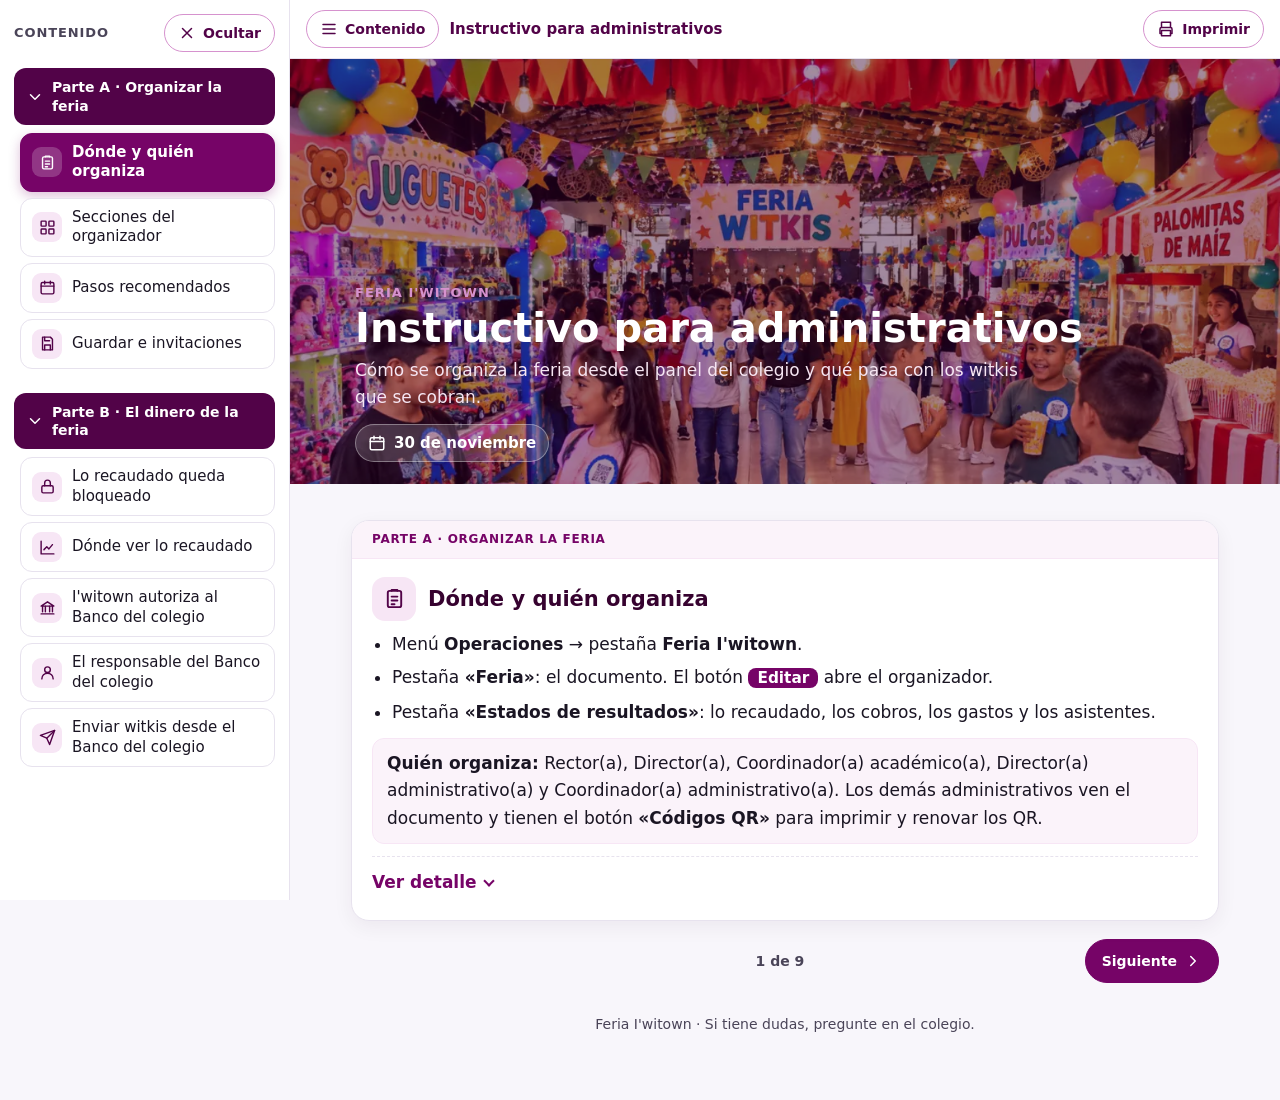
==== feria/administrativos-874q6n.html @ 3953896d "feat(feria): instructivos de la Feria I'witown por tipo de usuario - Cuatro paginas sueltas con link" ====
<!DOCTYPE html>
<html lang="es">
<head>
<meta charset="UTF-8">
<meta name="viewport" content="width=device-width, initial-scale=1">
<!-- Instructivo de la Feria I'witown para administrativos. Solo se entra con el link:
     no sale en el menú de la landing, ni en el sitemap, ni en buscadores, y no
     enlaza a los instructivos de los demás usuarios. -->
<meta name="robots" content="noindex, nofollow, noarchive">
<meta name="referrer" content="no-referrer">
<meta name="theme-color" content="#520348">
<title>Instructivo para administrativos · Feria I'witown</title>
<link rel="icon" href="/assets/img/favicon-32.png" sizes="32x32" type="image/png">
<link rel="apple-touch-icon" href="/assets/img/favicon-180.png" sizes="180x180">
<link rel="preload" as="image" href="/feria/img/dia-magico.webp">
<link rel="stylesheet" href="/feria/adultos.css?v=3">
<script>document.documentElement.classList.add("js");</script>
</head>
<body>
<script>/* La barra lateral abre como la dejaron, antes de dibujar (sin saltos). */try{if(matchMedia("(min-width:1024px)").matches&&localStorage.getItem("feria-instructivo-barra")!=="oculta")document.body.classList.add("fa-side-abierta")}catch(e){}</script>

<aside class="fa-side" id="fa-side" aria-label="Contenido">
  <div class="fa-side-cab">
    <h2>Contenido</h2>
    <button type="button" class="fa-boton" data-barra="cerrar" aria-controls="fa-side"><svg viewBox="0 0 24 24" fill="none" stroke="currentColor" stroke-width="2" stroke-linecap="round" stroke-linejoin="round" aria-hidden="true"><path d="M6 6l12 12M18 6 6 18"/></svg> Ocultar</button>
  </div>
  <nav><ul>
    <li class="fa-grupo"><button type="button" class="fa-grupo-btn" aria-expanded="true"><svg viewBox="0 0 24 24" fill="none" stroke="currentColor" stroke-width="2" stroke-linecap="round" stroke-linejoin="round" aria-hidden="true"><path d="m6 9 6 6 6-6"/></svg><span>Parte A · Organizar la feria</span></button><ul class="fa-grupo-lista"><li><a class="fa-nav-btn" href="#organizar"><span class="fa-nav-ico"><svg viewBox="0 0 24 24" fill="none" stroke="currentColor" stroke-width="2" stroke-linecap="round" stroke-linejoin="round" aria-hidden="true"><rect x="5" y="4" width="14" height="17" rx="2"/><path d="M9 4V3h6v1M9 10h6M9 14h6M9 18h3"/></svg></span><span>Dónde y quién organiza</span></a></li><li><a class="fa-nav-btn" href="#secciones"><span class="fa-nav-ico"><svg viewBox="0 0 24 24" fill="none" stroke="currentColor" stroke-width="2" stroke-linecap="round" stroke-linejoin="round" aria-hidden="true"><rect x="3" y="3" width="7" height="7" rx="1"/><rect x="14" y="3" width="7" height="7" rx="1"/><rect x="3" y="14" width="7" height="7" rx="1"/><rect x="14" y="14" width="7" height="7" rx="1"/></svg></span><span>Secciones del organizador</span></a></li><li><a class="fa-nav-btn" href="#pasos"><span class="fa-nav-ico"><svg viewBox="0 0 24 24" fill="none" stroke="currentColor" stroke-width="2" stroke-linecap="round" stroke-linejoin="round" aria-hidden="true"><rect x="3" y="5" width="18" height="16" rx="2"/><path d="M3 10h18M8 3v4M16 3v4"/></svg></span><span>Pasos recomendados</span></a></li><li><a class="fa-nav-btn" href="#guardar"><span class="fa-nav-ico"><svg viewBox="0 0 24 24" fill="none" stroke="currentColor" stroke-width="2" stroke-linecap="round" stroke-linejoin="round" aria-hidden="true"><path d="M5 3h11l3 3v15H5z"/><path d="M8 3v5h7M8 21v-7h8v7"/></svg></span><span>Guardar e invitaciones</span></a></li></ul></li><li class="fa-grupo"><button type="button" class="fa-grupo-btn" aria-expanded="true"><svg viewBox="0 0 24 24" fill="none" stroke="currentColor" stroke-width="2" stroke-linecap="round" stroke-linejoin="round" aria-hidden="true"><path d="m6 9 6 6 6-6"/></svg><span>Parte B · El dinero de la feria</span></button><ul class="fa-grupo-lista"><li><a class="fa-nav-btn" href="#recaudado"><span class="fa-nav-ico"><svg viewBox="0 0 24 24" fill="none" stroke="currentColor" stroke-width="2" stroke-linecap="round" stroke-linejoin="round" aria-hidden="true"><rect x="4" y="11" width="16" height="10" rx="2"/><path d="M8 11V7a4 4 0 0 1 8 0v4"/></svg></span><span>Lo recaudado queda bloqueado</span></a></li><li><a class="fa-nav-btn" href="#resultados"><span class="fa-nav-ico"><svg viewBox="0 0 24 24" fill="none" stroke="currentColor" stroke-width="2" stroke-linecap="round" stroke-linejoin="round" aria-hidden="true"><path d="M3 3v18h18"/><path d="M7 15l4-4 3 3 5-6"/></svg></span><span>Dónde ver lo recaudado</span></a></li><li><a class="fa-nav-btn" href="#autorizar"><span class="fa-nav-ico"><svg viewBox="0 0 24 24" fill="none" stroke="currentColor" stroke-width="2" stroke-linecap="round" stroke-linejoin="round" aria-hidden="true"><path d="M3 10h18L12 4Z"/><path d="M5 10v8M9 10v8M15 10v8M19 10v8M3 21h18"/></svg></span><span>I'witown autoriza al Banco del colegio</span></a></li><li><a class="fa-nav-btn" href="#responsable"><span class="fa-nav-ico"><svg viewBox="0 0 24 24" fill="none" stroke="currentColor" stroke-width="2" stroke-linecap="round" stroke-linejoin="round" aria-hidden="true"><circle cx="12" cy="8" r="4"/><path d="M4 21a8 8 0 0 1 16 0"/></svg></span><span>El responsable del Banco del colegio</span></a></li><li><a class="fa-nav-btn" href="#enviar"><span class="fa-nav-ico"><svg viewBox="0 0 24 24" fill="none" stroke="currentColor" stroke-width="2" stroke-linecap="round" stroke-linejoin="round" aria-hidden="true"><path d="m22 2-7 20-4-9-9-4Z"/><path d="M22 2 11 13"/></svg></span><span>Enviar witkis desde el Banco del colegio</span></a></li></ul></li>
  </ul></nav>
</aside>
<div class="fa-velo" aria-hidden="true"></div>

<div class="fa-pagina">
  <div class="fa-barra">
    <button type="button" class="fa-boton" data-barra="alternar" aria-controls="fa-side" aria-expanded="false"><svg viewBox="0 0 24 24" fill="none" stroke="currentColor" stroke-width="2" stroke-linecap="round" stroke-linejoin="round" aria-hidden="true"><path d="M4 6h16M4 12h16M4 18h16"/></svg> Contenido</button>
    <span class="fa-barra-titulo">Instructivo para administrativos</span>
    <button type="button" class="fa-boton fa-imprimir"><svg viewBox="0 0 24 24" fill="none" stroke="currentColor" stroke-width="2" stroke-linecap="round" stroke-linejoin="round" aria-hidden="true"><path d="M6 9V3h12v6M6 18H4v-6a2 2 0 0 1 2-2h12a2 2 0 0 1 2 2v6h-2"/><rect x="6" y="14" width="12" height="7"/></svg> <span>Imprimir</span></button>
  </div>

  <header class="fa-portada">
    <img src="/feria/img/dia-magico.webp" width="1200" height="598" alt="La feria llena de puestos de juguetes, dulces y palomitas">
    <div class="fa-portada-txt">
      <p class="fa-eyebrow">Feria I'witown</p>
      <h1>Instructivo para administrativos</h1>
      <p class="lead">Cómo se organiza la feria desde el panel del colegio y qué pasa con los witkis que se cobran.</p>
      <span class="fa-fecha"><svg viewBox="0 0 24 24" fill="none" stroke="currentColor" stroke-width="2" stroke-linecap="round" stroke-linejoin="round" aria-hidden="true"><rect x="3" y="5" width="18" height="16" rx="2"/><path d="M3 10h18M8 3v4M16 3v4"/></svg> 30 de noviembre</span>
    </div>
  </header>

  <main class="fa-main"><h2 class="fa-parte">Parte A · Organizar la feria</h2><p class="fa-parte-txt">Desde el panel del colegio (admin).</p>
    <article class="fa-card fa-anim" id="organizar">
      <p class="fa-card-parte">Parte A · Organizar la feria</p>
      
      <div class="fa-cuerpo">
        
        <div class="fa-cab"><span class="fa-ico"><svg viewBox="0 0 24 24" fill="none" stroke="currentColor" stroke-width="2" stroke-linecap="round" stroke-linejoin="round" aria-hidden="true"><rect x="5" y="4" width="14" height="17" rx="2"/><path d="M9 4V3h6v1M9 10h6M9 14h6M9 18h3"/></svg></span><h2>Dónde y quién organiza</h2></div>
        <ul>
          <li>Menú <b>Operaciones</b> → pestaña <b>Feria I'witown</b>.</li>
          <li>Pestaña <b>«Feria»</b>: el documento. El botón <span class="fa-btn">Editar</span> abre el organizador.</li>
          <li>Pestaña <b>«Estados de resultados»</b>: lo recaudado, los cobros, los gastos y los asistentes.</li>
        </ul>
        <div class="fa-nota"><b>Quién organiza:</b> Rector(a), Director(a), Coordinador(a) académico(a), Director(a) administrativo(a) y Coordinador(a) administrativo(a). Los demás administrativos ven el documento y tienen el botón <b>«Códigos QR»</b> para imprimir y renovar los QR.</div>
          <details class="fa-det"><summary><span class="ver">Ver detalle</span><span class="ocultar">Ocultar detalle</span></summary>
          <p><b>Primera vez:</b> elija <span class="fa-btn claro">Cargar el plan de ejemplo</span> o <span class="fa-btn claro">Empezar un plan en blanco</span>.</p>
          <p><b>Las siguientes veces:</b> <span class="fa-btn claro">Seguir editando la planeación guardada</span> o <span class="fa-btn claro">Crear nueva planeación</span>.</p>
          <div class="fa-alerta">«Crear nueva planeación» <b>borra el plan y cancela todas las invitaciones</b>.</div>
          </details>
      </div>
    </article>
    <article class="fa-card fa-anim" id="secciones">
      <p class="fa-card-parte">Parte A · Organizar la feria</p>
      
      <div class="fa-cuerpo">
        
        <div class="fa-cab"><span class="fa-ico"><svg viewBox="0 0 24 24" fill="none" stroke="currentColor" stroke-width="2" stroke-linecap="round" stroke-linejoin="round" aria-hidden="true"><rect x="3" y="3" width="7" height="7" rx="1"/><rect x="14" y="3" width="7" height="7" rx="1"/><rect x="3" y="14" width="7" height="7" rx="1"/><rect x="14" y="14" width="7" height="7" rx="1"/></svg></span><h2>Secciones del organizador</h2></div>
        <p>Resumen, Actividades, Equipo y espacios, Sistema de cobro, Cronograma, Inventario, Presupuesto y donaciones, y Códigos QR.</p>
          <details class="fa-det"><summary><span class="ver">Ver detalle</span><span class="ocultar">Ocultar detalle</span></summary>
          <ul class="fa-lista">
            <li><span class="t">Resumen</span>Fecha de la feria, lugar, responsable operativo, coordinación y niños esperados. Pendientes críticos y resumen para Coordinación.</li>
            <li><span class="t">1. Actividades recreativas</span>Nombre, dinámica, materiales, <b>precio en witkis</b>, personas y estado (<b>Propuesta / Aprobada / Descartada</b>). Solo las <b>aprobadas</b> entran a la feria y se pueden cobrar.</li>
            <li><span class="t">2. Equipo y espacios</span><b>Espacios:</b> el tipo y las actividades de cada uno; en un <b>Punto de venta</b>, sus <b>productos</b> elegidos del inventario. <b>Personas:</b> tipo (Docente, Tutor, Administrativo), nombre, rol, espacio, actividad, responsabilidades y «Enviar invitación».</li>
            <li><span class="t">3. Sistema de cobro</span>Cómo se cobra (QR, moneda, dispositivos, quién escanea, flujo) y la prueba del pago.</li>
            <li><span class="t">4. Cronograma</span>Tareas de Montaje, Jornada y Cierre, con hora, espacio y responsable.</li>
            <li><span class="t">5. Inventario</span>Qué se necesita, qué hay, qué falta y qué se compra (las compras van al presupuesto). Lo que se vende lleva su <b>Precio venta (witkis)</b>.</li>
            <li><span class="t">6. Presupuesto y donaciones</span>Gastos y donaciones recibidas, con su valor en witkis.</li>
            <li><span class="t">7. Códigos QR</span>Lista de estudiantes: imprimir los QR (uno, varios o todos) y renovar el de quien lo perdió.</li>
          </ul>
          <p>En el celular, las tablas se ven como <b>tarjetas</b> que se abren al tocarlas.</p>
          </details>
      </div>
    </article>
    <article class="fa-card fa-anim" id="pasos">
      <p class="fa-card-parte">Parte A · Organizar la feria</p>
      
      <div class="fa-cuerpo">
        
        <div class="fa-cab"><span class="fa-ico"><svg viewBox="0 0 24 24" fill="none" stroke="currentColor" stroke-width="2" stroke-linecap="round" stroke-linejoin="round" aria-hidden="true"><rect x="3" y="5" width="18" height="16" rx="2"/><path d="M3 10h18M8 3v4M16 3v4"/></svg></span><h2>Pasos recomendados</h2></div>
        <ol class="fa-pasos">
          <li><b>Resumen:</b> ponga la <b>fecha de la feria</b>.</li>
          <li><b>Actividades:</b> créelas con su precio y márquelas como <b>Aprobada</b>.</li>
          <li><b>Inventario:</b> a lo que se vende, póngale su <b>Precio venta (witkis)</b>.</li>
          <li><b>Espacios:</b> asigne actividades y, a cada punto de venta, sus productos.</li>
          <li><b>Personas:</b> asigne rol, espacio y actividad; guarde y envíe las invitaciones.</li>
        </ol>
          <details class="fa-det"><summary><span class="ver">Ver detalle</span><span class="ocultar">Ocultar detalle</span></summary>
          <ul>
            <li>Sin fecha, los estudiantes no ven el botón para confirmar su asistencia.</li>
            <li>A cada punto de venta se le agregan los productos con <span class="fa-btn claro">+ Agregar producto</span>.</li>
            <li>Cada actividad y cada punto de venta que cobra necesita un <b>Encargado</b>.</li>
            <li>El <b>Encargado de una tienda solo atiende esa tienda</b>. Si se repite, aparece un aviso y el plan no se guarda.</li>
            <li>Luego complete el <b>cronograma</b> y el <b>presupuesto</b>.</li>
            <li><b>Códigos QR:</b> imprima los de los estudiantes que los necesiten. El navegador debe permitir ventanas emergentes.</li>
            <li><b>Antes de la feria:</b> revise los <b>asistentes confirmados</b> en el documento; allí puede quitar una confirmación.</li>
          </ul>
          </details>
      </div>
    </article>
    <article class="fa-card fa-anim" id="guardar">
      <p class="fa-card-parte">Parte A · Organizar la feria</p>
      
      <div class="fa-cuerpo">
        
        <div class="fa-cab"><span class="fa-ico"><svg viewBox="0 0 24 24" fill="none" stroke="currentColor" stroke-width="2" stroke-linecap="round" stroke-linejoin="round" aria-hidden="true"><path d="M5 3h11l3 3v15H5z"/><path d="M8 3v5h7M8 21v-7h8v7"/></svg></span><h2>Guardar e invitaciones</h2></div>
        <ul>
          <li>Los cambios se guardan <b>solo con «Guardar»</b>. Guardar en cualquier sección guarda todo el plan.</li>
          <li>La persona invitada recibe una notificación y debe aceptarla. En la tabla ve el estado: <b>Sin enviar / Enviada / Aceptada / Rechazada</b>.</li>
        </ul>
          <details class="fa-det"><summary><span class="ver">Ver detalle</span><span class="ocultar">Ocultar detalle</span></summary>
          <ul>
            <li>Si cambia de sección o sale con cambios sin guardar, se le pregunta antes. Si sale sin guardar, se pierden.</li>
            <li><b>Si borra la fila</b> o <b>cambia el rol o la actividad</b> de una persona invitada, su invitación se cancela y hay que <b>volver a enviarla</b>.</li>
            <li>Para cambiar a la persona de una fila con invitación, <b>elimine la fila</b> y cree una nueva.</li>
          </ul>
          </details>
      </div>
    </article><h2 class="fa-parte">Parte B · El dinero de la feria</h2><p class="fa-parte-txt">Qué pasa con los witkis que se cobran.</p>
    <article class="fa-card fa-anim" id="recaudado">
      <p class="fa-card-parte">Parte B · El dinero de la feria</p>
      
      <div class="fa-cuerpo">
        
        <div class="fa-cab"><span class="fa-ico"><svg viewBox="0 0 24 24" fill="none" stroke="currentColor" stroke-width="2" stroke-linecap="round" stroke-linejoin="round" aria-hidden="true"><rect x="4" y="11" width="16" height="10" rx="2"/><path d="M8 11V7a4 4 0 0 1 8 0v4"/></svg></span><h2>Lo recaudado queda bloqueado</h2></div>
        <ul>
          <li>Cada cobro se descuenta al estudiante y entra a la <b>cuenta de la Feria</b> del colegio.</li>
          <li>Queda <b>bloqueado</b> hasta que I'witown lo autorice.</li>
        </ul>
      </div>
    </article>
    <article class="fa-card fa-anim" id="resultados">
      <p class="fa-card-parte">Parte B · El dinero de la feria</p>
      
      <div class="fa-cuerpo">
        
        <div class="fa-cab"><span class="fa-ico"><svg viewBox="0 0 24 24" fill="none" stroke="currentColor" stroke-width="2" stroke-linecap="round" stroke-linejoin="round" aria-hidden="true"><path d="M3 3v18h18"/><path d="M7 15l4-4 3 3 5-6"/></svg></span><h2>Dónde ver lo recaudado</h2></div>
        <p><b>Operaciones</b> → <b>Feria I'witown</b> → <b>Estados de resultados</b>.</p>
          <details class="fa-det"><summary><span class="ver">Ver detalle</span><span class="ocultar">Ocultar detalle</span></summary>
          <ul>
            <li>Los witkis cobrados y los bloqueados.</li>
            <li>El número de cobros.</li>
            <li>Las actividades con más cobros.</li>
            <li>Lo cobrado por cada responsable.</li>
            <li>Los gastos y las donaciones.</li>
          </ul>
          </details>
      </div>
    </article>
    <article class="fa-card fa-anim" id="autorizar">
      <p class="fa-card-parte">Parte B · El dinero de la feria</p>
      
      <div class="fa-cuerpo">
        
        <div class="fa-cab"><span class="fa-ico"><svg viewBox="0 0 24 24" fill="none" stroke="currentColor" stroke-width="2" stroke-linecap="round" stroke-linejoin="round" aria-hidden="true"><path d="M3 10h18L12 4Z"/><path d="M5 10v8M9 10v8M15 10v8M19 10v8M3 21h18"/></svg></span><h2>I'witown autoriza al Banco del colegio</h2></div>
        <p>I'witown puede autorizar <b>todo o una parte</b> de lo bloqueado al <b>Banco del colegio</b>, la cuenta de witkis propia del colegio.</p>
        <div class="fa-alerta"><b>Una autorización no se puede deshacer.</b></div>
      </div>
    </article>
    <article class="fa-card fa-anim" id="responsable">
      <p class="fa-card-parte">Parte B · El dinero de la feria</p>
      
      <div class="fa-cuerpo">
        
        <div class="fa-cab"><span class="fa-ico"><svg viewBox="0 0 24 24" fill="none" stroke="currentColor" stroke-width="2" stroke-linecap="round" stroke-linejoin="round" aria-hidden="true"><circle cx="12" cy="8" r="4"/><path d="M4 21a8 8 0 0 1 16 0"/></svg></span><h2>El responsable del Banco del colegio</h2></div>
        <ul>
          <li>I'witown elige <b>una sola persona</b> responsable: un administrativo del colegio.</li>
          <li>Solo esa persona ve la pestaña <span class="fa-texto">Banco del colegio</span> en Operaciones. Su banco personal pasa a llamarse <span class="fa-texto">Mi banco</span>.</li>
        </ul>
      </div>
    </article>
    <article class="fa-card fa-anim" id="enviar">
      <p class="fa-card-parte">Parte B · El dinero de la feria</p>
      
      <div class="fa-cuerpo">
        
        <div class="fa-cab"><span class="fa-ico"><svg viewBox="0 0 24 24" fill="none" stroke="currentColor" stroke-width="2" stroke-linecap="round" stroke-linejoin="round" aria-hidden="true"><path d="m22 2-7 20-4-9-9-4Z"/><path d="M22 2 11 13"/></svg></span><h2>Enviar witkis desde el Banco del colegio</h2></div>
        <p>A <b>estudiantes, docentes, tutores y administrativos de ese colegio</b>, nunca a sí mismo.</p>
          <details class="fa-det"><summary><span class="ver">Ver detalle</span><span class="ocultar">Ocultar detalle</span></summary>
          <ul>
            <li>Solo cantidades enteras, hasta el saldo disponible.</li>
            <li>Con un mensaje de máximo 200 caracteres.</li>
            <li>Quien recibe ve el movimiento <span class="fa-texto">Recibiste del Banco del colegio</span> y una notificación.</li>
            <li>Todo queda en el historial: autorizaciones, envíos y cambios de responsable.</li>
          </ul>
          </details>
      </div>
    </article>
    <nav class="fa-pager" aria-label="Pasar de sección">
      <a class="fa-boton fa-ant" href="#"><svg viewBox="0 0 24 24" fill="none" stroke="currentColor" stroke-width="2" stroke-linecap="round" stroke-linejoin="round" aria-hidden="true"><path d="m15 18-6-6 6-6"/></svg> Anterior</a>
      <span class="fa-pos" aria-live="polite"></span>
      <a class="fa-boton fa-sig" href="#">Siguiente <svg viewBox="0 0 24 24" fill="none" stroke="currentColor" stroke-width="2" stroke-linecap="round" stroke-linejoin="round" aria-hidden="true"><path d="m9 18 6-6-6-6"/></svg></a>
    </nav>
    <p class="fa-pie">Feria I'witown · Si tiene dudas, pregunte en el colegio.</p>
  </main>
</div>

<script src="/feria/adultos.js?v=3"></script>
</body>
</html>
---- feria/adultos.css ----
/* ============================================================
   Feria I'witown — Instructivos para adultos (familias, docentes
   y administrativos). Mismo sentido que el de estudiantes (fotos,
   tarjetas, pasos), pero sobrio y con toda la información.

   Barra lateral de contenido:
   - computador: fija a la izquierda; se oculta y se vuelve a mostrar.
   - celular: el botón "Contenido" la abre desde el lado.
   ============================================================ */

:root {
  --morado-900: #36022F;
  --morado-700: #520348;
  --morado-600: #760467;
  --morado-300: #D692CE;
  --morado-100: #F7E6F5;
  --morado-050: #FBF3FA;
  --ambar-suave:#FFF4DC;
  --verde-suave:#E3F5EA;
  --tinta:      #1A1523;
  --tinta-suave:#4A4458;
  --gris-borde: #E7E2EE;
  --blanco:     #FFFFFF;
  --fondo:      #F8F6FB;
  --fuente: "Segoe UI", system-ui, -apple-system, "Helvetica Neue", Arial, sans-serif;
  --radio: 18px;
  --ancho-side: 290px;
}

*, *::before, *::after { box-sizing: border-box; }
html { -webkit-text-size-adjust: 100%; scroll-behavior: smooth; scroll-padding-top: 76px; }
body { margin: 0; background: var(--fondo); color: var(--tinta); font-family: var(--fuente); font-size: 17px; line-height: 1.6; }
img { display: block; max-width: 100%; height: auto; }
b, strong { font-weight: 700; }
button { font: inherit; }

/* ---------- Barra superior (botón Contenido + imprimir) ---------- */
.fa-barra {
  position: sticky; top: 0; z-index: 30; display: flex; align-items: center; gap: 10px;
  padding: 10px 16px; background: rgba(255,255,255,.94); backdrop-filter: blur(8px);
  border-bottom: 1px solid var(--gris-borde);
}
.fa-barra-titulo { font-weight: 700; color: var(--morado-700); font-size: 15px; white-space: nowrap; overflow: hidden; text-overflow: ellipsis; min-width: 0; flex: 1; }
.fa-boton {
  appearance: none; border: 1.5px solid var(--morado-300); background: var(--blanco); color: var(--morado-700);
  font-weight: 700; font-size: 14px; padding: 7px 13px; border-radius: 999px; cursor: pointer;
  display: inline-flex; align-items: center; gap: 7px; flex: none;
}
.fa-boton:hover { background: var(--morado-050); }
.fa-boton:focus-visible, .fa-det > summary:focus-visible { outline: 3px solid var(--morado-600); outline-offset: 2px; }
.fa-boton svg { width: 18px; height: 18px; }

/* ---------- Barra lateral ---------- */
.fa-side {
  position: fixed; z-index: 40; top: 0; bottom: 0; left: 0; width: min(86vw, var(--ancho-side));
  background: var(--blanco); border-right: 1px solid var(--gris-borde); overflow-y: auto;
  transform: translateX(-100%); visibility: hidden; transition: transform .25s ease, visibility 0s linear .25s; padding: 14px 14px 30px;
}
.fa-side-cab { display: flex; align-items: center; justify-content: space-between; gap: 8px; margin-bottom: 8px; }
.fa-side-cab h2 { margin: 0; font-size: 13px; letter-spacing: .07em; text-transform: uppercase; color: var(--tinta-suave); }
.fa-side ul { list-style: none; margin: 0; padding: 0; }

/* Partes: botón grande que se despliega y muestra sus botones */
.fa-grupo { margin: 8px 0; }
.fa-grupo-btn {
  appearance: none; width: 100%; display: flex; align-items: center; gap: 8px; text-align: left; cursor: pointer;
  border: 0; border-radius: 12px; padding: 10px 12px; background: var(--morado-700); color: var(--blanco);
  font-weight: 700; font-size: 14px; line-height: 1.3;
}
.fa-grupo-btn:hover { background: var(--morado-600); }
.fa-grupo-btn svg { width: 18px; height: 18px; flex: none; transition: transform .2s; }
.fa-grupo-btn[aria-expanded="false"] svg { transform: rotate(-90deg); }
.fa-grupo-btn:focus-visible { outline: 3px solid var(--morado-300); outline-offset: 2px; }
.fa-grupo-lista { padding: 8px 0 2px 6px !important; display: grid; gap: 6px; }
.fa-grupo-btn[aria-expanded="false"] + .fa-grupo-lista { display: none; }
.fa-side > nav > ul { display: grid; gap: 6px; }

/* Botones de cada sección */
.fa-nav-btn {
  display: flex; align-items: center; gap: 10px; padding: 9px 11px; border-radius: 12px; text-decoration: none;
  color: var(--tinta); font-size: 15px; line-height: 1.3; background: var(--blanco); border: 1.5px solid var(--gris-borde);
  transition: background .15s, border-color .15s, transform .15s;
}
.fa-nav-btn:hover { border-color: var(--morado-300); background: var(--morado-050); transform: translateX(2px); }
.fa-nav-ico { flex: none; width: 30px; height: 30px; border-radius: 9px; display: grid; place-items: center; background: var(--morado-100); color: var(--morado-700); }
.fa-nav-ico svg { width: 17px; height: 17px; }
.fa-nav-btn.activo { background: var(--morado-600); border-color: var(--morado-600); color: var(--blanco); font-weight: 700; box-shadow: 0 4px 12px rgba(118,4,103,.25); }
.fa-nav-btn.activo .fa-nav-ico { background: rgba(255,255,255,.2); color: var(--blanco); }
.fa-nav-btn:focus-visible { outline: 3px solid var(--morado-600); outline-offset: 2px; }
.fa-velo { position: fixed; inset: 0; z-index: 35; background: rgba(26,21,35,.42); opacity: 0; pointer-events: none; transition: opacity .25s; }

/* Abierta en celular: encima del contenido, con velo */
body.fa-side-abierta .fa-side { transform: none; visibility: visible; transition: transform .25s ease; box-shadow: 0 0 40px rgba(0,0,0,.18); }
body.fa-side-abierta .fa-velo { opacity: 1; pointer-events: auto; }

/* Computador: la barra empuja el contenido en vez de taparlo */
@media (min-width: 1024px) {
  .fa-velo { display: none; }
  body.fa-side-abierta .fa-side { box-shadow: none; }
  body.fa-side-abierta .fa-pagina { margin-left: var(--ancho-side); }
  .fa-pagina { transition: margin-left .25s ease; }
}

/* ---------- Portada ---------- */
.fa-portada { position: relative; color: var(--blanco); overflow: hidden; background: var(--morado-900); }
.fa-portada img { width: 100%; aspect-ratio: 21 / 9; object-fit: cover; opacity: .55; }
.fa-portada-txt { position: absolute; inset: auto 0 0 0; padding: 0 20px 22px; max-width: 900px; margin: 0 auto; }
.fa-eyebrow { margin: 0; font-size: 13px; letter-spacing: .08em; text-transform: uppercase; color: var(--morado-300); font-weight: 700; }
.fa-portada h1 { margin: 2px 0 6px; font-size: clamp(26px, 5.4vw, 40px); line-height: 1.15; }
.fa-portada p.lead { margin: 0; max-width: 62ch; color: #F6E6F3; }
.fa-fecha {
  display: inline-flex; align-items: center; gap: 8px; margin-top: 12px; padding: 6px 12px; border-radius: 999px;
  background: rgba(255,255,255,.16); border: 1px solid rgba(255,255,255,.35); font-weight: 700; font-size: 15px;
}
.fa-fecha svg { width: 18px; height: 18px; }
@media (max-width: 640px) {
  .fa-portada img { aspect-ratio: 4 / 3; }
}

/* ---------- Contenido ---------- */
.fa-main { max-width: 900px; margin: 0 auto; padding: 18px 16px 50px; }
.fa-parte { margin: 34px 0 4px; font-size: 24px; color: var(--morado-700); }
.fa-parte:first-child { margin-top: 10px; }
.fa-parte + p { margin: 0 0 6px; color: var(--tinta-suave); }

.fa-card {
  display: grid; background: var(--blanco); border: 1px solid var(--gris-borde); border-radius: var(--radio);
  overflow: hidden; margin: 18px 0; box-shadow: 0 6px 20px rgba(54,2,47,.06);
}
@media (min-width: 760px) {
  .fa-card.con-foto { grid-template-columns: 42% 1fr; }
  .fa-card.con-foto .fa-media img { height: 100%; aspect-ratio: auto; min-height: 240px; }
}
.fa-media img { width: 100%; aspect-ratio: 2 / 1; object-fit: cover; }
.fa-cuerpo { padding: 18px 20px 20px; min-width: 0; }
.fa-cab { display: flex; align-items: center; gap: 12px; margin-bottom: 4px; }
.fa-ico {
  flex: none; width: 44px; height: 44px; border-radius: 13px; display: grid; place-items: center;
  background: var(--morado-100); color: var(--morado-700);
}
.fa-ico svg { width: 23px; height: 23px; }
.fa-card h2 { margin: 0; font-size: 21px; line-height: 1.25; color: var(--morado-900); }
.fa-tag { display: inline-block; margin-bottom: 6px; font-size: 12px; font-weight: 700; letter-spacing: .05em; text-transform: uppercase; color: var(--morado-600); background: var(--morado-050); border: 1px solid var(--morado-100); padding: 2px 9px; border-radius: 999px; }
.fa-cuerpo p { margin: 10px 0; }
.fa-cuerpo ul { margin: 10px 0; padding-left: 20px; }
.fa-cuerpo li { margin: 6px 0; }
.fa-cuerpo h3 { margin: 16px 0 4px; font-size: 16px; color: var(--morado-700); }

/* Pasos numerados */
.fa-pasos { list-style: none; counter-reset: paso; padding: 0 !important; margin: 12px 0; }
.fa-pasos > li { counter-increment: paso; position: relative; padding-left: 40px; margin: 12px 0; min-height: 28px; }
.fa-pasos > li::before {
  content: counter(paso); position: absolute; left: 0; top: 0; width: 28px; height: 28px; border-radius: 50%;
  background: var(--morado-600); color: var(--blanco); font-weight: 700; font-size: 14px; display: grid; place-items: center;
}

/* Botones dibujados como en las apps */
.fa-btn { display: inline; padding: 1px 9px; border-radius: 8px; background: var(--morado-600); color: var(--blanco); font-weight: 700; font-size: .9em; -webkit-box-decoration-break: clone; box-decoration-break: clone; line-height: 1.9; }
.fa-btn.claro { background: var(--blanco); color: var(--morado-700); border: 1.5px solid var(--morado-300); }
.fa-texto { font-weight: 700; color: var(--morado-700); }

/* Avisos */
.fa-nota, .fa-alerta { border-radius: 12px; padding: 11px 14px; margin: 12px 0; }
.fa-nota { background: var(--morado-050); border: 1px solid var(--morado-100); }
.fa-alerta { background: var(--ambar-suave); border: 1px solid #F2DDAA; color: #3D2A00; }
.fa-alerta b { color: inherit; }

/* Ver detalle */
.fa-det { margin-top: 12px; border-top: 1px dashed var(--gris-borde); padding-top: 8px; }
.fa-det > summary {
  list-style: none; cursor: pointer; display: inline-flex; align-items: center; gap: 8px; font-weight: 700; color: var(--morado-600);
  padding: 4px 0; border-radius: 6px;
}
.fa-det > summary::-webkit-details-marker { display: none; }
.fa-det > summary::after { content: ""; width: 8px; height: 8px; border-right: 2px solid currentColor; border-bottom: 2px solid currentColor; transform: rotate(45deg); margin-top: -3px; transition: transform .2s; }
.fa-det[open] > summary::after { transform: rotate(-135deg); margin-top: 3px; }
.fa-det .ocultar { display: none; }
.fa-det[open] .ver { display: none; }
.fa-det[open] .ocultar { display: inline; }

/* Lista de definiciones (mensajes, secciones) */
.fa-lista { list-style: none; padding: 0 !important; margin: 8px 0; }
.fa-lista li { padding: 9px 0; border-bottom: 1px dashed var(--gris-borde); margin: 0; }
.fa-lista li:last-child { border-bottom: 0; }
.fa-lista .t { display: block; font-weight: 700; color: var(--morado-900); }

/* Ejemplo de pantalla (productos) */
.fa-pantalla { border: 1px solid var(--gris-borde); border-radius: 12px; overflow: hidden; margin: 12px 0; max-width: 340px; font-size: 15px; }
.fa-pantalla .cab { background: var(--morado-050); padding: 8px 12px; font-weight: 700; }
.fa-pantalla .fila { display: flex; justify-content: space-between; align-items: center; gap: 8px; padding: 8px 12px; border-top: 1px solid var(--gris-borde); }
.fa-pantalla .cant { display: inline-flex; align-items: center; gap: 8px; font-weight: 700; }
.fa-pantalla .cant span { width: 24px; height: 24px; border: 1px solid var(--gris-borde); border-radius: 7px; display: grid; place-items: center; }
.fa-pantalla .tot { text-align: right; font-weight: 700; border-top: 1px solid var(--gris-borde); padding: 8px 12px; }

.fa-pie { text-align: center; color: var(--tinta-suave); font-size: 14px; margin-top: 30px; }

/* ---------- Una sección a la vez (lo activa adultos.js) ---------- */
.fa-card-parte { display: none; }
.fa-pager { display: none; }
body.fa-una .fa-card { display: none; }
body.fa-una .fa-card.actual { display: grid; }
body.fa-una .fa-parte, body.fa-una .fa-parte-txt { display: none; }
body.fa-una .fa-card-parte {
  display: block; grid-column: 1 / -1; margin: 0; padding: 9px 20px; font-size: 12px; font-weight: 700;
  letter-spacing: .06em; text-transform: uppercase; color: var(--morado-600); background: var(--morado-050);
  border-bottom: 1px solid var(--morado-100);
}
body.fa-una:not(.fa-en-inicio) .fa-portada { display: none; }
body.fa-una .fa-pager { display: flex; align-items: center; justify-content: space-between; gap: 10px; margin-top: 16px; }
.fa-pager .fa-boton { text-decoration: none; padding: 10px 16px; }
.fa-pager .fa-boton[aria-disabled="true"] { visibility: hidden; }
.fa-pager .fa-sig { background: var(--morado-600); border-color: var(--morado-600); color: var(--blanco); }
.fa-pager .fa-sig:hover { background: var(--morado-700); }
.fa-pos { font-size: 14px; color: var(--tinta-suave); font-weight: 600; }

/* ---------- Animación suave ---------- */
@media (prefers-reduced-motion: no-preference) {
  .js .fa-anim { opacity: 0; transform: translateY(18px); transition: opacity .5s ease, transform .5s ease; }
  .js .fa-anim.visible { opacity: 1; transform: none; }
  body.fa-una .fa-card.actual { animation: fa-entra .35s ease both; }
}
@keyframes fa-entra { from { opacity: 0; transform: translateX(16px); } to { opacity: 1; transform: none; } }
@media (prefers-reduced-motion: reduce) {
  html { scroll-behavior: auto; }
  .fa-side, .fa-velo, .fa-pagina { transition: none; }
}

/* ---------- Impresión / PDF ---------- */
@media print {
  body { background: #fff; font-size: 12pt; }
  .fa-barra, .fa-side, .fa-velo, .fa-pager, .fa-card-parte { display: none !important; }
  body.fa-una .fa-card { display: block !important; animation: none !important; }
  body.fa-una .fa-parte, body.fa-una .fa-parte-txt, body.fa-una .fa-portada { display: block !important; }
  .fa-pagina { margin: 0 !important; }
  .fa-portada { background: none; color: var(--tinta); }
  .fa-portada img { display: none; }
  .fa-portada-txt { position: static; padding: 0 0 10px; border-bottom: 2px solid var(--morado-700); }
  .fa-portada p.lead { color: var(--tinta-suave); }
  .fa-fecha { border-color: var(--morado-300); }
  .fa-anim { opacity: 1 !important; transform: none !important; }
  .fa-card { break-inside: avoid-page; box-shadow: none; display: block; }
  .fa-media { display: none; }
  .fa-det > summary { display: none; }
}
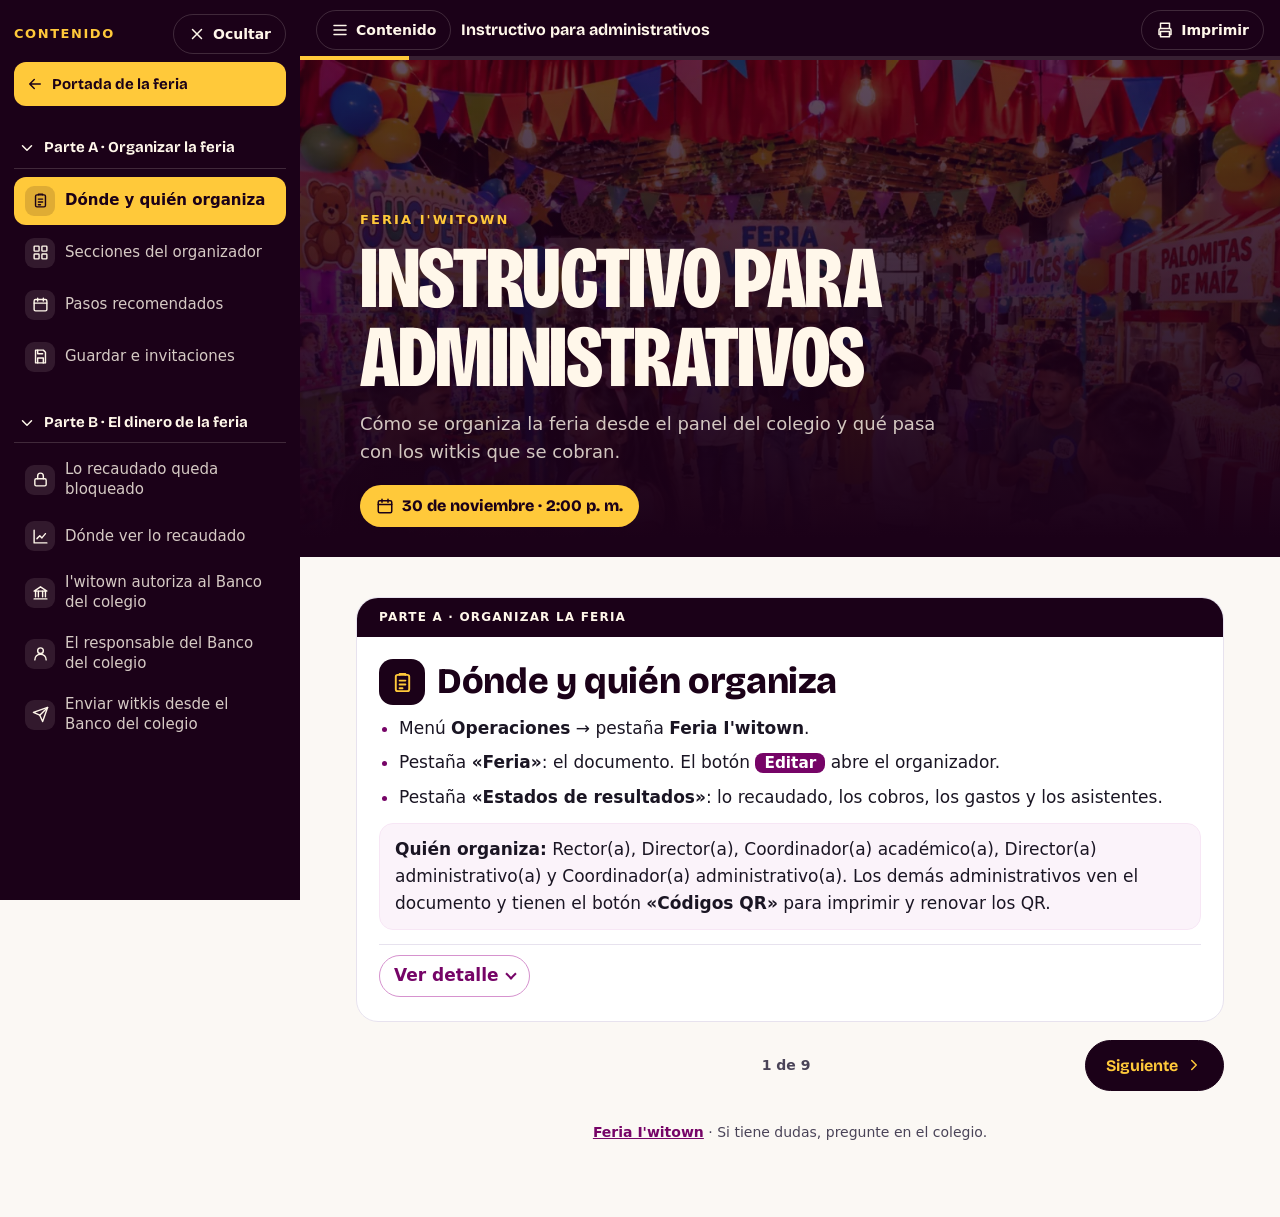
==== commit 782cf0bf: "feat(feria): portada /feria y nuevo diseño de los instructivos - /feria deja de mandar al inicio y p" ====
--- a/feria/administrativos-874q6n.html
+++ b/feria/administrativos-874q6n.html
@@ -3,17 +3,18 @@
 <head>
 <meta charset="UTF-8">
 <meta name="viewport" content="width=device-width, initial-scale=1">
-<!-- Instructivo de la Feria I'witown para administrativos. Solo se entra con el link:
-     no sale en el menú de la landing, ni en el sitemap, ni en buscadores, y no
-     enlaza a los instructivos de los demás usuarios. -->
+<!-- Instructivo de la Feria I'witown para administrativos. Solo se entra con el link,
+     que ya se compartió y NO se cambia: la portada (/feria) no lo enlaza a
+     propósito. No sale en el menú de la landing, ni en el sitemap, ni en buscadores. -->
 <meta name="robots" content="noindex, nofollow, noarchive">
 <meta name="referrer" content="no-referrer">
-<meta name="theme-color" content="#520348">
+<meta name="theme-color" content="#1B0118">
 <title>Instructivo para administrativos · Feria I'witown</title>
 <link rel="icon" href="/assets/img/favicon-32.png" sizes="32x32" type="image/png">
 <link rel="apple-touch-icon" href="/assets/img/favicon-180.png" sizes="180x180">
 <link rel="preload" as="image" href="/feria/img/dia-magico.webp">
-<link rel="stylesheet" href="/feria/adultos.css?v=3">
+<link rel="preload" as="font" type="font/woff2" href="/feria/fuentes/bricolage-grotesque.woff2" crossorigin>
+<link rel="stylesheet" href="/feria/adultos.css?v=4">
 <script>document.documentElement.classList.add("js");</script>
 </head>
 <body>
@@ -24,6 +25,7 @@
     <h2>Contenido</h2>
     <button type="button" class="fa-boton" data-barra="cerrar" aria-controls="fa-side"><svg viewBox="0 0 24 24" fill="none" stroke="currentColor" stroke-width="2" stroke-linecap="round" stroke-linejoin="round" aria-hidden="true"><path d="M6 6l12 12M18 6 6 18"/></svg> Ocultar</button>
   </div>
+  <a class="fa-volver" href="/feria"><svg viewBox="0 0 24 24" fill="none" stroke="currentColor" stroke-width="2" stroke-linecap="round" stroke-linejoin="round" aria-hidden="true"><path d="M19 12H5M11 6l-6 6 6 6"/></svg> Portada de la feria</a>
   <nav><ul>
     <li class="fa-grupo"><button type="button" class="fa-grupo-btn" aria-expanded="true"><svg viewBox="0 0 24 24" fill="none" stroke="currentColor" stroke-width="2" stroke-linecap="round" stroke-linejoin="round" aria-hidden="true"><path d="m6 9 6 6 6-6"/></svg><span>Parte A · Organizar la feria</span></button><ul class="fa-grupo-lista"><li><a class="fa-nav-btn" href="#organizar"><span class="fa-nav-ico"><svg viewBox="0 0 24 24" fill="none" stroke="currentColor" stroke-width="2" stroke-linecap="round" stroke-linejoin="round" aria-hidden="true"><rect x="5" y="4" width="14" height="17" rx="2"/><path d="M9 4V3h6v1M9 10h6M9 14h6M9 18h3"/></svg></span><span>Dónde y quién organiza</span></a></li><li><a class="fa-nav-btn" href="#secciones"><span class="fa-nav-ico"><svg viewBox="0 0 24 24" fill="none" stroke="currentColor" stroke-width="2" stroke-linecap="round" stroke-linejoin="round" aria-hidden="true"><rect x="3" y="3" width="7" height="7" rx="1"/><rect x="14" y="3" width="7" height="7" rx="1"/><rect x="3" y="14" width="7" height="7" rx="1"/><rect x="14" y="14" width="7" height="7" rx="1"/></svg></span><span>Secciones del organizador</span></a></li><li><a class="fa-nav-btn" href="#pasos"><span class="fa-nav-ico"><svg viewBox="0 0 24 24" fill="none" stroke="currentColor" stroke-width="2" stroke-linecap="round" stroke-linejoin="round" aria-hidden="true"><rect x="3" y="5" width="18" height="16" rx="2"/><path d="M3 10h18M8 3v4M16 3v4"/></svg></span><span>Pasos recomendados</span></a></li><li><a class="fa-nav-btn" href="#guardar"><span class="fa-nav-ico"><svg viewBox="0 0 24 24" fill="none" stroke="currentColor" stroke-width="2" stroke-linecap="round" stroke-linejoin="round" aria-hidden="true"><path d="M5 3h11l3 3v15H5z"/><path d="M8 3v5h7M8 21v-7h8v7"/></svg></span><span>Guardar e invitaciones</span></a></li></ul></li><li class="fa-grupo"><button type="button" class="fa-grupo-btn" aria-expanded="true"><svg viewBox="0 0 24 24" fill="none" stroke="currentColor" stroke-width="2" stroke-linecap="round" stroke-linejoin="round" aria-hidden="true"><path d="m6 9 6 6 6-6"/></svg><span>Parte B · El dinero de la feria</span></button><ul class="fa-grupo-lista"><li><a class="fa-nav-btn" href="#recaudado"><span class="fa-nav-ico"><svg viewBox="0 0 24 24" fill="none" stroke="currentColor" stroke-width="2" stroke-linecap="round" stroke-linejoin="round" aria-hidden="true"><rect x="4" y="11" width="16" height="10" rx="2"/><path d="M8 11V7a4 4 0 0 1 8 0v4"/></svg></span><span>Lo recaudado queda bloqueado</span></a></li><li><a class="fa-nav-btn" href="#resultados"><span class="fa-nav-ico"><svg viewBox="0 0 24 24" fill="none" stroke="currentColor" stroke-width="2" stroke-linecap="round" stroke-linejoin="round" aria-hidden="true"><path d="M3 3v18h18"/><path d="M7 15l4-4 3 3 5-6"/></svg></span><span>Dónde ver lo recaudado</span></a></li><li><a class="fa-nav-btn" href="#autorizar"><span class="fa-nav-ico"><svg viewBox="0 0 24 24" fill="none" stroke="currentColor" stroke-width="2" stroke-linecap="round" stroke-linejoin="round" aria-hidden="true"><path d="M3 10h18L12 4Z"/><path d="M5 10v8M9 10v8M15 10v8M19 10v8M3 21h18"/></svg></span><span>I'witown autoriza al Banco del colegio</span></a></li><li><a class="fa-nav-btn" href="#responsable"><span class="fa-nav-ico"><svg viewBox="0 0 24 24" fill="none" stroke="currentColor" stroke-width="2" stroke-linecap="round" stroke-linejoin="round" aria-hidden="true"><circle cx="12" cy="8" r="4"/><path d="M4 21a8 8 0 0 1 16 0"/></svg></span><span>El responsable del Banco del colegio</span></a></li><li><a class="fa-nav-btn" href="#enviar"><span class="fa-nav-ico"><svg viewBox="0 0 24 24" fill="none" stroke="currentColor" stroke-width="2" stroke-linecap="round" stroke-linejoin="round" aria-hidden="true"><path d="m22 2-7 20-4-9-9-4Z"/><path d="M22 2 11 13"/></svg></span><span>Enviar witkis desde el Banco del colegio</span></a></li></ul></li>
   </ul></nav>
@@ -35,15 +37,16 @@
     <button type="button" class="fa-boton" data-barra="alternar" aria-controls="fa-side" aria-expanded="false"><svg viewBox="0 0 24 24" fill="none" stroke="currentColor" stroke-width="2" stroke-linecap="round" stroke-linejoin="round" aria-hidden="true"><path d="M4 6h16M4 12h16M4 18h16"/></svg> Contenido</button>
     <span class="fa-barra-titulo">Instructivo para administrativos</span>
     <button type="button" class="fa-boton fa-imprimir"><svg viewBox="0 0 24 24" fill="none" stroke="currentColor" stroke-width="2" stroke-linecap="round" stroke-linejoin="round" aria-hidden="true"><path d="M6 9V3h12v6M6 18H4v-6a2 2 0 0 1 2-2h12a2 2 0 0 1 2 2v6h-2"/><rect x="6" y="14" width="12" height="7"/></svg> <span>Imprimir</span></button>
+    <span class="fa-avance" aria-hidden="true"><span></span></span>
   </div>
 
   <header class="fa-portada">
     <img src="/feria/img/dia-magico.webp" width="1200" height="598" alt="La feria llena de puestos de juguetes, dulces y palomitas">
     <div class="fa-portada-txt">
-      <p class="fa-eyebrow">Feria I'witown</p>
+      <p class="fa-eyebrow"><a href="/feria">Feria I'witown</a></p>
       <h1>Instructivo para administrativos</h1>
       <p class="lead">Cómo se organiza la feria desde el panel del colegio y qué pasa con los witkis que se cobran.</p>
-      <span class="fa-fecha"><svg viewBox="0 0 24 24" fill="none" stroke="currentColor" stroke-width="2" stroke-linecap="round" stroke-linejoin="round" aria-hidden="true"><rect x="3" y="5" width="18" height="16" rx="2"/><path d="M3 10h18M8 3v4M16 3v4"/></svg> 30 de noviembre</span>
+      <span class="fa-fecha"><svg viewBox="0 0 24 24" fill="none" stroke="currentColor" stroke-width="2" stroke-linecap="round" stroke-linejoin="round" aria-hidden="true"><rect x="3" y="5" width="18" height="16" rx="2"/><path d="M3 10h18M8 3v4M16 3v4"/></svg> 30 de noviembre · 2:00 p. m.</span>
     </div>
   </header>
 
@@ -208,10 +211,10 @@
       <span class="fa-pos" aria-live="polite"></span>
       <a class="fa-boton fa-sig" href="#">Siguiente <svg viewBox="0 0 24 24" fill="none" stroke="currentColor" stroke-width="2" stroke-linecap="round" stroke-linejoin="round" aria-hidden="true"><path d="m9 18 6-6-6-6"/></svg></a>
     </nav>
-    <p class="fa-pie">Feria I'witown · Si tiene dudas, pregunte en el colegio.</p>
+    <p class="fa-pie"><a href="/feria">Feria I'witown</a> · Si tiene dudas, pregunte en el colegio.</p>
   </main>
 </div>
 
-<script src="/feria/adultos.js?v=3"></script>
+<script src="/feria/adultos.js?v=4"></script>
 </body>
 </html>
--- a/feria/adultos.css
+++ b/feria/adultos.css
@@ -1,30 +1,52 @@
-/* ============================================================
-   Feria I'witown — Instructivos para adultos (familias, docentes
-   y administrativos). Mismo sentido que el de estudiantes (fotos,
-   tarjetas, pasos), pero sobrio y con toda la información.
-
-   Barra lateral de contenido:
-   - computador: fija a la izquierda; se oculta y se vuelve a mostrar.
-   - celular: el botón "Contenido" la abre desde el lado.
-   ============================================================ */
+/* ┌──────────────────────────────────────────────────────────────────────┐
+   │ Feria I'witown — Instructivos para adultos (familias, docentes y     │
+   │ administrativos). Mismo diseño de la portada (/feria): fondo oscuro  │
+   │ en la cabecera, una sola letra para los títulos y un solo acento.    │
+   │ El contenido no se recorta: lo largo va en "Ver detalle".            │
+   │                                                                      │
+   │ Lo que se cambia está aquí:                                          │
+   │  · Colores ............. :root (los mismos de portada.css y          │
+   │                          ninos.css: si cambia uno, cambian los tres) │
+   │  · Ancho de la barra ... --ancho-side                                │
+   │                                                                      │
+   │ Barra lateral de contenido:                                          │
+   │  · computador: fija a la izquierda; se oculta y se vuelve a mostrar. │
+   │  · celular: el botón "Contenido" la abre desde el lado.              │
+   └──────────────────────────────────────────────────────────────────────┘ */
+
+/* La letra de los títulos se sirve desde el propio sitio (feria/fuentes/), no
+   desde Google Fonts: así no depende de otro dominio ni se cae en redes de
+   colegio que lo bloquean. Es Bricolage Grotesque (licencia OFL), solo latín. */
+@font-face {
+  font-family: "Bricolage Grotesque";
+  src: url("/feria/fuentes/bricolage-grotesque.woff2") format("woff2");
+  font-weight: 400 800;
+  font-stretch: 75% 100%;
+  font-style: normal;
+  font-display: swap;
+}
 
 :root {
+  --noche:      #1B0118;   /* fondo de la feria */
   --morado-900: #36022F;
   --morado-700: #520348;
   --morado-600: #760467;
   --morado-300: #D692CE;
   --morado-100: #F7E6F5;
   --morado-050: #FBF3FA;
+  --acento:     #FFC93A;   /* el único color de acento */
+  --crema:      #FFF7EA;
   --ambar-suave:#FFF4DC;
-  --verde-suave:#E3F5EA;
   --tinta:      #1A1523;
   --tinta-suave:#4A4458;
   --gris-borde: #E7E2EE;
   --blanco:     #FFFFFF;
-  --fondo:      #F8F6FB;
+  --fondo:      #FBF8F4;
+  --linea-oscura: rgba(255, 247, 234, .16);
+  --titulos: "Bricolage Grotesque", "Arial Narrow", "Segoe UI", system-ui, -apple-system, "Helvetica Neue", Arial, sans-serif;
   --fuente: "Segoe UI", system-ui, -apple-system, "Helvetica Neue", Arial, sans-serif;
-  --radio: 18px;
-  --ancho-side: 290px;
+  --radio: 22px;
+  --ancho-side: 300px;
 }
 
 *, *::before, *::after { box-sizing: border-box; }
@@ -34,63 +56,77 @@
 b, strong { font-weight: 700; }
 button { font: inherit; }
 
-/* ---------- Barra superior (botón Contenido + imprimir) ---------- */
+/* ---------- Barra superior (botón Contenido + imprimir + avance) ---------- */
 .fa-barra {
   position: sticky; top: 0; z-index: 30; display: flex; align-items: center; gap: 10px;
-  padding: 10px 16px; background: rgba(255,255,255,.94); backdrop-filter: blur(8px);
-  border-bottom: 1px solid var(--gris-borde);
-}
-.fa-barra-titulo { font-weight: 700; color: var(--morado-700); font-size: 15px; white-space: nowrap; overflow: hidden; text-overflow: ellipsis; min-width: 0; flex: 1; }
+  padding: 10px 16px; background: var(--noche); color: var(--crema);
+}
+.fa-barra-titulo { font-family: var(--titulos); font-weight: 700; font-size: 16px; white-space: nowrap; overflow: hidden; text-overflow: ellipsis; min-width: 0; flex: 1; }
 .fa-boton {
   appearance: none; border: 1.5px solid var(--morado-300); background: var(--blanco); color: var(--morado-700);
-  font-weight: 700; font-size: 14px; padding: 7px 13px; border-radius: 999px; cursor: pointer;
-  display: inline-flex; align-items: center; gap: 7px; flex: none;
+  font-weight: 700; font-size: 14px; padding: 8px 14px; border-radius: 999px; cursor: pointer;
+  display: inline-flex; align-items: center; gap: 7px; flex: none; transition: background .15s, transform .15s;
 }
 .fa-boton:hover { background: var(--morado-050); }
+.fa-boton:active { transform: scale(.96); }
 .fa-boton:focus-visible, .fa-det > summary:focus-visible { outline: 3px solid var(--morado-600); outline-offset: 2px; }
 .fa-boton svg { width: 18px; height: 18px; }
+/* Sobre fondo oscuro (barra superior y barra lateral) los botones van en claro. */
+.fa-barra .fa-boton, .fa-side .fa-boton { background: transparent; color: var(--crema); border-color: var(--linea-oscura); }
+.fa-barra .fa-boton:hover, .fa-side .fa-boton:hover { background: rgba(255, 247, 234, .1); }
+.fa-barra .fa-boton:focus-visible, .fa-side .fa-boton:focus-visible, .fa-volver:focus-visible { outline-color: var(--acento); }
+/* Avance: cuánto del instructivo se ha recorrido (lo mueve adultos.js). */
+.fa-avance { position: absolute; left: 0; right: 0; bottom: 0; height: 4px; background: rgba(255, 247, 234, .12); }
+.fa-avance span { display: block; height: 100%; width: 0; background: var(--acento); transition: width .35s ease; }
 
 /* ---------- Barra lateral ---------- */
 .fa-side {
   position: fixed; z-index: 40; top: 0; bottom: 0; left: 0; width: min(86vw, var(--ancho-side));
-  background: var(--blanco); border-right: 1px solid var(--gris-borde); overflow-y: auto;
+  background: var(--noche); color: var(--crema); overflow-y: auto;
   transform: translateX(-100%); visibility: hidden; transition: transform .25s ease, visibility 0s linear .25s; padding: 14px 14px 30px;
 }
 .fa-side-cab { display: flex; align-items: center; justify-content: space-between; gap: 8px; margin-bottom: 8px; }
-.fa-side-cab h2 { margin: 0; font-size: 13px; letter-spacing: .07em; text-transform: uppercase; color: var(--tinta-suave); }
+.fa-side-cab h2 { margin: 0; font-size: 13px; letter-spacing: .12em; text-transform: uppercase; color: var(--acento); }
 .fa-side ul { list-style: none; margin: 0; padding: 0; }
-
-/* Partes: botón grande que se despliega y muestra sus botones */
+/* Volver a la portada de la feria */
+.fa-volver {
+  display: flex; align-items: center; gap: 8px; margin: 4px 0 14px; padding: 10px 12px; border-radius: 12px; text-decoration: none;
+  font-family: var(--titulos); font-weight: 700; font-size: 15px; color: var(--noche); background: var(--acento);
+}
+.fa-volver svg { width: 18px; height: 18px; flex: none; transition: transform .2s; }
+.fa-volver:hover svg { transform: translateX(-3px); }
+
+/* Partes: botón que se despliega y muestra sus botones */
 .fa-grupo { margin: 8px 0; }
 .fa-grupo-btn {
   appearance: none; width: 100%; display: flex; align-items: center; gap: 8px; text-align: left; cursor: pointer;
-  border: 0; border-radius: 12px; padding: 10px 12px; background: var(--morado-700); color: var(--blanco);
-  font-weight: 700; font-size: 14px; line-height: 1.3;
-}
-.fa-grupo-btn:hover { background: var(--morado-600); }
+  border: 0; border-bottom: 1px solid var(--linea-oscura); padding: 10px 4px; background: transparent; color: var(--crema);
+  font-family: var(--titulos); font-weight: 700; font-size: 15px; line-height: 1.3;
+}
+.fa-grupo-btn:hover { color: var(--acento); }
 .fa-grupo-btn svg { width: 18px; height: 18px; flex: none; transition: transform .2s; }
 .fa-grupo-btn[aria-expanded="false"] svg { transform: rotate(-90deg); }
-.fa-grupo-btn:focus-visible { outline: 3px solid var(--morado-300); outline-offset: 2px; }
-.fa-grupo-lista { padding: 8px 0 2px 6px !important; display: grid; gap: 6px; }
+.fa-grupo-btn:focus-visible { outline: 3px solid var(--acento); outline-offset: 2px; }
+.fa-grupo-lista { padding: 8px 0 2px !important; display: grid; gap: 4px; }
 .fa-grupo-btn[aria-expanded="false"] + .fa-grupo-lista { display: none; }
-.fa-side > nav > ul { display: grid; gap: 6px; }
+.fa-side > nav > ul { display: grid; gap: 4px; }
 
 /* Botones de cada sección */
 .fa-nav-btn {
-  display: flex; align-items: center; gap: 10px; padding: 9px 11px; border-radius: 12px; text-decoration: none;
-  color: var(--tinta); font-size: 15px; line-height: 1.3; background: var(--blanco); border: 1.5px solid var(--gris-borde);
-  transition: background .15s, border-color .15s, transform .15s;
-}
-.fa-nav-btn:hover { border-color: var(--morado-300); background: var(--morado-050); transform: translateX(2px); }
-.fa-nav-ico { flex: none; width: 30px; height: 30px; border-radius: 9px; display: grid; place-items: center; background: var(--morado-100); color: var(--morado-700); }
+  display: flex; align-items: center; gap: 10px; padding: 8px 10px; border-radius: 12px; text-decoration: none;
+  color: rgba(255, 247, 234, .82); font-size: 15px; line-height: 1.3; border: 1.5px solid transparent;
+  transition: background .15s, color .15s, transform .15s;
+}
+.fa-nav-btn:hover { background: rgba(255, 247, 234, .08); color: var(--crema); transform: translateX(3px); }
+.fa-nav-ico { flex: none; width: 30px; height: 30px; border-radius: 9px; display: grid; place-items: center; background: rgba(255, 247, 234, .1); color: var(--crema); }
 .fa-nav-ico svg { width: 17px; height: 17px; }
-.fa-nav-btn.activo { background: var(--morado-600); border-color: var(--morado-600); color: var(--blanco); font-weight: 700; box-shadow: 0 4px 12px rgba(118,4,103,.25); }
-.fa-nav-btn.activo .fa-nav-ico { background: rgba(255,255,255,.2); color: var(--blanco); }
-.fa-nav-btn:focus-visible { outline: 3px solid var(--morado-600); outline-offset: 2px; }
-.fa-velo { position: fixed; inset: 0; z-index: 35; background: rgba(26,21,35,.42); opacity: 0; pointer-events: none; transition: opacity .25s; }
+.fa-nav-btn.activo { background: var(--acento); color: var(--noche); font-weight: 700; }
+.fa-nav-btn.activo .fa-nav-ico { background: rgba(27, 1, 24, .14); color: var(--noche); }
+.fa-nav-btn:focus-visible { outline: 3px solid var(--acento); outline-offset: 2px; }
+.fa-velo { position: fixed; inset: 0; z-index: 35; background: rgba(27, 1, 24, .55); opacity: 0; pointer-events: none; transition: opacity .25s; }
 
 /* Abierta en celular: encima del contenido, con velo */
-body.fa-side-abierta .fa-side { transform: none; visibility: visible; transition: transform .25s ease; box-shadow: 0 0 40px rgba(0,0,0,.18); }
+body.fa-side-abierta .fa-side { transform: none; visibility: visible; transition: transform .25s ease; box-shadow: 0 0 40px rgba(0,0,0,.3); }
 body.fa-side-abierta .fa-velo { opacity: 1; pointer-events: auto; }
 
 /* Computador: la barra empuja el contenido en vez de taparlo */
@@ -102,56 +138,61 @@
 }
 
 /* ---------- Portada ---------- */
-.fa-portada { position: relative; color: var(--blanco); overflow: hidden; background: var(--morado-900); }
-.fa-portada img { width: 100%; aspect-ratio: 21 / 9; object-fit: cover; opacity: .55; }
-.fa-portada-txt { position: absolute; inset: auto 0 0 0; padding: 0 20px 22px; max-width: 900px; margin: 0 auto; }
-.fa-eyebrow { margin: 0; font-size: 13px; letter-spacing: .08em; text-transform: uppercase; color: var(--morado-300); font-weight: 700; }
-.fa-portada h1 { margin: 2px 0 6px; font-size: clamp(26px, 5.4vw, 40px); line-height: 1.15; }
-.fa-portada p.lead { margin: 0; max-width: 62ch; color: #F6E6F3; }
+/* container-type: el título se mide contra el ancho de la portada y no el de la
+   ventana, porque en computador la barra lateral le quita 300 px. */
+.fa-portada { position: relative; color: var(--crema); overflow: hidden; background: var(--noche); isolation: isolate; container-type: inline-size; }
+.fa-portada img { position: absolute; inset: 0; z-index: -2; width: 100%; height: 100%; object-fit: cover; opacity: .38; }
+.fa-portada::after { content: ""; position: absolute; inset: 0; z-index: -1; background: linear-gradient(180deg, rgba(27, 1, 24, .2), var(--noche) 96%); }
+.fa-portada-txt { padding: clamp(70px, 14vw, 150px) 20px 30px; max-width: 900px; margin: 0 auto; }
+.fa-eyebrow { margin: 0 0 8px; font-size: 13px; letter-spacing: .16em; text-transform: uppercase; color: var(--acento); font-weight: 700; }
+.fa-eyebrow a { color: inherit; text-decoration: none; }
+.fa-eyebrow a:hover { text-decoration: underline; }
+.fa-portada h1 { margin: 0 0 12px; font-family: var(--titulos); font-weight: 800; font-stretch: 75%; text-transform: uppercase; font-size: clamp(40px, 9vw, 96px); font-size: clamp(40px, 9cqw, 96px); line-height: .9; letter-spacing: -.015em; overflow-wrap: break-word; }
+.fa-portada p.lead { margin: 0; max-width: 52ch; color: rgba(255, 247, 234, .8); font-size: 18px; }
 .fa-fecha {
-  display: inline-flex; align-items: center; gap: 8px; margin-top: 12px; padding: 6px 12px; border-radius: 999px;
-  background: rgba(255,255,255,.16); border: 1px solid rgba(255,255,255,.35); font-weight: 700; font-size: 15px;
+  display: inline-flex; align-items: center; gap: 8px; margin-top: 18px; padding: 8px 16px; border-radius: 999px;
+  background: var(--acento); color: var(--noche); font-family: var(--titulos); font-weight: 800; font-size: 16px;
 }
 .fa-fecha svg { width: 18px; height: 18px; }
-@media (max-width: 640px) {
-  .fa-portada img { aspect-ratio: 4 / 3; }
-}
 
 /* ---------- Contenido ---------- */
-.fa-main { max-width: 900px; margin: 0 auto; padding: 18px 16px 50px; }
-.fa-parte { margin: 34px 0 4px; font-size: 24px; color: var(--morado-700); }
+.fa-main { max-width: 900px; margin: 0 auto; padding: 22px 16px 60px; }
+.fa-parte { margin: 40px 0 4px; font-family: var(--titulos); font-weight: 800; font-size: 28px; line-height: 1.1; color: var(--morado-700); }
 .fa-parte:first-child { margin-top: 10px; }
 .fa-parte + p { margin: 0 0 6px; color: var(--tinta-suave); }
 
 .fa-card {
   display: grid; background: var(--blanco); border: 1px solid var(--gris-borde); border-radius: var(--radio);
-  overflow: hidden; margin: 18px 0; box-shadow: 0 6px 20px rgba(54,2,47,.06);
+  overflow: hidden; margin: 18px 0;
 }
 @media (min-width: 760px) {
   .fa-card.con-foto { grid-template-columns: 42% 1fr; }
-  .fa-card.con-foto .fa-media img { height: 100%; aspect-ratio: auto; min-height: 240px; }
-}
-.fa-media img { width: 100%; aspect-ratio: 2 / 1; object-fit: cover; }
-.fa-cuerpo { padding: 18px 20px 20px; min-width: 0; }
-.fa-cab { display: flex; align-items: center; gap: 12px; margin-bottom: 4px; }
+  .fa-card.con-foto .fa-media img { height: 100%; aspect-ratio: auto; min-height: 260px; }
+}
+.fa-media { overflow: hidden; }
+.fa-media img { width: 100%; aspect-ratio: 2 / 1; object-fit: cover; transition: transform .8s cubic-bezier(.2, .8, .2, 1); }
+.fa-card:hover .fa-media img { transform: scale(1.04); }
+.fa-cuerpo { padding: 22px 22px 24px; min-width: 0; }
+.fa-cab { display: flex; align-items: center; gap: 12px; margin-bottom: 6px; }
 .fa-ico {
-  flex: none; width: 44px; height: 44px; border-radius: 13px; display: grid; place-items: center;
-  background: var(--morado-100); color: var(--morado-700);
+  flex: none; width: 46px; height: 46px; border-radius: 14px; display: grid; place-items: center;
+  background: var(--noche); color: var(--acento);
 }
 .fa-ico svg { width: 23px; height: 23px; }
-.fa-card h2 { margin: 0; font-size: 21px; line-height: 1.25; color: var(--morado-900); }
-.fa-tag { display: inline-block; margin-bottom: 6px; font-size: 12px; font-weight: 700; letter-spacing: .05em; text-transform: uppercase; color: var(--morado-600); background: var(--morado-050); border: 1px solid var(--morado-100); padding: 2px 9px; border-radius: 999px; }
+.fa-card h2 { margin: 0; font-family: var(--titulos); font-weight: 800; font-size: clamp(26px, 4.4vw, 36px); line-height: 1.05; letter-spacing: -.01em; color: var(--noche); }
+.fa-tag { display: inline-block; margin-bottom: 8px; font-size: 12px; font-weight: 700; letter-spacing: .1em; text-transform: uppercase; color: var(--noche); background: var(--acento); padding: 3px 11px; border-radius: 999px; }
 .fa-cuerpo p { margin: 10px 0; }
 .fa-cuerpo ul { margin: 10px 0; padding-left: 20px; }
 .fa-cuerpo li { margin: 6px 0; }
-.fa-cuerpo h3 { margin: 16px 0 4px; font-size: 16px; color: var(--morado-700); }
+.fa-cuerpo li::marker { color: var(--morado-600); }
+.fa-cuerpo h3 { margin: 16px 0 4px; font-family: var(--titulos); font-size: 18px; color: var(--morado-700); }
 
 /* Pasos numerados */
 .fa-pasos { list-style: none; counter-reset: paso; padding: 0 !important; margin: 12px 0; }
-.fa-pasos > li { counter-increment: paso; position: relative; padding-left: 40px; margin: 12px 0; min-height: 28px; }
+.fa-pasos > li { counter-increment: paso; position: relative; padding-left: 42px; margin: 12px 0; min-height: 30px; }
 .fa-pasos > li::before {
-  content: counter(paso); position: absolute; left: 0; top: 0; width: 28px; height: 28px; border-radius: 50%;
-  background: var(--morado-600); color: var(--blanco); font-weight: 700; font-size: 14px; display: grid; place-items: center;
+  content: counter(paso); position: absolute; left: 0; top: 0; width: 30px; height: 30px; border-radius: 50%;
+  background: var(--noche); color: var(--acento); font-family: var(--titulos); font-weight: 800; font-size: 15px; display: grid; place-items: center;
 }
 
 /* Botones dibujados como en las apps */
@@ -160,17 +201,18 @@
 .fa-texto { font-weight: 700; color: var(--morado-700); }
 
 /* Avisos */
-.fa-nota, .fa-alerta { border-radius: 12px; padding: 11px 14px; margin: 12px 0; }
+.fa-nota, .fa-alerta { border-radius: 14px; padding: 12px 15px; margin: 12px 0; }
 .fa-nota { background: var(--morado-050); border: 1px solid var(--morado-100); }
 .fa-alerta { background: var(--ambar-suave); border: 1px solid #F2DDAA; color: #3D2A00; }
 .fa-alerta b { color: inherit; }
 
 /* Ver detalle */
-.fa-det { margin-top: 12px; border-top: 1px dashed var(--gris-borde); padding-top: 8px; }
+.fa-det { margin-top: 14px; border-top: 1px solid var(--gris-borde); padding-top: 10px; }
 .fa-det > summary {
   list-style: none; cursor: pointer; display: inline-flex; align-items: center; gap: 8px; font-weight: 700; color: var(--morado-600);
-  padding: 4px 0; border-radius: 6px;
-}
+  padding: 6px 14px; border-radius: 999px; border: 1.5px solid var(--morado-300); transition: background .15s;
+}
+.fa-det > summary:hover { background: var(--morado-050); }
 .fa-det > summary::-webkit-details-marker { display: none; }
 .fa-det > summary::after { content: ""; width: 8px; height: 8px; border-right: 2px solid currentColor; border-bottom: 2px solid currentColor; transform: rotate(45deg); margin-top: -3px; transition: transform .2s; }
 .fa-det[open] > summary::after { transform: rotate(-135deg); margin-top: 3px; }
@@ -180,12 +222,12 @@
 
 /* Lista de definiciones (mensajes, secciones) */
 .fa-lista { list-style: none; padding: 0 !important; margin: 8px 0; }
-.fa-lista li { padding: 9px 0; border-bottom: 1px dashed var(--gris-borde); margin: 0; }
+.fa-lista li { padding: 10px 0; border-bottom: 1px solid var(--gris-borde); margin: 0; }
 .fa-lista li:last-child { border-bottom: 0; }
-.fa-lista .t { display: block; font-weight: 700; color: var(--morado-900); }
+.fa-lista .t { display: block; font-weight: 700; color: var(--noche); }
 
 /* Ejemplo de pantalla (productos) */
-.fa-pantalla { border: 1px solid var(--gris-borde); border-radius: 12px; overflow: hidden; margin: 12px 0; max-width: 340px; font-size: 15px; }
+.fa-pantalla { border: 1px solid var(--gris-borde); border-radius: 14px; overflow: hidden; margin: 12px 0; max-width: 340px; font-size: 15px; }
 .fa-pantalla .cab { background: var(--morado-050); padding: 8px 12px; font-weight: 700; }
 .fa-pantalla .fila { display: flex; justify-content: space-between; align-items: center; gap: 8px; padding: 8px 12px; border-top: 1px solid var(--gris-borde); }
 .fa-pantalla .cant { display: inline-flex; align-items: center; gap: 8px; font-weight: 700; }
@@ -193,6 +235,7 @@
 .fa-pantalla .tot { text-align: right; font-weight: 700; border-top: 1px solid var(--gris-borde); padding: 8px 12px; }
 
 .fa-pie { text-align: center; color: var(--tinta-suave); font-size: 14px; margin-top: 30px; }
+.fa-pie a { color: var(--morado-600); font-weight: 700; }
 
 /* ---------- Una sección a la vez (lo activa adultos.js) ---------- */
 .fa-card-parte { display: none; }
@@ -201,28 +244,31 @@
 body.fa-una .fa-card.actual { display: grid; }
 body.fa-una .fa-parte, body.fa-una .fa-parte-txt { display: none; }
 body.fa-una .fa-card-parte {
-  display: block; grid-column: 1 / -1; margin: 0; padding: 9px 20px; font-size: 12px; font-weight: 700;
-  letter-spacing: .06em; text-transform: uppercase; color: var(--morado-600); background: var(--morado-050);
-  border-bottom: 1px solid var(--morado-100);
+  display: block; grid-column: 1 / -1; margin: 0; padding: 10px 22px; font-size: 12px; font-weight: 700;
+  letter-spacing: .1em; text-transform: uppercase; color: var(--crema); background: var(--noche);
 }
 body.fa-una:not(.fa-en-inicio) .fa-portada { display: none; }
 body.fa-una .fa-pager { display: flex; align-items: center; justify-content: space-between; gap: 10px; margin-top: 16px; }
-.fa-pager .fa-boton { text-decoration: none; padding: 10px 16px; }
+.fa-pager .fa-boton { text-decoration: none; padding: 12px 20px; font-family: var(--titulos); font-size: 16px; }
 .fa-pager .fa-boton[aria-disabled="true"] { visibility: hidden; }
-.fa-pager .fa-sig { background: var(--morado-600); border-color: var(--morado-600); color: var(--blanco); }
-.fa-pager .fa-sig:hover { background: var(--morado-700); }
+.fa-pager .fa-sig { background: var(--noche); border-color: var(--noche); color: var(--acento); }
+.fa-pager .fa-sig:hover { background: var(--morado-900); }
+.fa-pager .fa-sig svg { transition: transform .2s; }
+.fa-pager .fa-sig:hover svg { transform: translateX(3px); }
 .fa-pos { font-size: 14px; color: var(--tinta-suave); font-weight: 600; }
 
 /* ---------- Animación suave ---------- */
 @media (prefers-reduced-motion: no-preference) {
   .js .fa-anim { opacity: 0; transform: translateY(18px); transition: opacity .5s ease, transform .5s ease; }
   .js .fa-anim.visible { opacity: 1; transform: none; }
-  body.fa-una .fa-card.actual { animation: fa-entra .35s ease both; }
-}
-@keyframes fa-entra { from { opacity: 0; transform: translateX(16px); } to { opacity: 1; transform: none; } }
+  body.fa-una .fa-card.actual { animation: fa-entra .4s cubic-bezier(.2, .8, .2, 1) both; }
+  .fa-portada h1 { animation: fa-sube .8s cubic-bezier(.2, .8, .2, 1) both; }
+}
+@keyframes fa-entra { from { opacity: 0; transform: translateX(22px); } to { opacity: 1; transform: none; } }
+@keyframes fa-sube { from { opacity: 0; transform: translateY(30px); } to { opacity: 1; transform: none; } }
 @media (prefers-reduced-motion: reduce) {
   html { scroll-behavior: auto; }
-  .fa-side, .fa-velo, .fa-pagina { transition: none; }
+  .fa-side, .fa-velo, .fa-pagina, .fa-avance span, .fa-media img { transition: none; }
 }
 
 /* ---------- Impresión / PDF ---------- */
@@ -233,12 +279,17 @@
   body.fa-una .fa-parte, body.fa-una .fa-parte-txt, body.fa-una .fa-portada { display: block !important; }
   .fa-pagina { margin: 0 !important; }
   .fa-portada { background: none; color: var(--tinta); }
+  .fa-portada::after { display: none; }
   .fa-portada img { display: none; }
-  .fa-portada-txt { position: static; padding: 0 0 10px; border-bottom: 2px solid var(--morado-700); }
+  .fa-portada-txt { padding: 0 0 10px; border-bottom: 2px solid var(--morado-700); }
+  .fa-portada h1 { font-size: 26pt; animation: none; }
+  .fa-eyebrow { color: var(--morado-700); }
   .fa-portada p.lead { color: var(--tinta-suave); }
-  .fa-fecha { border-color: var(--morado-300); }
+  .fa-fecha { background: none; border: 1px solid var(--morado-300); color: var(--tinta); }
   .fa-anim { opacity: 1 !important; transform: none !important; }
-  .fa-card { break-inside: avoid-page; box-shadow: none; display: block; }
+  .fa-card { break-inside: avoid-page; display: block; }
   .fa-media { display: none; }
   .fa-det > summary { display: none; }
-}
+  /* En papel los fondos no salen: lo que era amarillo sobre oscuro pasa a morado con borde. */
+  .fa-pasos > li::before, .fa-ico, .fa-tag { background: none; color: var(--morado-700); border: 1.5px solid var(--morado-700); }
+}
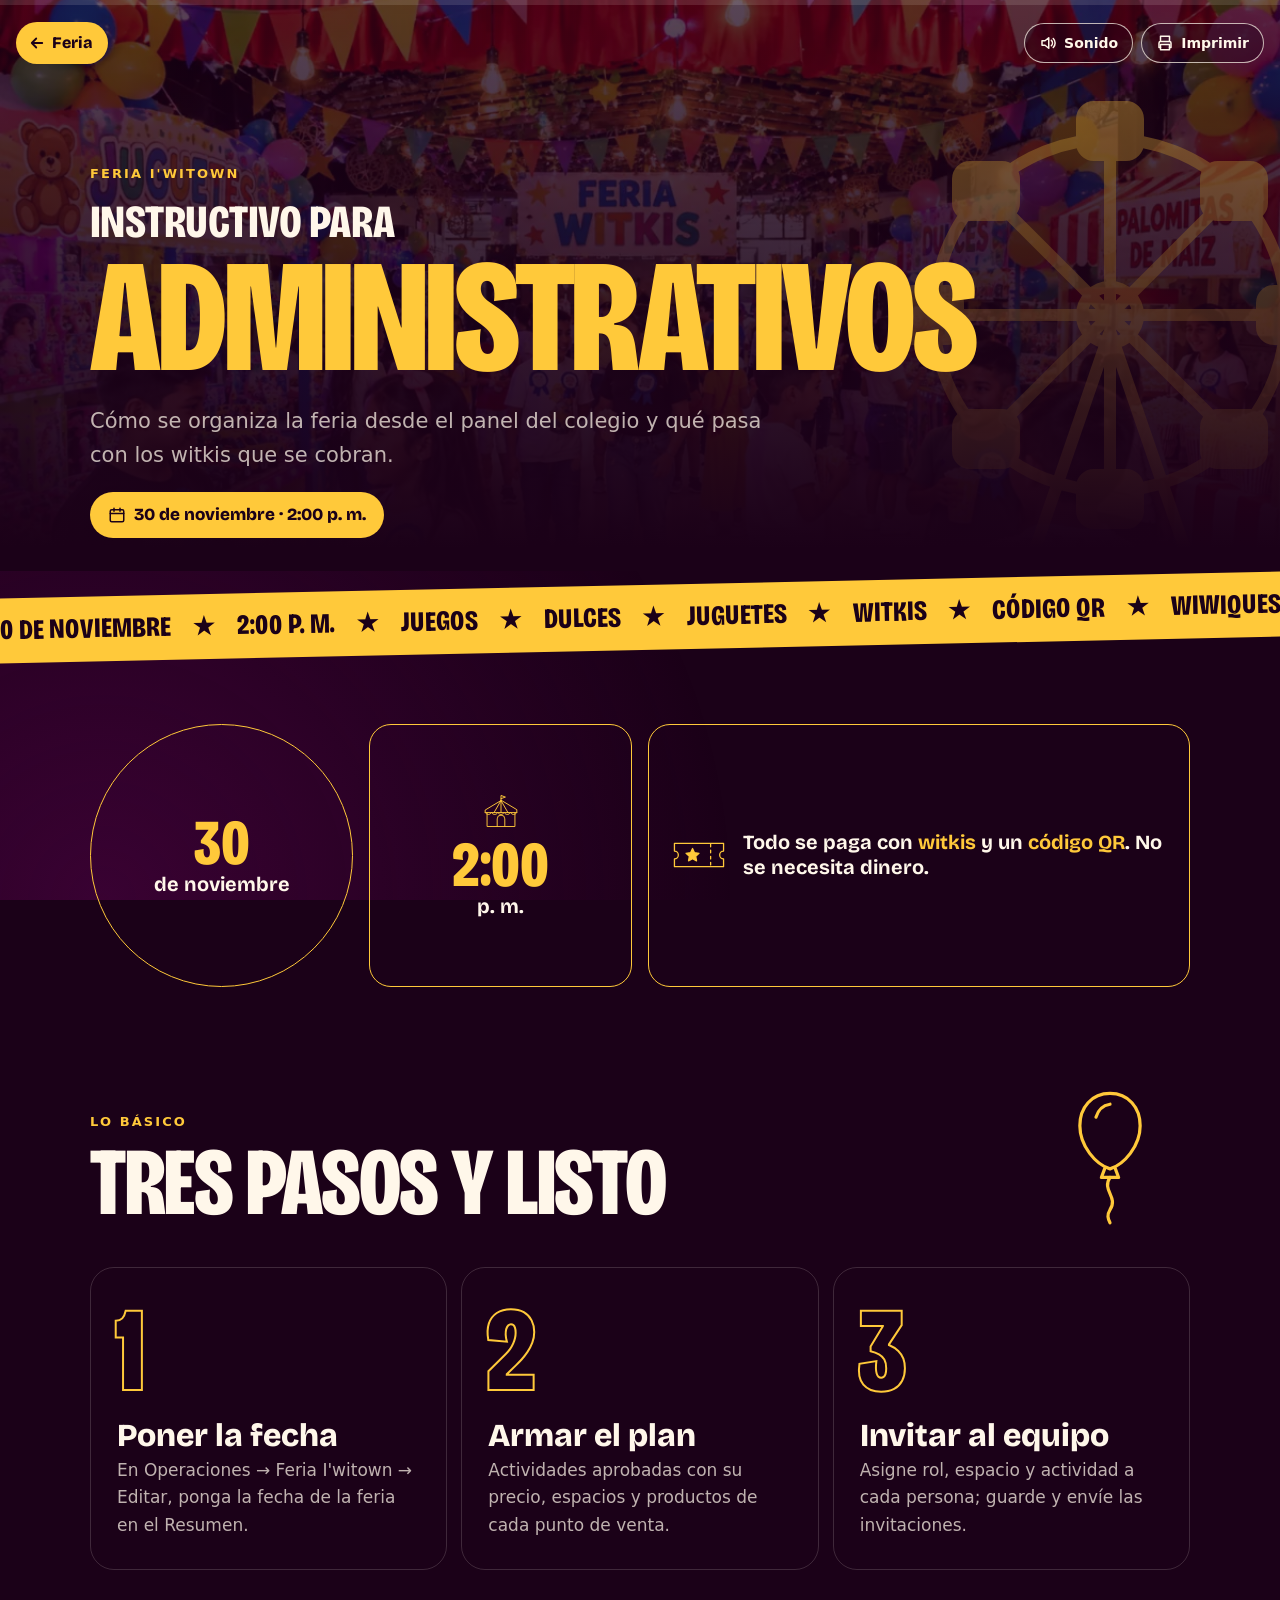
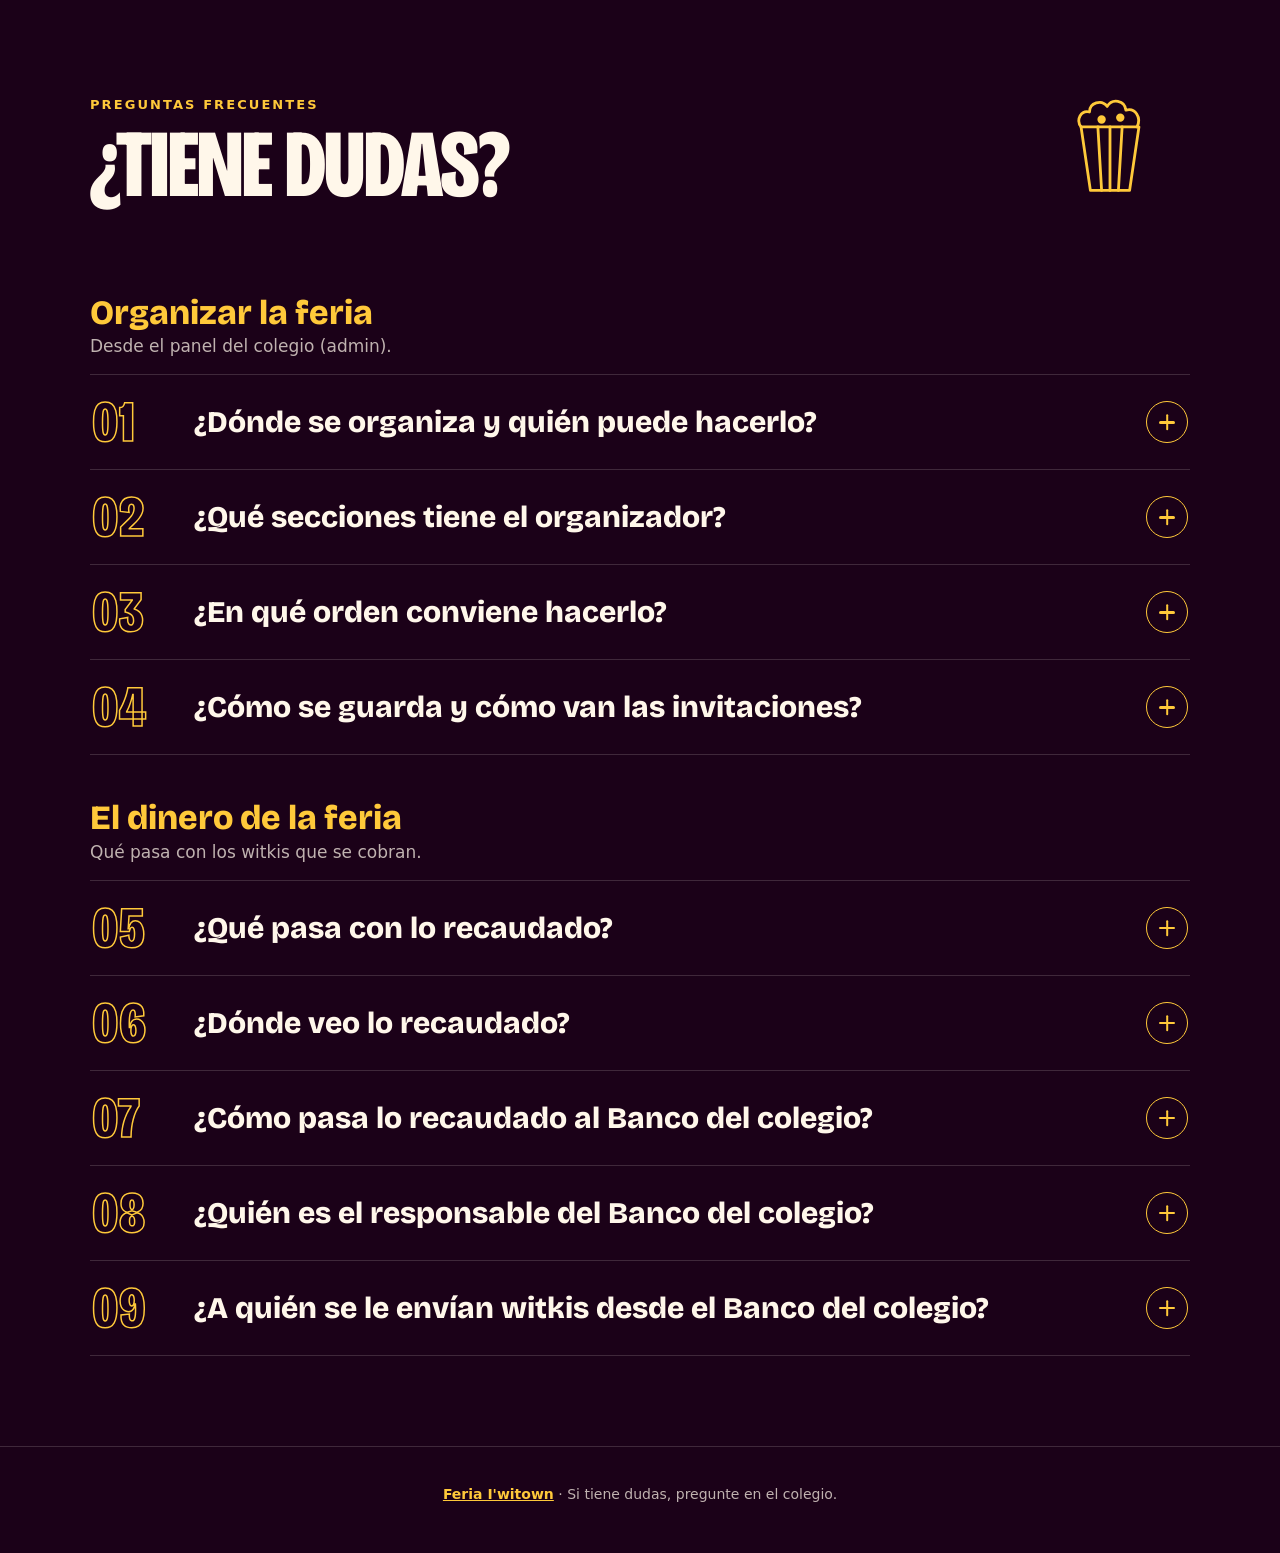
==== commit a5a237db: "feat(feria): instructivos con la esencia de la portada, sencillos y festivos Los cuatro instructivos" ====
--- a/feria/administrativos-874q6n.html
+++ b/feria/administrativos-874q6n.html
@@ -5,7 +5,11 @@
 <meta name="viewport" content="width=device-width, initial-scale=1">
 <!-- Instructivo de la Feria I'witown para administrativos. Solo se entra con el link,
      que ya se compartió y NO se cambia: la portada (/feria) no lo enlaza a
-     propósito. No sale en el menú de la landing, ni en el sitemap, ni en buscadores. -->
+     propósito. No sale en el menú de la landing, ni en el sitemap, ni en buscadores.
+
+     Tiene dos partes: "Lo básico" (tres pasos) y "Preguntas frecuentes" (cada
+     tema es una pregunta que se abre). Los id de las preguntas (#cobrar, ...)
+     no se cambian: un link con ese final abre esa pregunta. -->
 <meta name="robots" content="noindex, nofollow, noarchive">
 <meta name="referrer" content="no-referrer">
 <meta name="theme-color" content="#1B0118">
@@ -14,207 +18,253 @@
 <link rel="apple-touch-icon" href="/assets/img/favicon-180.png" sizes="180x180">
 <link rel="preload" as="image" href="/feria/img/dia-magico.webp">
 <link rel="preload" as="font" type="font/woff2" href="/feria/fuentes/bricolage-grotesque.woff2" crossorigin>
-<link rel="stylesheet" href="/feria/adultos.css?v=4">
-<script>document.documentElement.classList.add("js");</script>
+<link rel="stylesheet" href="/feria/adultos.css?v=5">
+<link rel="stylesheet" href="/feria/fiesta.css?v=1">
 </head>
 <body>
-<script>/* La barra lateral abre como la dejaron, antes de dibujar (sin saltos). */try{if(matchMedia("(min-width:1024px)").matches&&localStorage.getItem("feria-instructivo-barra")!=="oculta")document.body.classList.add("fa-side-abierta")}catch(e){}</script>
-
-<aside class="fa-side" id="fa-side" aria-label="Contenido">
-  <div class="fa-side-cab">
-    <h2>Contenido</h2>
-    <button type="button" class="fa-boton" data-barra="cerrar" aria-controls="fa-side"><svg viewBox="0 0 24 24" fill="none" stroke="currentColor" stroke-width="2" stroke-linecap="round" stroke-linejoin="round" aria-hidden="true"><path d="M6 6l12 12M18 6 6 18"/></svg> Ocultar</button>
+
+<div class="fa-avance" aria-hidden="true"><span></span></div>
+
+<header class="fa-portada">
+  <img src="/feria/img/dia-magico.webp" width="1200" height="598" alt="La feria llena de puestos de juguetes, dulces y palomitas">
+  <svg class="fx-deco fa-deco-rueda fx-gira" aria-hidden="true"><use href="/feria/img/elementos.svg#rueda"/></svg>
+  <div class="fa-top">
+    <a class="fa-volver" href="/feria"><svg viewBox="0 0 24 24" fill="none" stroke="currentColor" stroke-width="2.4" stroke-linecap="round" stroke-linejoin="round" aria-hidden="true"><path d="M19 12H5M11 6l-6 6 6 6"/></svg> Feria</a>
+    <span class="fa-top-botones">
+      <!-- Los dos botones solo sirven con JavaScript: llegan ocultos y los muestra el .js -->
+      <button type="button" class="fx-sonido" data-sonido aria-pressed="true" hidden><svg viewBox="0 0 24 24" fill="none" stroke="currentColor" stroke-width="2" stroke-linecap="round" stroke-linejoin="round" aria-hidden="true"><path d="M4 9v6h4l5 4V5L8 9Z"/><path class="fx-ondas" d="M16.5 8.5a5 5 0 0 1 0 7M19 6a8.5 8.5 0 0 1 0 12"/><path class="fx-raya" d="m17 9 5 6M22 9l-5 6"/></svg> <span data-sonido-txt>Sonido</span></button>
+      <button type="button" class="fa-boton fa-imprimir" hidden><svg viewBox="0 0 24 24" fill="none" stroke="currentColor" stroke-width="2" stroke-linecap="round" stroke-linejoin="round" aria-hidden="true"><path d="M6 9V3h12v6M6 18H4v-6a2 2 0 0 1 2-2h12a2 2 0 0 1 2 2v6h-2"/><rect x="6" y="14" width="12" height="7"/></svg> <span>Imprimir</span></button>
+    </span>
   </div>
-  <a class="fa-volver" href="/feria"><svg viewBox="0 0 24 24" fill="none" stroke="currentColor" stroke-width="2" stroke-linecap="round" stroke-linejoin="round" aria-hidden="true"><path d="M19 12H5M11 6l-6 6 6 6"/></svg> Portada de la feria</a>
-  <nav><ul>
-    <li class="fa-grupo"><button type="button" class="fa-grupo-btn" aria-expanded="true"><svg viewBox="0 0 24 24" fill="none" stroke="currentColor" stroke-width="2" stroke-linecap="round" stroke-linejoin="round" aria-hidden="true"><path d="m6 9 6 6 6-6"/></svg><span>Parte A · Organizar la feria</span></button><ul class="fa-grupo-lista"><li><a class="fa-nav-btn" href="#organizar"><span class="fa-nav-ico"><svg viewBox="0 0 24 24" fill="none" stroke="currentColor" stroke-width="2" stroke-linecap="round" stroke-linejoin="round" aria-hidden="true"><rect x="5" y="4" width="14" height="17" rx="2"/><path d="M9 4V3h6v1M9 10h6M9 14h6M9 18h3"/></svg></span><span>Dónde y quién organiza</span></a></li><li><a class="fa-nav-btn" href="#secciones"><span class="fa-nav-ico"><svg viewBox="0 0 24 24" fill="none" stroke="currentColor" stroke-width="2" stroke-linecap="round" stroke-linejoin="round" aria-hidden="true"><rect x="3" y="3" width="7" height="7" rx="1"/><rect x="14" y="3" width="7" height="7" rx="1"/><rect x="3" y="14" width="7" height="7" rx="1"/><rect x="14" y="14" width="7" height="7" rx="1"/></svg></span><span>Secciones del organizador</span></a></li><li><a class="fa-nav-btn" href="#pasos"><span class="fa-nav-ico"><svg viewBox="0 0 24 24" fill="none" stroke="currentColor" stroke-width="2" stroke-linecap="round" stroke-linejoin="round" aria-hidden="true"><rect x="3" y="5" width="18" height="16" rx="2"/><path d="M3 10h18M8 3v4M16 3v4"/></svg></span><span>Pasos recomendados</span></a></li><li><a class="fa-nav-btn" href="#guardar"><span class="fa-nav-ico"><svg viewBox="0 0 24 24" fill="none" stroke="currentColor" stroke-width="2" stroke-linecap="round" stroke-linejoin="round" aria-hidden="true"><path d="M5 3h11l3 3v15H5z"/><path d="M8 3v5h7M8 21v-7h8v7"/></svg></span><span>Guardar e invitaciones</span></a></li></ul></li><li class="fa-grupo"><button type="button" class="fa-grupo-btn" aria-expanded="true"><svg viewBox="0 0 24 24" fill="none" stroke="currentColor" stroke-width="2" stroke-linecap="round" stroke-linejoin="round" aria-hidden="true"><path d="m6 9 6 6 6-6"/></svg><span>Parte B · El dinero de la feria</span></button><ul class="fa-grupo-lista"><li><a class="fa-nav-btn" href="#recaudado"><span class="fa-nav-ico"><svg viewBox="0 0 24 24" fill="none" stroke="currentColor" stroke-width="2" stroke-linecap="round" stroke-linejoin="round" aria-hidden="true"><rect x="4" y="11" width="16" height="10" rx="2"/><path d="M8 11V7a4 4 0 0 1 8 0v4"/></svg></span><span>Lo recaudado queda bloqueado</span></a></li><li><a class="fa-nav-btn" href="#resultados"><span class="fa-nav-ico"><svg viewBox="0 0 24 24" fill="none" stroke="currentColor" stroke-width="2" stroke-linecap="round" stroke-linejoin="round" aria-hidden="true"><path d="M3 3v18h18"/><path d="M7 15l4-4 3 3 5-6"/></svg></span><span>Dónde ver lo recaudado</span></a></li><li><a class="fa-nav-btn" href="#autorizar"><span class="fa-nav-ico"><svg viewBox="0 0 24 24" fill="none" stroke="currentColor" stroke-width="2" stroke-linecap="round" stroke-linejoin="round" aria-hidden="true"><path d="M3 10h18L12 4Z"/><path d="M5 10v8M9 10v8M15 10v8M19 10v8M3 21h18"/></svg></span><span>I'witown autoriza al Banco del colegio</span></a></li><li><a class="fa-nav-btn" href="#responsable"><span class="fa-nav-ico"><svg viewBox="0 0 24 24" fill="none" stroke="currentColor" stroke-width="2" stroke-linecap="round" stroke-linejoin="round" aria-hidden="true"><circle cx="12" cy="8" r="4"/><path d="M4 21a8 8 0 0 1 16 0"/></svg></span><span>El responsable del Banco del colegio</span></a></li><li><a class="fa-nav-btn" href="#enviar"><span class="fa-nav-ico"><svg viewBox="0 0 24 24" fill="none" stroke="currentColor" stroke-width="2" stroke-linecap="round" stroke-linejoin="round" aria-hidden="true"><path d="m22 2-7 20-4-9-9-4Z"/><path d="M22 2 11 13"/></svg></span><span>Enviar witkis desde el Banco del colegio</span></a></li></ul></li>
-  </ul></nav>
-</aside>
-<div class="fa-velo" aria-hidden="true"></div>
-
-<div class="fa-pagina">
-  <div class="fa-barra">
-    <button type="button" class="fa-boton" data-barra="alternar" aria-controls="fa-side" aria-expanded="false"><svg viewBox="0 0 24 24" fill="none" stroke="currentColor" stroke-width="2" stroke-linecap="round" stroke-linejoin="round" aria-hidden="true"><path d="M4 6h16M4 12h16M4 18h16"/></svg> Contenido</button>
-    <span class="fa-barra-titulo">Instructivo para administrativos</span>
-    <button type="button" class="fa-boton fa-imprimir"><svg viewBox="0 0 24 24" fill="none" stroke="currentColor" stroke-width="2" stroke-linecap="round" stroke-linejoin="round" aria-hidden="true"><path d="M6 9V3h12v6M6 18H4v-6a2 2 0 0 1 2-2h12a2 2 0 0 1 2 2v6h-2"/><rect x="6" y="14" width="12" height="7"/></svg> <span>Imprimir</span></button>
-    <span class="fa-avance" aria-hidden="true"><span></span></span>
+  <div class="fa-portada-txt">
+    <p class="fa-eyebrow"><a href="/feria">Feria I'witown</a></p>
+    <h1 class="fa-h1--largo"><span class="fa-h1-sobre">Instructivo para</span> <span class="fa-h1-rol">administrativos</span></h1>
+    <p class="lead" data-texto>Cómo se organiza la feria desde el panel del colegio y qué pasa con los witkis que se cobran.</p>
+    <span class="fa-fecha"><svg viewBox="0 0 24 24" fill="none" stroke="currentColor" stroke-width="2" stroke-linecap="round" stroke-linejoin="round" aria-hidden="true"><rect x="3" y="5" width="18" height="16" rx="2"/><path d="M3 10h18M8 3v4M16 3v4"/></svg> 30 de noviembre · 2:00 p. m.</span>
   </div>
-
-  <header class="fa-portada">
-    <img src="/feria/img/dia-magico.webp" width="1200" height="598" alt="La feria llena de puestos de juguetes, dulces y palomitas">
-    <div class="fa-portada-txt">
-      <p class="fa-eyebrow"><a href="/feria">Feria I'witown</a></p>
-      <h1>Instructivo para administrativos</h1>
-      <p class="lead">Cómo se organiza la feria desde el panel del colegio y qué pasa con los witkis que se cobran.</p>
-      <span class="fa-fecha"><svg viewBox="0 0 24 24" fill="none" stroke="currentColor" stroke-width="2" stroke-linecap="round" stroke-linejoin="round" aria-hidden="true"><rect x="3" y="5" width="18" height="16" rx="2"/><path d="M3 10h18M8 3v4M16 3v4"/></svg> 30 de noviembre · 2:00 p. m.</span>
-    </div>
-  </header>
-
-  <main class="fa-main"><h2 class="fa-parte">Parte A · Organizar la feria</h2><p class="fa-parte-txt">Desde el panel del colegio (admin).</p>
-    <article class="fa-card fa-anim" id="organizar">
-      <p class="fa-card-parte">Parte A · Organizar la feria</p>
-      
-      <div class="fa-cuerpo">
-        
-        <div class="fa-cab"><span class="fa-ico"><svg viewBox="0 0 24 24" fill="none" stroke="currentColor" stroke-width="2" stroke-linecap="round" stroke-linejoin="round" aria-hidden="true"><rect x="5" y="4" width="14" height="17" rx="2"/><path d="M9 4V3h6v1M9 10h6M9 14h6M9 18h3"/></svg></span><h2>Dónde y quién organiza</h2></div>
-        <ul>
-          <li>Menú <b>Operaciones</b> → pestaña <b>Feria I'witown</b>.</li>
-          <li>Pestaña <b>«Feria»</b>: el documento. El botón <span class="fa-btn">Editar</span> abre el organizador.</li>
-          <li>Pestaña <b>«Estados de resultados»</b>: lo recaudado, los cobros, los gastos y los asistentes.</li>
-        </ul>
-        <div class="fa-nota"><b>Quién organiza:</b> Rector(a), Director(a), Coordinador(a) académico(a), Director(a) administrativo(a) y Coordinador(a) administrativo(a). Los demás administrativos ven el documento y tienen el botón <b>«Códigos QR»</b> para imprimir y renovar los QR.</div>
-          <details class="fa-det"><summary><span class="ver">Ver detalle</span><span class="ocultar">Ocultar detalle</span></summary>
-          <p><b>Primera vez:</b> elija <span class="fa-btn claro">Cargar el plan de ejemplo</span> o <span class="fa-btn claro">Empezar un plan en blanco</span>.</p>
-          <p><b>Las siguientes veces:</b> <span class="fa-btn claro">Seguir editando la planeación guardada</span> o <span class="fa-btn claro">Crear nueva planeación</span>.</p>
-          <div class="fa-alerta">«Crear nueva planeación» <b>borra el plan y cancela todas las invitaciones</b>.</div>
-          </details>
+</header>
+
+<!-- Cinta en movimiento, la misma de la portada. Aquí es solo adorno (la fecha
+     ya está arriba): va oculta a los lectores de pantalla. El texto se repite
+     para que la cinta no se corte en pantallas grandes. -->
+<div class="fa-cinta-caja" aria-hidden="true">
+<div class="fa-cinta">
+  <div class="fa-cinta-pista">
+    <p>30 de noviembre <i>★</i> 2:00 p. m. <i>★</i> Juegos <i>★</i> Dulces <i>★</i> Juguetes <i>★</i> Witkis <i>★</i> Código QR <i>★</i> WiwiQuest <i>★</i> 30 de noviembre <i>★</i> 2:00 p. m. <i>★</i> Juegos <i>★</i> Dulces <i>★</i> Juguetes <i>★</i> Witkis <i>★</i> Código QR <i>★</i> WiwiQuest <i>★</i></p>
+    <p>30 de noviembre <i>★</i> 2:00 p. m. <i>★</i> Juegos <i>★</i> Dulces <i>★</i> Juguetes <i>★</i> Witkis <i>★</i> Código QR <i>★</i> WiwiQuest <i>★</i> 30 de noviembre <i>★</i> 2:00 p. m. <i>★</i> Juegos <i>★</i> Dulces <i>★</i> Juguetes <i>★</i> Witkis <i>★</i> Código QR <i>★</i> WiwiQuest <i>★</i></p>
+  </div>
+</div>
+</div>
+
+<main class="fa-main">
+
+  <!-- La feria en tres datos: un círculo, un cuadrado y un rectángulo. -->
+  <section class="fa-seccion fa-datos" aria-label="La feria en tres datos">
+    <ul class="fx-formas fa-anim">
+      <li class="fx-forma fx-circulo"><span class="fx-forma-grande">30</span> de noviembre</li>
+      <li class="fx-forma fx-cuadrado"><svg class="fx-deco " aria-hidden="true"><use href="/feria/img/elementos.svg#carpa"/></svg><span class="fx-forma-grande">2:00</span> p. m.</li>
+      <li class="fx-forma fx-rect"><svg class="fx-deco " aria-hidden="true"><use href="/feria/img/elementos.svg#boleta"/></svg><span>Todo se paga con <b>witkis</b> y un <b>código QR</b>. No se necesita dinero.</span></li>
+    </ul>
+  </section>
+
+  <section class="fa-seccion" id="basico" aria-labelledby="t-basico">
+    <div class="fa-seccion-cab">
+      <div>
+        <p class="fa-sobre fa-anim">Lo básico</p>
+        <h2 class="fa-h2" id="t-basico" data-texto>Tres pasos y listo</h2>
       </div>
-    </article>
-    <article class="fa-card fa-anim" id="secciones">
-      <p class="fa-card-parte">Parte A · Organizar la feria</p>
-      
-      <div class="fa-cuerpo">
-        
-        <div class="fa-cab"><span class="fa-ico"><svg viewBox="0 0 24 24" fill="none" stroke="currentColor" stroke-width="2" stroke-linecap="round" stroke-linejoin="round" aria-hidden="true"><rect x="3" y="3" width="7" height="7" rx="1"/><rect x="14" y="3" width="7" height="7" rx="1"/><rect x="3" y="14" width="7" height="7" rx="1"/><rect x="14" y="14" width="7" height="7" rx="1"/></svg></span><h2>Secciones del organizador</h2></div>
-        <p>Resumen, Actividades, Equipo y espacios, Sistema de cobro, Cronograma, Inventario, Presupuesto y donaciones, y Códigos QR.</p>
-          <details class="fa-det"><summary><span class="ver">Ver detalle</span><span class="ocultar">Ocultar detalle</span></summary>
-          <ul class="fa-lista">
-            <li><span class="t">Resumen</span>Fecha de la feria, lugar, responsable operativo, coordinación y niños esperados. Pendientes críticos y resumen para Coordinación.</li>
-            <li><span class="t">1. Actividades recreativas</span>Nombre, dinámica, materiales, <b>precio en witkis</b>, personas y estado (<b>Propuesta / Aprobada / Descartada</b>). Solo las <b>aprobadas</b> entran a la feria y se pueden cobrar.</li>
-            <li><span class="t">2. Equipo y espacios</span><b>Espacios:</b> el tipo y las actividades de cada uno; en un <b>Punto de venta</b>, sus <b>productos</b> elegidos del inventario. <b>Personas:</b> tipo (Docente, Tutor, Administrativo), nombre, rol, espacio, actividad, responsabilidades y «Enviar invitación».</li>
-            <li><span class="t">3. Sistema de cobro</span>Cómo se cobra (QR, moneda, dispositivos, quién escanea, flujo) y la prueba del pago.</li>
-            <li><span class="t">4. Cronograma</span>Tareas de Montaje, Jornada y Cierre, con hora, espacio y responsable.</li>
-            <li><span class="t">5. Inventario</span>Qué se necesita, qué hay, qué falta y qué se compra (las compras van al presupuesto). Lo que se vende lleva su <b>Precio venta (witkis)</b>.</li>
-            <li><span class="t">6. Presupuesto y donaciones</span>Gastos y donaciones recibidas, con su valor en witkis.</li>
-            <li><span class="t">7. Códigos QR</span>Lista de estudiantes: imprimir los QR (uno, varios o todos) y renovar el de quien lo perdió.</li>
-          </ul>
-          <p>En el celular, las tablas se ven como <b>tarjetas</b> que se abren al tocarlas.</p>
-          </details>
+      <svg class="fx-deco fa-deco-titulo fx-flota" aria-hidden="true"><use href="/feria/img/elementos.svg#globo"/></svg>
+    </div>
+    <ol class="fa-tres">
+      <li class="fa-anim">
+        <span class="fa-tres-num" aria-hidden="true">1</span>
+        <h3>Poner la fecha</h3>
+        <p>En Operaciones → Feria I'witown → Editar, ponga la fecha de la feria en el Resumen.</p>
+      </li>
+      <li class="fa-anim">
+        <span class="fa-tres-num" aria-hidden="true">2</span>
+        <h3>Armar el plan</h3>
+        <p>Actividades aprobadas con su precio, espacios y productos de cada punto de venta.</p>
+      </li>
+      <li class="fa-anim">
+        <span class="fa-tres-num" aria-hidden="true">3</span>
+        <h3>Invitar al equipo</h3>
+        <p>Asigne rol, espacio y actividad a cada persona; guarde y envíe las invitaciones.</p>
+      </li>
+    </ol>
+  </section>
+
+  <section class="fa-seccion" id="preguntas" aria-labelledby="t-preguntas">
+    <div class="fa-seccion-cab">
+      <div>
+        <p class="fa-sobre fa-anim">Preguntas frecuentes</p>
+        <h2 class="fa-h2" id="t-preguntas" data-texto>¿Tiene dudas?</h2>
       </div>
-    </article>
-    <article class="fa-card fa-anim" id="pasos">
-      <p class="fa-card-parte">Parte A · Organizar la feria</p>
-      
-      <div class="fa-cuerpo">
-        
-        <div class="fa-cab"><span class="fa-ico"><svg viewBox="0 0 24 24" fill="none" stroke="currentColor" stroke-width="2" stroke-linecap="round" stroke-linejoin="round" aria-hidden="true"><rect x="3" y="5" width="18" height="16" rx="2"/><path d="M3 10h18M8 3v4M16 3v4"/></svg></span><h2>Pasos recomendados</h2></div>
-        <ol class="fa-pasos">
-          <li><b>Resumen:</b> ponga la <b>fecha de la feria</b>.</li>
-          <li><b>Actividades:</b> créelas con su precio y márquelas como <b>Aprobada</b>.</li>
-          <li><b>Inventario:</b> a lo que se vende, póngale su <b>Precio venta (witkis)</b>.</li>
-          <li><b>Espacios:</b> asigne actividades y, a cada punto de venta, sus productos.</li>
-          <li><b>Personas:</b> asigne rol, espacio y actividad; guarde y envíe las invitaciones.</li>
-        </ol>
-          <details class="fa-det"><summary><span class="ver">Ver detalle</span><span class="ocultar">Ocultar detalle</span></summary>
-          <ul>
-            <li>Sin fecha, los estudiantes no ven el botón para confirmar su asistencia.</li>
-            <li>A cada punto de venta se le agregan los productos con <span class="fa-btn claro">+ Agregar producto</span>.</li>
-            <li>Cada actividad y cada punto de venta que cobra necesita un <b>Encargado</b>.</li>
-            <li>El <b>Encargado de una tienda solo atiende esa tienda</b>. Si se repite, aparece un aviso y el plan no se guarda.</li>
-            <li>Luego complete el <b>cronograma</b> y el <b>presupuesto</b>.</li>
-            <li><b>Códigos QR:</b> imprima los de los estudiantes que los necesiten. El navegador debe permitir ventanas emergentes.</li>
-            <li><b>Antes de la feria:</b> revise los <b>asistentes confirmados</b> en el documento; allí puede quitar una confirmación.</li>
-          </ul>
-          </details>
-      </div>
-    </article>
-    <article class="fa-card fa-anim" id="guardar">
-      <p class="fa-card-parte">Parte A · Organizar la feria</p>
-      
-      <div class="fa-cuerpo">
-        
-        <div class="fa-cab"><span class="fa-ico"><svg viewBox="0 0 24 24" fill="none" stroke="currentColor" stroke-width="2" stroke-linecap="round" stroke-linejoin="round" aria-hidden="true"><path d="M5 3h11l3 3v15H5z"/><path d="M8 3v5h7M8 21v-7h8v7"/></svg></span><h2>Guardar e invitaciones</h2></div>
-        <ul>
-          <li>Los cambios se guardan <b>solo con «Guardar»</b>. Guardar en cualquier sección guarda todo el plan.</li>
-          <li>La persona invitada recibe una notificación y debe aceptarla. En la tabla ve el estado: <b>Sin enviar / Enviada / Aceptada / Rechazada</b>.</li>
-        </ul>
-          <details class="fa-det"><summary><span class="ver">Ver detalle</span><span class="ocultar">Ocultar detalle</span></summary>
-          <ul>
-            <li>Si cambia de sección o sale con cambios sin guardar, se le pregunta antes. Si sale sin guardar, se pierden.</li>
-            <li><b>Si borra la fila</b> o <b>cambia el rol o la actividad</b> de una persona invitada, su invitación se cancela y hay que <b>volver a enviarla</b>.</li>
-            <li>Para cambiar a la persona de una fila con invitación, <b>elimine la fila</b> y cree una nueva.</li>
-          </ul>
-          </details>
-      </div>
-    </article><h2 class="fa-parte">Parte B · El dinero de la feria</h2><p class="fa-parte-txt">Qué pasa con los witkis que se cobran.</p>
-    <article class="fa-card fa-anim" id="recaudado">
-      <p class="fa-card-parte">Parte B · El dinero de la feria</p>
-      
-      <div class="fa-cuerpo">
-        
-        <div class="fa-cab"><span class="fa-ico"><svg viewBox="0 0 24 24" fill="none" stroke="currentColor" stroke-width="2" stroke-linecap="round" stroke-linejoin="round" aria-hidden="true"><rect x="4" y="11" width="16" height="10" rx="2"/><path d="M8 11V7a4 4 0 0 1 8 0v4"/></svg></span><h2>Lo recaudado queda bloqueado</h2></div>
-        <ul>
-          <li>Cada cobro se descuenta al estudiante y entra a la <b>cuenta de la Feria</b> del colegio.</li>
-          <li>Queda <b>bloqueado</b> hasta que I'witown lo autorice.</li>
-        </ul>
-      </div>
-    </article>
-    <article class="fa-card fa-anim" id="resultados">
-      <p class="fa-card-parte">Parte B · El dinero de la feria</p>
-      
-      <div class="fa-cuerpo">
-        
-        <div class="fa-cab"><span class="fa-ico"><svg viewBox="0 0 24 24" fill="none" stroke="currentColor" stroke-width="2" stroke-linecap="round" stroke-linejoin="round" aria-hidden="true"><path d="M3 3v18h18"/><path d="M7 15l4-4 3 3 5-6"/></svg></span><h2>Dónde ver lo recaudado</h2></div>
-        <p><b>Operaciones</b> → <b>Feria I'witown</b> → <b>Estados de resultados</b>.</p>
-          <details class="fa-det"><summary><span class="ver">Ver detalle</span><span class="ocultar">Ocultar detalle</span></summary>
-          <ul>
-            <li>Los witkis cobrados y los bloqueados.</li>
-            <li>El número de cobros.</li>
-            <li>Las actividades con más cobros.</li>
-            <li>Lo cobrado por cada responsable.</li>
-            <li>Los gastos y las donaciones.</li>
-          </ul>
-          </details>
-      </div>
-    </article>
-    <article class="fa-card fa-anim" id="autorizar">
-      <p class="fa-card-parte">Parte B · El dinero de la feria</p>
-      
-      <div class="fa-cuerpo">
-        
-        <div class="fa-cab"><span class="fa-ico"><svg viewBox="0 0 24 24" fill="none" stroke="currentColor" stroke-width="2" stroke-linecap="round" stroke-linejoin="round" aria-hidden="true"><path d="M3 10h18L12 4Z"/><path d="M5 10v8M9 10v8M15 10v8M19 10v8M3 21h18"/></svg></span><h2>I'witown autoriza al Banco del colegio</h2></div>
-        <p>I'witown puede autorizar <b>todo o una parte</b> de lo bloqueado al <b>Banco del colegio</b>, la cuenta de witkis propia del colegio.</p>
-        <div class="fa-alerta"><b>Una autorización no se puede deshacer.</b></div>
-      </div>
-    </article>
-    <article class="fa-card fa-anim" id="responsable">
-      <p class="fa-card-parte">Parte B · El dinero de la feria</p>
-      
-      <div class="fa-cuerpo">
-        
-        <div class="fa-cab"><span class="fa-ico"><svg viewBox="0 0 24 24" fill="none" stroke="currentColor" stroke-width="2" stroke-linecap="round" stroke-linejoin="round" aria-hidden="true"><circle cx="12" cy="8" r="4"/><path d="M4 21a8 8 0 0 1 16 0"/></svg></span><h2>El responsable del Banco del colegio</h2></div>
-        <ul>
-          <li>I'witown elige <b>una sola persona</b> responsable: un administrativo del colegio.</li>
-          <li>Solo esa persona ve la pestaña <span class="fa-texto">Banco del colegio</span> en Operaciones. Su banco personal pasa a llamarse <span class="fa-texto">Mi banco</span>.</li>
-        </ul>
-      </div>
-    </article>
-    <article class="fa-card fa-anim" id="enviar">
-      <p class="fa-card-parte">Parte B · El dinero de la feria</p>
-      
-      <div class="fa-cuerpo">
-        
-        <div class="fa-cab"><span class="fa-ico"><svg viewBox="0 0 24 24" fill="none" stroke="currentColor" stroke-width="2" stroke-linecap="round" stroke-linejoin="round" aria-hidden="true"><path d="m22 2-7 20-4-9-9-4Z"/><path d="M22 2 11 13"/></svg></span><h2>Enviar witkis desde el Banco del colegio</h2></div>
-        <p>A <b>estudiantes, docentes, tutores y administrativos de ese colegio</b>, nunca a sí mismo.</p>
-          <details class="fa-det"><summary><span class="ver">Ver detalle</span><span class="ocultar">Ocultar detalle</span></summary>
-          <ul>
-            <li>Solo cantidades enteras, hasta el saldo disponible.</li>
-            <li>Con un mensaje de máximo 200 caracteres.</li>
-            <li>Quien recibe ve el movimiento <span class="fa-texto">Recibiste del Banco del colegio</span> y una notificación.</li>
-            <li>Todo queda en el historial: autorizaciones, envíos y cambios de responsable.</li>
-          </ul>
-          </details>
-      </div>
-    </article>
-    <nav class="fa-pager" aria-label="Pasar de sección">
-      <a class="fa-boton fa-ant" href="#"><svg viewBox="0 0 24 24" fill="none" stroke="currentColor" stroke-width="2" stroke-linecap="round" stroke-linejoin="round" aria-hidden="true"><path d="m15 18-6-6 6-6"/></svg> Anterior</a>
-      <span class="fa-pos" aria-live="polite"></span>
-      <a class="fa-boton fa-sig" href="#">Siguiente <svg viewBox="0 0 24 24" fill="none" stroke="currentColor" stroke-width="2" stroke-linecap="round" stroke-linejoin="round" aria-hidden="true"><path d="m9 18 6-6-6-6"/></svg></a>
-    </nav>
-    <p class="fa-pie"><a href="/feria">Feria I'witown</a> · Si tiene dudas, pregunte en el colegio.</p>
-  </main>
-</div>
-
-<script src="/feria/adultos.js?v=4"></script>
+      <svg class="fx-deco fa-deco-titulo fx-flota fx-lento" aria-hidden="true"><use href="/feria/img/elementos.svg#palomitas"/></svg>
+    </div>
+    <h3 class="fa-grupo-t fa-anim">Organizar la feria</h3>
+    <p class="fa-grupo-txt fa-anim">Desde el panel del colegio (admin).</p>
+    <div class="fa-faqs">
+      <details class="fa-faq fa-anim" id="organizar">
+        <summary><span class="fa-faq-q">¿Dónde se organiza y quién puede hacerlo?</span><span class="fa-faq-mas" aria-hidden="true"></span></summary>
+        <div class="fa-resp">
+          <div class="fa-cuerpo">
+            <ul>
+              <li>Menú <b>Operaciones</b> → pestaña <b>Feria I'witown</b>.</li>
+              <li>Pestaña <b>«Feria»</b>: el documento. El botón <span class="fa-btn">Editar</span> abre el organizador.</li>
+              <li>Pestaña <b>«Estados de resultados»</b>: lo recaudado, los cobros, los gastos y los asistentes.</li>
+            </ul>
+            <div class="fa-nota"><b>Quién organiza:</b> Rector(a), Director(a), Coordinador(a) académico(a), Director(a) administrativo(a) y Coordinador(a) administrativo(a). Los demás administrativos ven el documento y tienen el botón <b>«Códigos QR»</b> para imprimir y renovar los QR.</div>
+              <details class="fa-det"><summary><span class="ver">Ver detalle</span><span class="ocultar">Ocultar detalle</span></summary>
+              <p><b>Primera vez:</b> elija <span class="fa-btn claro">Cargar el plan de ejemplo</span> o <span class="fa-btn claro">Empezar un plan en blanco</span>.</p>
+              <p><b>Las siguientes veces:</b> <span class="fa-btn claro">Seguir editando la planeación guardada</span> o <span class="fa-btn claro">Crear nueva planeación</span>.</p>
+              <div class="fa-alerta">«Crear nueva planeación» <b>borra el plan y cancela todas las invitaciones</b>.</div>
+              </details>
+          </div>
+        </div>
+      </details>
+      <details class="fa-faq fa-anim" id="secciones">
+        <summary><span class="fa-faq-q">¿Qué secciones tiene el organizador?</span><span class="fa-faq-mas" aria-hidden="true"></span></summary>
+        <div class="fa-resp">
+          <div class="fa-cuerpo">
+            <p>Resumen, Actividades, Equipo y espacios, Sistema de cobro, Cronograma, Inventario, Presupuesto y donaciones, y Códigos QR.</p>
+              <details class="fa-det"><summary><span class="ver">Ver detalle</span><span class="ocultar">Ocultar detalle</span></summary>
+              <ul class="fa-lista">
+                <li><span class="t">Resumen</span>Fecha de la feria, lugar, responsable operativo, coordinación y niños esperados. Pendientes críticos y resumen para Coordinación.</li>
+                <li><span class="t">1. Actividades recreativas</span>Nombre, dinámica, materiales, <b>precio en witkis</b>, personas y estado (<b>Propuesta / Aprobada / Descartada</b>). Solo las <b>aprobadas</b> entran a la feria y se pueden cobrar.</li>
+                <li><span class="t">2. Equipo y espacios</span><b>Espacios:</b> el tipo y las actividades de cada uno; en un <b>Punto de venta</b>, sus <b>productos</b> elegidos del inventario. <b>Personas:</b> tipo (Docente, Tutor, Administrativo), nombre, rol, espacio, actividad, responsabilidades y «Enviar invitación».</li>
+                <li><span class="t">3. Sistema de cobro</span>Cómo se cobra (QR, moneda, dispositivos, quién escanea, flujo) y la prueba del pago.</li>
+                <li><span class="t">4. Cronograma</span>Tareas de Montaje, Jornada y Cierre, con hora, espacio y responsable.</li>
+                <li><span class="t">5. Inventario</span>Qué se necesita, qué hay, qué falta y qué se compra (las compras van al presupuesto). Lo que se vende lleva su <b>Precio venta (witkis)</b>.</li>
+                <li><span class="t">6. Presupuesto y donaciones</span>Gastos y donaciones recibidas, con su valor en witkis.</li>
+                <li><span class="t">7. Códigos QR</span>Lista de estudiantes: imprimir los QR (uno, varios o todos) y renovar el de quien lo perdió.</li>
+              </ul>
+              <p>En el celular, las tablas se ven como <b>tarjetas</b> que se abren al tocarlas.</p>
+              </details>
+          </div>
+        </div>
+      </details>
+      <details class="fa-faq fa-anim" id="pasos">
+        <summary><span class="fa-faq-q">¿En qué orden conviene hacerlo?</span><span class="fa-faq-mas" aria-hidden="true"></span></summary>
+        <div class="fa-resp">
+          <div class="fa-cuerpo">
+            <ol class="fa-pasos">
+              <li><b>Resumen:</b> ponga la <b>fecha de la feria</b>.</li>
+              <li><b>Actividades:</b> créelas con su precio y márquelas como <b>Aprobada</b>.</li>
+              <li><b>Inventario:</b> a lo que se vende, póngale su <b>Precio venta (witkis)</b>.</li>
+              <li><b>Espacios:</b> asigne actividades y, a cada punto de venta, sus productos.</li>
+              <li><b>Personas:</b> asigne rol, espacio y actividad; guarde y envíe las invitaciones.</li>
+            </ol>
+              <details class="fa-det"><summary><span class="ver">Ver detalle</span><span class="ocultar">Ocultar detalle</span></summary>
+              <ul>
+                <li>Sin fecha, los estudiantes no ven el botón para confirmar su asistencia.</li>
+                <li>A cada punto de venta se le agregan los productos con <span class="fa-btn claro">+ Agregar producto</span>.</li>
+                <li>Cada actividad y cada punto de venta que cobra necesita un <b>Encargado</b>.</li>
+                <li>El <b>Encargado de una tienda solo atiende esa tienda</b>. Si se repite, aparece un aviso y el plan no se guarda.</li>
+                <li>Luego complete el <b>cronograma</b> y el <b>presupuesto</b>.</li>
+                <li><b>Códigos QR:</b> imprima los de los estudiantes que los necesiten. El navegador debe permitir ventanas emergentes.</li>
+                <li><b>Antes de la feria:</b> revise los <b>asistentes confirmados</b> en el documento; allí puede quitar una confirmación.</li>
+              </ul>
+              </details>
+          </div>
+        </div>
+      </details>
+      <details class="fa-faq fa-anim" id="guardar">
+        <summary><span class="fa-faq-q">¿Cómo se guarda y cómo van las invitaciones?</span><span class="fa-faq-mas" aria-hidden="true"></span></summary>
+        <div class="fa-resp">
+          <div class="fa-cuerpo">
+            <ul>
+              <li>Los cambios se guardan <b>solo con «Guardar»</b>. Guardar en cualquier sección guarda todo el plan.</li>
+              <li>La persona invitada recibe una notificación y debe aceptarla. En la tabla ve el estado: <b>Sin enviar / Enviada / Aceptada / Rechazada</b>.</li>
+            </ul>
+              <details class="fa-det"><summary><span class="ver">Ver detalle</span><span class="ocultar">Ocultar detalle</span></summary>
+              <ul>
+                <li>Si cambia de sección o sale con cambios sin guardar, se le pregunta antes. Si sale sin guardar, se pierden.</li>
+                <li><b>Si borra la fila</b> o <b>cambia el rol o la actividad</b> de una persona invitada, su invitación se cancela y hay que <b>volver a enviarla</b>.</li>
+                <li>Para cambiar a la persona de una fila con invitación, <b>elimine la fila</b> y cree una nueva.</li>
+              </ul>
+              </details>
+          </div>
+        </div>
+      </details>
+    </div>
+    <h3 class="fa-grupo-t fa-anim">El dinero de la feria</h3>
+    <p class="fa-grupo-txt fa-anim">Qué pasa con los witkis que se cobran.</p>
+    <div class="fa-faqs">
+      <details class="fa-faq fa-anim" id="recaudado">
+        <summary><span class="fa-faq-q">¿Qué pasa con lo recaudado?</span><span class="fa-faq-mas" aria-hidden="true"></span></summary>
+        <div class="fa-resp">
+          <div class="fa-cuerpo">
+            <ul>
+              <li>Cada cobro se descuenta al estudiante y entra a la <b>cuenta de la Feria</b> del colegio.</li>
+              <li>Queda <b>bloqueado</b> hasta que I'witown lo autorice.</li>
+            </ul>
+          </div>
+        </div>
+      </details>
+      <details class="fa-faq fa-anim" id="resultados">
+        <summary><span class="fa-faq-q">¿Dónde veo lo recaudado?</span><span class="fa-faq-mas" aria-hidden="true"></span></summary>
+        <div class="fa-resp">
+          <div class="fa-cuerpo">
+            <p><b>Operaciones</b> → <b>Feria I'witown</b> → <b>Estados de resultados</b>.</p>
+              <details class="fa-det"><summary><span class="ver">Ver detalle</span><span class="ocultar">Ocultar detalle</span></summary>
+              <ul>
+                <li>Los witkis cobrados y los bloqueados.</li>
+                <li>El número de cobros.</li>
+                <li>Las actividades con más cobros.</li>
+                <li>Lo cobrado por cada responsable.</li>
+                <li>Los gastos y las donaciones.</li>
+              </ul>
+              </details>
+          </div>
+        </div>
+      </details>
+      <details class="fa-faq fa-anim" id="autorizar">
+        <summary><span class="fa-faq-q">¿Cómo pasa lo recaudado al Banco del colegio?</span><span class="fa-faq-mas" aria-hidden="true"></span></summary>
+        <div class="fa-resp">
+          <div class="fa-cuerpo">
+            <p>I'witown puede autorizar <b>todo o una parte</b> de lo bloqueado al <b>Banco del colegio</b>, la cuenta de witkis propia del colegio.</p>
+            <div class="fa-alerta"><b>Una autorización no se puede deshacer.</b></div>
+          </div>
+        </div>
+      </details>
+      <details class="fa-faq fa-anim" id="responsable">
+        <summary><span class="fa-faq-q">¿Quién es el responsable del Banco del colegio?</span><span class="fa-faq-mas" aria-hidden="true"></span></summary>
+        <div class="fa-resp">
+          <div class="fa-cuerpo">
+            <ul>
+              <li>I'witown elige <b>una sola persona</b> responsable: un administrativo del colegio.</li>
+              <li>Solo esa persona ve la pestaña <span class="fa-texto">Banco del colegio</span> en Operaciones. Su banco personal pasa a llamarse <span class="fa-texto">Mi banco</span>.</li>
+            </ul>
+          </div>
+        </div>
+      </details>
+      <details class="fa-faq fa-anim" id="enviar">
+        <summary><span class="fa-faq-q">¿A quién se le envían witkis desde el Banco del colegio?</span><span class="fa-faq-mas" aria-hidden="true"></span></summary>
+        <div class="fa-resp">
+          <div class="fa-cuerpo">
+            <p>A <b>estudiantes, docentes, tutores y administrativos de ese colegio</b>, nunca a sí mismo.</p>
+              <details class="fa-det"><summary><span class="ver">Ver detalle</span><span class="ocultar">Ocultar detalle</span></summary>
+              <ul>
+                <li>Solo cantidades enteras, hasta el saldo disponible.</li>
+                <li>Con un mensaje de máximo 200 caracteres.</li>
+                <li>Quien recibe ve el movimiento <span class="fa-texto">Recibiste del Banco del colegio</span> y una notificación.</li>
+                <li>Todo queda en el historial: autorizaciones, envíos y cambios de responsable.</li>
+              </ul>
+              </details>
+          </div>
+        </div>
+      </details>
+    </div>
+  </section>
+
+</main>
+
+<footer class="fa-pie">
+  <p><a href="/feria">Feria I'witown</a> · Si tiene dudas, pregunte en el colegio.</p>
+</footer>
+
+<script src="/feria/fiesta.js?v=1"></script>
+<script src="/feria/adultos.js?v=5"></script>
 </body>
 </html>
--- a/feria/adultos.css
+++ b/feria/adultos.css
@@ -1,17 +1,29 @@
 /* ┌──────────────────────────────────────────────────────────────────────┐
    │ Feria I'witown — Instructivos para adultos (familias, docentes y     │
-   │ administrativos). Mismo diseño de la portada (/feria): fondo oscuro  │
-   │ en la cabecera, una sola letra para los títulos y un solo acento.    │
-   │ El contenido no se recorta: lo largo va en "Ver detalle".            │
+   │ administrativos). Misma esencia de la portada (/feria) en TODA la    │
+   │ página:                                                              │
+   │  · Minimalismo: fondo oscuro, una letra, un solo color de acento.    │
+   │  · Impacto: el rol en letras enormes y los números en contorno.      │
+   │  · Interactividad: la luz sigue el cursor, la cinta, los números     │
+   │    que se llenan y las preguntas que se abren.                       │
+   │                                                                      │
+   │ Cada instructivo tiene solo dos partes, para que sea sencillo:       │
+   │  1. "Lo básico": tres pasos grandes (el mismo diseño de la portada). │
+   │  2. "Preguntas frecuentes": cada tema es una pregunta que se abre.   │
+   │     El contenido no se recorta: lo largo va en "Ver detalle".        │
    │                                                                      │
    │ Lo que se cambia está aquí:                                          │
    │  · Colores ............. :root (los mismos de portada.css y          │
    │                          ninos.css: si cambia uno, cambian los tres) │
-   │  · Ancho de la barra ... --ancho-side                                │
+   │  · Tamaño del rol ...... .fa-h1-rol (y .fa-h1--largo si el nombre    │
+   │                          es una sola palabra larga)                  │
+   │  · Velocidad de cinta .. .fa-cinta-pista (animation)                 │
    │                                                                      │
-   │ Barra lateral de contenido:                                          │
-   │  · computador: fija a la izquierda; se oculta y se vuelve a mostrar. │
-   │  · celular: el botón "Contenido" la abre desde el lado.              │
+   │ Las serpentinas, el sonido, los textos animados, los marcos de foto  │
+   │ y de celular, las formas y los dibujos de feria están en fiesta.css  │
+   │ y fiesta.js, que comparten los cuatro instructivos.                  │
+   │                                                                      │
+   │ Al imprimir todo vuelve a papel blanco (ver @media print, al final). │
    └──────────────────────────────────────────────────────────────────────┘ */
 
 /* La letra de los títulos se sirve desde el propio sitio (feria/fuentes/), no
@@ -32,264 +44,270 @@
   --morado-700: #520348;
   --morado-600: #760467;
   --morado-300: #D692CE;
-  --morado-100: #F7E6F5;
-  --morado-050: #FBF3FA;
   --acento:     #FFC93A;   /* el único color de acento */
   --crema:      #FFF7EA;
-  --ambar-suave:#FFF4DC;
-  --tinta:      #1A1523;
-  --tinta-suave:#4A4458;
-  --gris-borde: #E7E2EE;
-  --blanco:     #FFFFFF;
-  --fondo:      #FBF8F4;
-  --linea-oscura: rgba(255, 247, 234, .16);
+  --crema-suave: rgba(255, 247, 234, .72);
+  --linea:      rgba(255, 247, 234, .16);
   --titulos: "Bricolage Grotesque", "Arial Narrow", "Segoe UI", system-ui, -apple-system, "Helvetica Neue", Arial, sans-serif;
   --fuente: "Segoe UI", system-ui, -apple-system, "Helvetica Neue", Arial, sans-serif;
-  --radio: 22px;
-  --ancho-side: 300px;
+  --borde: 16px;
 }
 
 *, *::before, *::after { box-sizing: border-box; }
-html { -webkit-text-size-adjust: 100%; scroll-behavior: smooth; scroll-padding-top: 76px; }
-body { margin: 0; background: var(--fondo); color: var(--tinta); font-family: var(--fuente); font-size: 17px; line-height: 1.6; }
+html { -webkit-text-size-adjust: 100%; scroll-behavior: smooth; scroll-padding-top: 16px; }
+body { margin: 0; background: var(--noche); color: var(--crema); font-family: var(--fuente); font-size: 17px; line-height: 1.6; }
 img { display: block; max-width: 100%; height: auto; }
 b, strong { font-weight: 700; }
 button { font: inherit; }
-
-/* ---------- Barra superior (botón Contenido + imprimir + avance) ---------- */
-.fa-barra {
-  position: sticky; top: 0; z-index: 30; display: flex; align-items: center; gap: 10px;
-  padding: 10px 16px; background: var(--noche); color: var(--crema);
-}
-.fa-barra-titulo { font-family: var(--titulos); font-weight: 700; font-size: 16px; white-space: nowrap; overflow: hidden; text-overflow: ellipsis; min-width: 0; flex: 1; }
+a { color: inherit; }
+[hidden] { display: none !important; }
+:focus-visible { outline: 3px solid var(--acento); outline-offset: 3px; border-radius: 6px; }
+
+/* La luz: el mismo resplandor de la portada, aquí detrás de toda la página.
+   adultos.js lo mueve con el cursor (--x, --y). Sin cursor (celular) se queda
+   arriba, quieto. */
+body::before {
+  content: ""; position: fixed; inset: 0; z-index: -1; pointer-events: none;
+  background:
+    radial-gradient(520px circle at var(--x, 72%) var(--y, 16%), rgba(118, 4, 103, .6), transparent 70%),
+    radial-gradient(900px circle at 8% 100%, rgba(82, 3, 72, .55), transparent 70%);
+}
+
+/* Avance: la raya amarilla de arriba se llena al bajar (la mueve adultos.js). */
+.fa-avance { position: fixed; z-index: 20; top: 0; left: 0; right: 0; height: 5px; background: rgba(255, 247, 234, .12); }
+.fa-avance span { display: block; height: 100%; width: 0; background: var(--acento); border-radius: 0 5px 5px 0; }
+
+/* ---------- Portada ---------- */
+.fa-portada { position: relative; color: var(--crema); overflow: hidden; background: var(--noche); isolation: isolate; }
+.fa-portada > img { position: absolute; inset: 0; z-index: -2; width: 100%; height: 100%; object-fit: cover; opacity: .34; }
+.fa-portada::after { content: ""; position: absolute; inset: 0; z-index: -1; background: linear-gradient(180deg, rgba(27, 1, 24, .2), var(--noche) 96%); }
+/* Arriba: volver a la portada de la feria e imprimir */
+.fa-top { display: flex; justify-content: space-between; align-items: center; gap: 10px; padding: 22px var(--borde) 0; }
+.fa-volver {
+  display: inline-flex; align-items: center; gap: 6px; padding: 8px 16px 8px 12px; border-radius: 999px; text-decoration: none;
+  background: var(--acento); color: var(--noche); font-family: var(--titulos); font-weight: 800; font-size: 16px;
+}
+.fa-volver svg { width: 18px; height: 18px; flex: none; transition: transform .2s; }
+.fa-volver:hover svg { transform: translateX(-3px); }
+.fa-volver:focus-visible { outline-color: var(--crema); }
 .fa-boton {
-  appearance: none; border: 1.5px solid var(--morado-300); background: var(--blanco); color: var(--morado-700);
+  appearance: none; border: 1.5px solid var(--crema-suave); background: rgba(27, 1, 24, .35); color: var(--crema);
   font-weight: 700; font-size: 14px; padding: 8px 14px; border-radius: 999px; cursor: pointer;
   display: inline-flex; align-items: center; gap: 7px; flex: none; transition: background .15s, transform .15s;
 }
-.fa-boton:hover { background: var(--morado-050); }
+.fa-boton:hover { background: rgba(255, 247, 234, .14); }
 .fa-boton:active { transform: scale(.96); }
-.fa-boton:focus-visible, .fa-det > summary:focus-visible { outline: 3px solid var(--morado-600); outline-offset: 2px; }
 .fa-boton svg { width: 18px; height: 18px; }
-/* Sobre fondo oscuro (barra superior y barra lateral) los botones van en claro. */
-.fa-barra .fa-boton, .fa-side .fa-boton { background: transparent; color: var(--crema); border-color: var(--linea-oscura); }
-.fa-barra .fa-boton:hover, .fa-side .fa-boton:hover { background: rgba(255, 247, 234, .1); }
-.fa-barra .fa-boton:focus-visible, .fa-side .fa-boton:focus-visible, .fa-volver:focus-visible { outline-color: var(--acento); }
-/* Avance: cuánto del instructivo se ha recorrido (lo mueve adultos.js). */
-.fa-avance { position: absolute; left: 0; right: 0; bottom: 0; height: 4px; background: rgba(255, 247, 234, .12); }
-.fa-avance span { display: block; height: 100%; width: 0; background: var(--acento); transition: width .35s ease; }
-
-/* ---------- Barra lateral ---------- */
-.fa-side {
-  position: fixed; z-index: 40; top: 0; bottom: 0; left: 0; width: min(86vw, var(--ancho-side));
-  background: var(--noche); color: var(--crema); overflow-y: auto;
-  transform: translateX(-100%); visibility: hidden; transition: transform .25s ease, visibility 0s linear .25s; padding: 14px 14px 30px;
-}
-.fa-side-cab { display: flex; align-items: center; justify-content: space-between; gap: 8px; margin-bottom: 8px; }
-.fa-side-cab h2 { margin: 0; font-size: 13px; letter-spacing: .12em; text-transform: uppercase; color: var(--acento); }
-.fa-side ul { list-style: none; margin: 0; padding: 0; }
-/* Volver a la portada de la feria */
-.fa-volver {
-  display: flex; align-items: center; gap: 8px; margin: 4px 0 14px; padding: 10px 12px; border-radius: 12px; text-decoration: none;
-  font-family: var(--titulos); font-weight: 700; font-size: 15px; color: var(--noche); background: var(--acento);
-}
-.fa-volver svg { width: 18px; height: 18px; flex: none; transition: transform .2s; }
-.fa-volver:hover svg { transform: translateX(-3px); }
-
-/* Partes: botón que se despliega y muestra sus botones */
-.fa-grupo { margin: 8px 0; }
-.fa-grupo-btn {
-  appearance: none; width: 100%; display: flex; align-items: center; gap: 8px; text-align: left; cursor: pointer;
-  border: 0; border-bottom: 1px solid var(--linea-oscura); padding: 10px 4px; background: transparent; color: var(--crema);
-  font-family: var(--titulos); font-weight: 700; font-size: 15px; line-height: 1.3;
-}
-.fa-grupo-btn:hover { color: var(--acento); }
-.fa-grupo-btn svg { width: 18px; height: 18px; flex: none; transition: transform .2s; }
-.fa-grupo-btn[aria-expanded="false"] svg { transform: rotate(-90deg); }
-.fa-grupo-btn:focus-visible { outline: 3px solid var(--acento); outline-offset: 2px; }
-.fa-grupo-lista { padding: 8px 0 2px !important; display: grid; gap: 4px; }
-.fa-grupo-btn[aria-expanded="false"] + .fa-grupo-lista { display: none; }
-.fa-side > nav > ul { display: grid; gap: 4px; }
-
-/* Botones de cada sección */
-.fa-nav-btn {
-  display: flex; align-items: center; gap: 10px; padding: 8px 10px; border-radius: 12px; text-decoration: none;
-  color: rgba(255, 247, 234, .82); font-size: 15px; line-height: 1.3; border: 1.5px solid transparent;
-  transition: background .15s, color .15s, transform .15s;
-}
-.fa-nav-btn:hover { background: rgba(255, 247, 234, .08); color: var(--crema); transform: translateX(3px); }
-.fa-nav-ico { flex: none; width: 30px; height: 30px; border-radius: 9px; display: grid; place-items: center; background: rgba(255, 247, 234, .1); color: var(--crema); }
-.fa-nav-ico svg { width: 17px; height: 17px; }
-.fa-nav-btn.activo { background: var(--acento); color: var(--noche); font-weight: 700; }
-.fa-nav-btn.activo .fa-nav-ico { background: rgba(27, 1, 24, .14); color: var(--noche); }
-.fa-nav-btn:focus-visible { outline: 3px solid var(--acento); outline-offset: 2px; }
-.fa-velo { position: fixed; inset: 0; z-index: 35; background: rgba(27, 1, 24, .55); opacity: 0; pointer-events: none; transition: opacity .25s; }
-
-/* Abierta en celular: encima del contenido, con velo */
-body.fa-side-abierta .fa-side { transform: none; visibility: visible; transition: transform .25s ease; box-shadow: 0 0 40px rgba(0,0,0,.3); }
-body.fa-side-abierta .fa-velo { opacity: 1; pointer-events: auto; }
-
-/* Computador: la barra empuja el contenido en vez de taparlo */
-@media (min-width: 1024px) {
-  .fa-velo { display: none; }
-  body.fa-side-abierta .fa-side { box-shadow: none; }
-  body.fa-side-abierta .fa-pagina { margin-left: var(--ancho-side); }
-  .fa-pagina { transition: margin-left .25s ease; }
-}
-
-/* ---------- Portada ---------- */
-/* container-type: el título se mide contra el ancho de la portada y no el de la
-   ventana, porque en computador la barra lateral le quita 300 px. */
-.fa-portada { position: relative; color: var(--crema); overflow: hidden; background: var(--noche); isolation: isolate; container-type: inline-size; }
-.fa-portada img { position: absolute; inset: 0; z-index: -2; width: 100%; height: 100%; object-fit: cover; opacity: .38; }
-.fa-portada::after { content: ""; position: absolute; inset: 0; z-index: -1; background: linear-gradient(180deg, rgba(27, 1, 24, .2), var(--noche) 96%); }
-.fa-portada-txt { padding: clamp(70px, 14vw, 150px) 20px 30px; max-width: 900px; margin: 0 auto; }
-.fa-eyebrow { margin: 0 0 8px; font-size: 13px; letter-spacing: .16em; text-transform: uppercase; color: var(--acento); font-weight: 700; }
+.fa-top-botones { display: flex; gap: 8px; }
+/* En celular los dos botones de arriba quedan solo con su dibujo. */
+@media (max-width: 480px) {
+  .fa-top-botones span { position: absolute; width: 1px; height: 1px; overflow: hidden; clip-path: inset(50%); white-space: nowrap; }
+  .fa-top-botones button { padding: 9px 11px; }
+}
+/* La rueda de la feria gira despacio detrás del título (dibujo de img/elementos.svg). */
+.fa-deco-rueda { position: absolute; z-index: -1; right: -70px; bottom: -40px; width: clamp(230px, 38vw, 480px); height: clamp(250px, 41vw, 520px); opacity: .5; transform-origin: 50% 43%; }
+
+/* container-type: el título se mide contra el ancho de este bloque. */
+.fa-portada-txt { padding: clamp(46px, 9vw, 100px) 0 34px; width: min(100% - 32px, 1100px); margin: 0 auto; container-type: inline-size; }
+.fa-eyebrow { margin: 0 0 14px; font-size: 13px; letter-spacing: .16em; text-transform: uppercase; color: var(--acento); font-weight: 700; }
 .fa-eyebrow a { color: inherit; text-decoration: none; }
 .fa-eyebrow a:hover { text-decoration: underline; }
-.fa-portada h1 { margin: 0 0 12px; font-family: var(--titulos); font-weight: 800; font-stretch: 75%; text-transform: uppercase; font-size: clamp(40px, 9vw, 96px); font-size: clamp(40px, 9cqw, 96px); line-height: .9; letter-spacing: -.015em; overflow-wrap: break-word; }
-.fa-portada p.lead { margin: 0; max-width: 52ch; color: rgba(255, 247, 234, .8); font-size: 18px; }
+/* El título va en dos renglones: "Instructivo para" pequeño y el rol enorme,
+   en amarillo, como "I'WITOWN" en la portada. */
+.fa-portada h1 { margin: 0 0 20px; font-family: var(--titulos); font-weight: 800; font-stretch: 75%; text-transform: uppercase; letter-spacing: -.015em; }
+.fa-h1-sobre { display: block; margin-bottom: .12em; font-size: clamp(24px, 6vw, 46px); font-size: clamp(24px, 5.4cqw, 46px); line-height: 1; }
+.fa-h1-rol { display: block; color: var(--acento); font-size: clamp(60px, 22vw, 230px); font-size: clamp(60px, 25cqw, 230px); line-height: .84; letter-spacing: -.02em; }
+/* Una sola palabra larga (ADMINISTRATIVOS) no se puede partir: va más pequeña. */
+.fa-h1--largo .fa-h1-rol { font-size: clamp(34px, 13vw, 170px); font-size: clamp(34px, 14.6cqw, 170px); }
+.fa-portada p.lead { margin: 0; max-width: 52ch; color: var(--crema-suave); font-size: clamp(18px, 2.2vw, 21px); }
 .fa-fecha {
-  display: inline-flex; align-items: center; gap: 8px; margin-top: 18px; padding: 8px 16px; border-radius: 999px;
-  background: var(--acento); color: var(--noche); font-family: var(--titulos); font-weight: 800; font-size: 16px;
+  display: inline-flex; align-items: center; gap: 8px; margin-top: 20px; padding: 9px 18px; border-radius: 999px;
+  background: var(--acento); color: var(--noche); font-family: var(--titulos); font-weight: 800; font-size: 17px;
 }
 .fa-fecha svg { width: 18px; height: 18px; }
 
-/* ---------- Contenido ---------- */
-.fa-main { max-width: 900px; margin: 0 auto; padding: 22px 16px 60px; }
-.fa-parte { margin: 40px 0 4px; font-family: var(--titulos); font-weight: 800; font-size: 28px; line-height: 1.1; color: var(--morado-700); }
-.fa-parte:first-child { margin-top: 10px; }
-.fa-parte + p { margin: 0 0 6px; color: var(--tinta-suave); }
-
-.fa-card {
-  display: grid; background: var(--blanco); border: 1px solid var(--gris-borde); border-radius: var(--radio);
-  overflow: hidden; margin: 18px 0;
-}
+/* ---------- Cinta ---------- */
+/* La misma cinta amarilla de la portada. Es adorno (la fecha ya está arriba):
+   va oculta a los lectores de pantalla. La caja recorta lo que sobra al
+   inclinarla: sin ella la página quedaría con scroll horizontal. */
+.fa-cinta-caja { overflow: hidden; padding: 14px 0; }
+.fa-cinta { background: var(--acento); color: var(--noche); overflow: hidden; transform: rotate(-1.2deg); margin: 0 -12px; }
+.fa-cinta-pista { display: flex; width: max-content; }
+.fa-cinta p { margin: 0; padding: 10px 0; white-space: nowrap; font-family: var(--titulos); font-weight: 800; font-stretch: 75%; text-transform: uppercase; font-size: clamp(18px, 2.6vw, 28px); }
+.fa-cinta i { font-style: normal; margin: 0 .55em; }
+
+/* ---------- Secciones ---------- */
+.fa-main { counter-reset: pregunta; }
+.fa-seccion { max-width: 1132px; margin: 0 auto; padding: clamp(50px, 8vw, 100px) var(--borde) 0; }
+.fa-sobre { margin: 0 0 6px; font-size: 13px; font-weight: 700; letter-spacing: .16em; text-transform: uppercase; color: var(--acento); }
+/* El título de cada sección con un dibujo de feria que flota al lado. */
+.fa-seccion-cab { display: flex; justify-content: space-between; align-items: flex-end; gap: 16px; }
+.fa-deco-titulo { flex: none; width: clamp(46px, 8vw, 84px); height: clamp(80px, 14vw, 140px); margin: 0 clamp(0px, 3vw, 40px) clamp(22px, 4vw, 40px) 0; }
+/* La feria en tres datos (las formas están en fiesta.css) */
+.fa-datos { padding-top: clamp(30px, 5vw, 60px); font-family: var(--titulos); font-weight: 700; font-size: clamp(15px, 2vw, 20px); line-height: 1.25; }
+.fa-h2 { margin: 0 0 clamp(22px, 4vw, 40px); font-family: var(--titulos); font-weight: 800; font-stretch: 75%; text-transform: uppercase; font-size: clamp(40px, 8vw, 96px); line-height: .92; letter-spacing: -.015em; }
+
+/* ---------- Lo básico: tres pasos (el diseño de la portada) ---------- */
+.fa-tres { list-style: none; margin: 0; padding: 0; display: grid; gap: 0; border-top: 1px solid var(--linea); }
+.fa-tres li { position: relative; padding: 26px 0 26px 92px; border-bottom: 1px solid var(--linea); min-height: 116px; }
+.fa-tres-num { position: absolute; left: 0; top: 14px; font-family: var(--titulos); font-weight: 800; font-stretch: 75%; font-size: 88px; line-height: 1; color: transparent; -webkit-text-stroke: 2px var(--acento); transition: color .3s ease; }
+.fa-tres li:hover .fa-tres-num { color: var(--acento); }
+.fa-tres h3 { margin: 0 0 4px; font-family: var(--titulos); font-weight: 800; font-size: clamp(24px, 3vw, 32px); line-height: 1.1; }
+.fa-tres p { margin: 0; color: var(--crema-suave); max-width: 34ch; }
+@media (min-width: 860px) {
+  .fa-tres { grid-template-columns: repeat(3, 1fr); border-top: 0; gap: 14px; }
+  .fa-tres li { padding: 150px 26px 30px; border: 1px solid var(--linea); border-radius: 24px; }
+  .fa-tres-num { left: 24px; top: 22px; font-size: 120px; }
+}
+
+/* ---------- Preguntas frecuentes ---------- */
+.fa-grupo-t { margin: 44px 0 2px; font-family: var(--titulos); font-weight: 800; font-size: clamp(24px, 3.4vw, 34px); line-height: 1.1; color: var(--acento); }
+.fa-h2 + .fa-grupo-t { margin-top: 0; }
+.fa-grupo-txt { margin: 0 0 14px; color: var(--crema-suave); }
+.fa-faqs { border-top: 1px solid var(--linea); }
+.fa-faq { counter-increment: pregunta; border-bottom: 1px solid var(--linea); scroll-margin-top: 16px; }
+.fa-faq > summary { list-style: none; cursor: pointer; display: flex; align-items: center; gap: clamp(12px, 2.4vw, 24px); padding: 18px 2px; }
+.fa-faq > summary::-webkit-details-marker { display: none; }
+/* El número de la pregunta, en contorno: se llena al pasar o al abrirla. */
+.fa-faq > summary::before {
+  content: counter(pregunta, decimal-leading-zero); flex: none; min-width: 1.35em;
+  font-family: var(--titulos); font-weight: 800; font-stretch: 75%; font-size: clamp(38px, 5.6vw, 58px); line-height: 1;
+  color: transparent; -webkit-text-stroke: 1.5px var(--acento); transition: color .3s ease;
+}
+.fa-faq[open] > summary::before { color: var(--acento); }
+@media (hover: hover) {
+  .fa-faq > summary:hover::before { color: var(--acento); }
+  .fa-faq > summary:hover .fa-faq-mas { background: var(--acento); color: var(--noche); }
+}
+.fa-faq-q { flex: 1; min-width: 0; font-family: var(--titulos); font-weight: 800; font-size: clamp(20px, 2.8vw, 30px); line-height: 1.15; }
+/* El "+" que gira y se vuelve "×" al abrir */
+.fa-faq-mas { position: relative; flex: none; width: 42px; height: 42px; border-radius: 50%; border: 1.5px solid var(--acento); color: var(--acento); transition: transform .35s cubic-bezier(.2, .8, .2, 1.4), background .2s, color .2s; }
+.fa-faq-mas::before, .fa-faq-mas::after { content: ""; position: absolute; left: 50%; top: 50%; width: 16px; height: 2.4px; margin: -1.2px 0 0 -8px; border-radius: 2px; background: currentColor; }
+.fa-faq-mas::after { transform: rotate(90deg); }
+.fa-faq[open] .fa-faq-mas { background: var(--acento); color: var(--noche); transform: rotate(45deg); }
+.fa-faq > summary:focus-visible { outline: 3px solid var(--acento); outline-offset: 2px; border-radius: 10px; }
+
+/* La respuesta */
+.fa-resp { display: grid; gap: 18px; padding: 2px 2px 30px; }
 @media (min-width: 760px) {
-  .fa-card.con-foto { grid-template-columns: 42% 1fr; }
-  .fa-card.con-foto .fa-media img { height: 100%; aspect-ratio: auto; min-height: 260px; }
-}
-.fa-media { overflow: hidden; }
-.fa-media img { width: 100%; aspect-ratio: 2 / 1; object-fit: cover; transition: transform .8s cubic-bezier(.2, .8, .2, 1); }
-.fa-card:hover .fa-media img { transform: scale(1.04); }
-.fa-cuerpo { padding: 22px 22px 24px; min-width: 0; }
-.fa-cab { display: flex; align-items: center; gap: 12px; margin-bottom: 6px; }
-.fa-ico {
-  flex: none; width: 46px; height: 46px; border-radius: 14px; display: grid; place-items: center;
-  background: var(--noche); color: var(--acento);
-}
-.fa-ico svg { width: 23px; height: 23px; }
-.fa-card h2 { margin: 0; font-family: var(--titulos); font-weight: 800; font-size: clamp(26px, 4.4vw, 36px); line-height: 1.05; letter-spacing: -.01em; color: var(--noche); }
+  .fa-resp.con-foto { grid-template-columns: 38% 1fr; gap: 28px; align-items: start; }
+}
+/* La imagen va en un marco de foto o de celular (están en fiesta.css). */
+.fa-media { padding: 14px 6px 0; }
+.fa-media img { width: 100%; aspect-ratio: 2 / 1; object-fit: cover; }
+.fa-cuerpo .fx-cel--alto { margin: 12px 0; }
+.fa-cuerpo .fx-cel--alto .fa-pantalla { margin: 0; max-width: none; background: var(--noche); }
+.fa-cuerpo { min-width: 0; max-width: 72ch; }
+.fa-cuerpo > :first-child { margin-top: 0; }
 .fa-tag { display: inline-block; margin-bottom: 8px; font-size: 12px; font-weight: 700; letter-spacing: .1em; text-transform: uppercase; color: var(--noche); background: var(--acento); padding: 3px 11px; border-radius: 999px; }
 .fa-cuerpo p { margin: 10px 0; }
 .fa-cuerpo ul { margin: 10px 0; padding-left: 20px; }
 .fa-cuerpo li { margin: 6px 0; }
-.fa-cuerpo li::marker { color: var(--morado-600); }
-.fa-cuerpo h3 { margin: 16px 0 4px; font-family: var(--titulos); font-size: 18px; color: var(--morado-700); }
+.fa-cuerpo li::marker { color: var(--acento); }
+.fa-cuerpo h3 { margin: 18px 0 4px; font-family: var(--titulos); font-weight: 800; font-size: 20px; line-height: 1.2; color: var(--crema); }
 
 /* Pasos numerados */
 .fa-pasos { list-style: none; counter-reset: paso; padding: 0 !important; margin: 12px 0; }
-.fa-pasos > li { counter-increment: paso; position: relative; padding-left: 42px; margin: 12px 0; min-height: 30px; }
+.fa-pasos > li { counter-increment: paso; position: relative; padding-left: 44px; margin: 12px 0; min-height: 30px; }
 .fa-pasos > li::before {
   content: counter(paso); position: absolute; left: 0; top: 0; width: 30px; height: 30px; border-radius: 50%;
-  background: var(--noche); color: var(--acento); font-family: var(--titulos); font-weight: 800; font-size: 15px; display: grid; place-items: center;
+  background: var(--acento); color: var(--noche); font-family: var(--titulos); font-weight: 800; font-size: 15px; display: grid; place-items: center;
 }
 
 /* Botones dibujados como en las apps */
-.fa-btn { display: inline; padding: 1px 9px; border-radius: 8px; background: var(--morado-600); color: var(--blanco); font-weight: 700; font-size: .9em; -webkit-box-decoration-break: clone; box-decoration-break: clone; line-height: 1.9; }
-.fa-btn.claro { background: var(--blanco); color: var(--morado-700); border: 1.5px solid var(--morado-300); }
-.fa-texto { font-weight: 700; color: var(--morado-700); }
+.fa-btn { display: inline; padding: 1px 9px; border-radius: 8px; background: var(--morado-600); color: #fff; font-weight: 700; font-size: .9em; -webkit-box-decoration-break: clone; box-decoration-break: clone; line-height: 1.9; }
+.fa-btn.claro { background: transparent; color: var(--crema); box-shadow: inset 0 0 0 1.5px var(--morado-300); }
+/* Textos que se leen en la pantalla de la app */
+.fa-texto { font-weight: 700; padding: 1px 7px; border-radius: 7px; background: rgba(255, 247, 234, .1); -webkit-box-decoration-break: clone; box-decoration-break: clone; }
 
 /* Avisos */
 .fa-nota, .fa-alerta { border-radius: 14px; padding: 12px 15px; margin: 12px 0; }
-.fa-nota { background: var(--morado-050); border: 1px solid var(--morado-100); }
-.fa-alerta { background: var(--ambar-suave); border: 1px solid #F2DDAA; color: #3D2A00; }
-.fa-alerta b { color: inherit; }
-
-/* Ver detalle */
-.fa-det { margin-top: 14px; border-top: 1px solid var(--gris-borde); padding-top: 10px; }
+.fa-nota { background: rgba(255, 247, 234, .05); border: 1px solid var(--linea); }
+.fa-alerta { background: rgba(255, 201, 58, .1); border: 1px solid var(--acento); }
+.fa-alerta b { color: var(--acento); }
+
+/* Ver detalle (lo largo de cada respuesta) */
+.fa-det { margin-top: 16px; }
 .fa-det > summary {
-  list-style: none; cursor: pointer; display: inline-flex; align-items: center; gap: 8px; font-weight: 700; color: var(--morado-600);
-  padding: 6px 14px; border-radius: 999px; border: 1.5px solid var(--morado-300); transition: background .15s;
-}
-.fa-det > summary:hover { background: var(--morado-050); }
+  list-style: none; cursor: pointer; display: inline-flex; align-items: center; gap: 8px; font-weight: 700; color: var(--acento);
+  padding: 7px 16px; border-radius: 999px; border: 1.5px solid var(--acento); transition: background .15s, color .15s;
+}
+.fa-det > summary:hover, .fa-det[open] > summary { background: var(--acento); color: var(--noche); }
+.fa-det > summary:focus-visible { outline: 3px solid var(--crema); outline-offset: 2px; }
 .fa-det > summary::-webkit-details-marker { display: none; }
 .fa-det > summary::after { content: ""; width: 8px; height: 8px; border-right: 2px solid currentColor; border-bottom: 2px solid currentColor; transform: rotate(45deg); margin-top: -3px; transition: transform .2s; }
 .fa-det[open] > summary::after { transform: rotate(-135deg); margin-top: 3px; }
+.fa-det[open] > summary { margin-bottom: 6px; }
 .fa-det .ocultar { display: none; }
 .fa-det[open] .ver { display: none; }
 .fa-det[open] .ocultar { display: inline; }
 
 /* Lista de definiciones (mensajes, secciones) */
 .fa-lista { list-style: none; padding: 0 !important; margin: 8px 0; }
-.fa-lista li { padding: 10px 0; border-bottom: 1px solid var(--gris-borde); margin: 0; }
+.fa-lista li { padding: 10px 0; border-bottom: 1px solid var(--linea); margin: 0; color: var(--crema-suave); }
 .fa-lista li:last-child { border-bottom: 0; }
-.fa-lista .t { display: block; font-weight: 700; color: var(--noche); }
+.fa-lista .t { display: block; font-weight: 700; color: var(--crema); }
 
 /* Ejemplo de pantalla (productos) */
-.fa-pantalla { border: 1px solid var(--gris-borde); border-radius: 14px; overflow: hidden; margin: 12px 0; max-width: 340px; font-size: 15px; }
-.fa-pantalla .cab { background: var(--morado-050); padding: 8px 12px; font-weight: 700; }
-.fa-pantalla .fila { display: flex; justify-content: space-between; align-items: center; gap: 8px; padding: 8px 12px; border-top: 1px solid var(--gris-borde); }
+.fa-pantalla { border: 1px solid var(--linea); border-radius: 14px; overflow: hidden; margin: 12px 0; max-width: 340px; font-size: 15px; }
+.fa-pantalla .cab { background: rgba(255, 247, 234, .1); padding: 8px 12px; font-weight: 700; }
+.fa-pantalla .fila { display: flex; justify-content: space-between; align-items: center; gap: 8px; padding: 8px 12px; border-top: 1px solid var(--linea); }
 .fa-pantalla .cant { display: inline-flex; align-items: center; gap: 8px; font-weight: 700; }
-.fa-pantalla .cant span { width: 24px; height: 24px; border: 1px solid var(--gris-borde); border-radius: 7px; display: grid; place-items: center; }
-.fa-pantalla .tot { text-align: right; font-weight: 700; border-top: 1px solid var(--gris-borde); padding: 8px 12px; }
-
-.fa-pie { text-align: center; color: var(--tinta-suave); font-size: 14px; margin-top: 30px; }
-.fa-pie a { color: var(--morado-600); font-weight: 700; }
-
-/* ---------- Una sección a la vez (lo activa adultos.js) ---------- */
-.fa-card-parte { display: none; }
-.fa-pager { display: none; }
-body.fa-una .fa-card { display: none; }
-body.fa-una .fa-card.actual { display: grid; }
-body.fa-una .fa-parte, body.fa-una .fa-parte-txt { display: none; }
-body.fa-una .fa-card-parte {
-  display: block; grid-column: 1 / -1; margin: 0; padding: 10px 22px; font-size: 12px; font-weight: 700;
-  letter-spacing: .1em; text-transform: uppercase; color: var(--crema); background: var(--noche);
-}
-body.fa-una:not(.fa-en-inicio) .fa-portada { display: none; }
-body.fa-una .fa-pager { display: flex; align-items: center; justify-content: space-between; gap: 10px; margin-top: 16px; }
-.fa-pager .fa-boton { text-decoration: none; padding: 12px 20px; font-family: var(--titulos); font-size: 16px; }
-.fa-pager .fa-boton[aria-disabled="true"] { visibility: hidden; }
-.fa-pager .fa-sig { background: var(--noche); border-color: var(--noche); color: var(--acento); }
-.fa-pager .fa-sig:hover { background: var(--morado-900); }
-.fa-pager .fa-sig svg { transition: transform .2s; }
-.fa-pager .fa-sig:hover svg { transform: translateX(3px); }
-.fa-pos { font-size: 14px; color: var(--tinta-suave); font-weight: 600; }
-
-/* ---------- Animación suave ---------- */
+.fa-pantalla .cant span { width: 24px; height: 24px; border: 1px solid var(--linea); border-radius: 7px; display: grid; place-items: center; }
+.fa-pantalla .tot { text-align: right; font-weight: 700; border-top: 1px solid var(--linea); padding: 8px 12px; color: var(--acento); }
+
+.fa-pie { text-align: center; color: var(--crema-suave); font-size: 14px; margin: clamp(50px, 8vw, 90px) 0 0; padding: 22px var(--borde) 34px; border-top: 1px solid var(--linea); }
+.fa-pie a { color: var(--acento); font-weight: 700; }
+
+/* ---------- Movimiento ---------- */
 @media (prefers-reduced-motion: no-preference) {
-  .js .fa-anim { opacity: 0; transform: translateY(18px); transition: opacity .5s ease, transform .5s ease; }
+  .fa-cinta-pista { animation: fa-cinta 26s linear infinite; }
+  .fa-cinta:hover .fa-cinta-pista { animation-play-state: paused; }
+  .js .fa-anim { opacity: 0; transform: translateY(24px); transition: opacity .6s ease, transform .6s cubic-bezier(.2, .8, .2, 1); }
   .js .fa-anim.visible { opacity: 1; transform: none; }
-  body.fa-una .fa-card.actual { animation: fa-entra .4s cubic-bezier(.2, .8, .2, 1) both; }
-  .fa-portada h1 { animation: fa-sube .8s cubic-bezier(.2, .8, .2, 1) both; }
-}
-@keyframes fa-entra { from { opacity: 0; transform: translateX(22px); } to { opacity: 1; transform: none; } }
+  .fa-tres .fa-anim:nth-child(2) { transition-delay: .1s; }
+  .fa-tres .fa-anim:nth-child(3) { transition-delay: .2s; }
+  .fa-faq[open] > .fa-resp { animation: fa-abre .4s cubic-bezier(.2, .8, .2, 1) both; }
+  .fa-h1-sobre, .fa-h1-rol { animation: fa-sube .9s cubic-bezier(.2, .8, .2, 1) both; }
+  .fa-h1-rol { animation-delay: .12s; }
+  .fa-portada p.lead, .fa-fecha { animation: fa-sube .9s cubic-bezier(.2, .8, .2, 1) backwards .3s; }
+}
+@keyframes fa-cinta { to { transform: translateX(-50%); } }
+@keyframes fa-abre { from { opacity: 0; transform: translateY(-10px); } to { opacity: 1; transform: none; } }
 @keyframes fa-sube { from { opacity: 0; transform: translateY(30px); } to { opacity: 1; transform: none; } }
 @media (prefers-reduced-motion: reduce) {
   html { scroll-behavior: auto; }
-  .fa-side, .fa-velo, .fa-pagina, .fa-avance span, .fa-media img { transition: none; }
+  .fa-faq-mas, .fa-boton { transition: none; }
 }
 
 /* ---------- Impresión / PDF ---------- */
+/* adultos.js abre todas las preguntas y los detalles antes de imprimir. */
 @media print {
-  body { background: #fff; font-size: 12pt; }
-  .fa-barra, .fa-side, .fa-velo, .fa-pager, .fa-card-parte { display: none !important; }
-  body.fa-una .fa-card { display: block !important; animation: none !important; }
-  body.fa-una .fa-parte, body.fa-una .fa-parte-txt, body.fa-una .fa-portada { display: block !important; }
-  .fa-pagina { margin: 0 !important; }
-  .fa-portada { background: none; color: var(--tinta); }
-  .fa-portada::after { display: none; }
-  .fa-portada img { display: none; }
-  .fa-portada-txt { padding: 0 0 10px; border-bottom: 2px solid var(--morado-700); }
-  .fa-portada h1 { font-size: 26pt; animation: none; }
-  .fa-eyebrow { color: var(--morado-700); }
-  .fa-portada p.lead { color: var(--tinta-suave); }
-  .fa-fecha { background: none; border: 1px solid var(--morado-300); color: var(--tinta); }
+  /* En papel no hay fondo oscuro: los textos claros y amarillos pasan a tinta. */
+  :root { --crema: #1A1523; --crema-suave: #4A4458; --acento: #520348; --linea: #D9D3E0; }
+  body { background: #fff; color: #1A1523; font-size: 12pt; }
+  body::before, .fa-avance, .fa-top, .fa-cinta-caja, .fa-faq-mas, .fa-media, .fa-datos, .fa-portada > img, .fa-portada::after { display: none !important; }
+  .fa-portada { background: none; color: #1A1523; }
+  .fa-portada-txt { width: auto; padding: 0 0 10px; border-bottom: 2px solid #520348; }
+  .fa-h1-sobre, .fa-h1-rol, .fa-h1--largo .fa-h1-rol { display: inline; font-size: 26pt; line-height: 1.1; animation: none; }
+  .fa-portada p.lead, .fa-fecha, .fa-resp { animation: none !important; }
+  .fa-fecha { background: none; border: 1px solid #D692CE; color: #1A1523; }
   .fa-anim { opacity: 1 !important; transform: none !important; }
-  .fa-card { break-inside: avoid-page; display: block; }
-  .fa-media { display: none; }
+  .fa-seccion { max-width: none; padding: 18pt 0 0; }
+  .fa-h2 { font-size: 22pt; margin-bottom: 8pt; }
+  .fa-tres { display: block; border: 0; }
+  .fa-tres li { border: 0; border-bottom: 1px solid #D9D3E0; border-radius: 0; padding: 8pt 0 8pt 40pt; min-height: 0; break-inside: avoid; }
+  .fa-tres-num { left: 0; top: 4pt; font-size: 26pt; -webkit-text-stroke: 0; color: #520348; }
+  .fa-faq { break-inside: avoid-page; }
+  .fa-faq > summary { padding: 8pt 0 4pt; }
+  .fa-faq > summary::before { font-size: 16pt; -webkit-text-stroke: 0; color: #520348; }
+  .fa-faq-q { font-size: 14pt; }
+  .fa-resp { display: block; padding-bottom: 8pt; }
+  .fa-cuerpo { max-width: none; }
   .fa-det > summary { display: none; }
-  /* En papel los fondos no salen: lo que era amarillo sobre oscuro pasa a morado con borde. */
-  .fa-pasos > li::before, .fa-ico, .fa-tag { background: none; color: var(--morado-700); border: 1.5px solid var(--morado-700); }
-}
+  .fa-pie { margin-top: 18pt; }
+  /* En papel los fondos no salen: lo que era oscuro sobre amarillo, o blanco
+     sobre morado, pasa a morado con borde. */
+  .fa-pasos > li::before, .fa-tag, .fa-btn, .fa-btn.claro { background: none; color: #520348; border: 1.5px solid #520348; box-shadow: none; }
+  .fa-texto, .fa-nota, .fa-alerta, .fa-pantalla .cab, .fa-cuerpo .fx-cel--alto .fa-pantalla { background: none; }
+}
--- a/feria/fiesta.css
+++ b/feria/fiesta.css
@@ -0,0 +1,126 @@
+/* ┌──────────────────────────────────────────────────────────────────────┐
+   │ Feria I'witown — la "fiesta" que comparten los cuatro instructivos.  │
+   │ Va DESPUÉS de adultos.css o ninos.css: usa sus colores (:root).      │
+   │                                                                      │
+   │ Lo que hay aquí:                                                     │
+   │  · Serpentinas ......... .fx-capa, .fx-pieza (las lanza fiesta.js)   │
+   │  · Textos animados ..... [data-texto] y .fx-palabra                  │
+   │  · Botón de sonido ..... .fx-sonido                                  │
+   │  · Marco de foto ....... .fx-foto   (con cinta adhesiva amarilla)    │
+   │  · Marco de celular .... .fx-cel    (acostado) y .fx-cel--alto       │
+   │  · Tarjetas en formas .. .fx-formas con .fx-circulo, .fx-cuadrado    │
+   │                          y .fx-rect                                  │
+   │  · Dibujos de feria .... .fx-deco (salen de img/elementos.svg)       │
+   └──────────────────────────────────────────────────────────────────────┘ */
+
+/* ---------- Serpentinas ---------- */
+.fx-capa { position: fixed; inset: 0; z-index: 60; pointer-events: none; overflow: hidden; }
+.fx-pieza { position: absolute; width: 10px; height: 14px; margin: -7px 0 0 -5px; border-radius: 2px; will-change: transform, opacity; }
+.fx-pieza.fx-tira { width: 6px; height: 30px; margin: -15px 0 0 -3px; border-radius: 6px; }
+.fx-pieza.fx-punto { width: 10px; height: 10px; margin: -5px 0 0 -5px; border-radius: 50%; }
+
+/* ---------- Textos que aparecen palabra por palabra ---------- */
+@media (prefers-reduced-motion: no-preference) {
+  .fx-textos [data-texto] .fx-palabra {
+    display: inline-block; opacity: 0; transform: translateY(.55em) rotate(4deg);
+    transition: opacity .5s ease, transform .6s cubic-bezier(.2, .8, .2, 1.2);
+    transition-delay: calc(var(--i, 0) * 45ms);
+  }
+  .fx-textos [data-texto].fx-leido .fx-palabra { opacity: 1; transform: none; }
+}
+
+/* ---------- Botón de sonido ---------- */
+.fx-sonido {
+  appearance: none; border: 1.5px solid var(--crema-suave); background: rgba(27, 1, 24, .35); color: var(--crema);
+  font: inherit; font-weight: 700; font-size: 14px; padding: 8px 14px; border-radius: 999px; cursor: pointer;
+  display: inline-flex; align-items: center; gap: 7px; flex: none; transition: background .15s, transform .15s;
+}
+.fx-sonido:hover { background: rgba(255, 247, 234, .14); }
+.fx-sonido:active { transform: scale(.96); }
+.fx-sonido svg { width: 18px; height: 18px; flex: none; }
+.fx-sonido .fx-ondas { transition: opacity .2s; }
+.fx-sonido .fx-raya { opacity: 0; transition: opacity .2s; }
+.fx-sonido[aria-pressed="false"] { color: var(--crema-suave); }
+.fx-sonido[aria-pressed="false"] .fx-ondas { opacity: 0; }
+.fx-sonido[aria-pressed="false"] .fx-raya { opacity: 1; }
+
+/* ---------- Marco de fotografía ---------- */
+/* Un borde crema como de foto instantánea, un poco torcido y pegado con cinta
+   amarilla. Se endereza al pasar o tocar. */
+.fx-foto {
+  position: relative; background: var(--crema); padding: 10px 10px 34px; border-radius: 6px;
+  box-shadow: 0 18px 40px rgba(0, 0, 0, .45); transform: rotate(-2deg);
+  transition: transform .5s cubic-bezier(.2, .8, .2, 1.3);
+}
+.fx-foto:nth-of-type(even), .fx-foto.fx-der { transform: rotate(1.8deg); }
+@media (hover: hover) { .fx-foto:hover { transform: rotate(0deg) scale(1.02); } }
+.fx-foto img { width: 100%; border-radius: 2px; }
+.fx-foto::before {
+  content: ""; position: absolute; left: 50%; top: -13px; width: 96px; height: 26px; margin-left: -48px;
+  background: var(--acento); opacity: .92; transform: rotate(-3deg); border-radius: 2px;
+}
+
+/* ---------- Marco de celular ---------- */
+/* Acostado, para las imágenes (que son anchas). La "pantalla" es la imagen. */
+.fx-cel {
+  position: relative; padding: 9px 30px; border-radius: 26px; background: #0D000B;
+  border: 2px solid rgba(255, 247, 234, .38); box-shadow: 0 18px 40px rgba(0, 0, 0, .45);
+}
+.fx-cel img { width: 100%; border-radius: 10px; }
+.fx-cel::before { content: ""; position: absolute; left: 11px; top: 50%; width: 8px; height: 8px; margin-top: -4px; border-radius: 50%; background: rgba(255, 247, 234, .45); }
+.fx-cel::after { content: ""; position: absolute; right: 11px; top: 50%; width: 4px; height: 34px; margin-top: -17px; border-radius: 4px; background: rgba(255, 247, 234, .3); }
+/* De pie, para los ejemplos de pantalla de la app. */
+.fx-cel--alto { padding: 34px 10px 26px; border-radius: 32px; max-width: 300px; }
+.fx-cel--alto::before { left: 50%; top: 13px; width: 54px; height: 8px; margin: 0 0 0 -27px; border-radius: 8px; }
+.fx-cel--alto::after { right: auto; left: 50%; top: auto; bottom: 10px; width: 80px; height: 4px; margin: 0 0 0 -40px; }
+
+/* ---------- Tarjetas en círculos, cuadrados y rectángulos ---------- */
+/* "dense": las formas pequeñas se acomodan de a dos aunque haya un rectángulo en medio. */
+.fx-formas { display: grid; grid-template-columns: repeat(2, 1fr); grid-auto-flow: dense; gap: 12px; list-style: none; margin: 0; padding: 0; }
+.fx-forma {
+  position: relative; display: flex; flex-direction: column; align-items: center; justify-content: center; text-align: center;
+  padding: 16px; border: 1.5px solid var(--acento); color: var(--crema); min-width: 0;
+  transition: transform .35s cubic-bezier(.2, .8, .2, 1.4), background .25s, color .25s;
+}
+.fx-forma b { color: var(--acento); transition: color .25s; }
+/* Se llenan de amarillo al pasar el cursor; en celular, mientras se tocan
+   (con :hover a secas se quedarían pegadas después del toque). */
+.fx-forma:active { background: var(--acento); color: var(--noche); }
+.fx-forma:active b, .fx-forma:active .fx-forma-grande, .fx-forma:active .fx-deco { color: inherit; }
+@media (hover: hover) {
+  .fx-forma:hover { background: var(--acento); color: var(--noche); transform: scale(1.03) rotate(-1.5deg); }
+  .fx-forma:hover b, .fx-forma:hover .fx-forma-grande, .fx-forma:hover .fx-deco { color: inherit; }
+}
+.fx-circulo { aspect-ratio: 1; border-radius: 50%; }
+.fx-cuadrado { aspect-ratio: 1; border-radius: 22px; }
+.fx-rect { grid-column: 1 / -1; border-radius: 22px; min-height: 96px; }
+.fx-rect { flex-direction: row; gap: 16px; text-align: left; padding: 18px 22px; }
+.fx-forma.fx-rect .fx-deco { width: 56px; height: 44px; margin: 0; flex: none; }
+.fx-forma-grande { display: block; font-family: var(--titulos); font-weight: 800; font-stretch: 75%; text-transform: uppercase; font-size: clamp(34px, 9vw, 64px); line-height: .9; color: var(--acento); transition: color .25s; }
+.fx-forma .fx-deco { width: 38px; height: 38px; margin-bottom: 6px; color: var(--acento); transition: color .25s; }
+@media (min-width: 860px) {
+  .fx-formas { grid-template-columns: repeat(4, 1fr); gap: 16px; }
+  .fx-rect { grid-column: span 2; }
+}
+
+/* ---------- Dibujos de feria ---------- */
+.fx-deco { display: block; color: var(--acento); pointer-events: none; }
+@media (prefers-reduced-motion: no-preference) {
+  .fx-gira { animation: fx-gira 40s linear infinite; }
+  .fx-flota { animation: fx-flota 5s ease-in-out infinite; }
+  .fx-flota.fx-lento { animation-duration: 7s; animation-delay: -2s; }
+}
+@keyframes fx-gira { to { transform: rotate(360deg); } }
+@keyframes fx-flota { 0%, 100% { transform: translateY(0) rotate(-3deg); } 50% { transform: translateY(-14px) rotate(3deg); } }
+
+@media (prefers-reduced-motion: reduce) {
+  .fx-foto, .fx-forma, .fx-sonido { transition: none; }
+}
+
+@media print {
+  .fx-capa, .fx-sonido, .fx-deco { display: none !important; }
+  .fx-palabra { opacity: 1 !important; transform: none !important; }
+  .fx-foto, .fx-cel { transform: none; box-shadow: none; background: none; border: 1px solid #D9D3E0; padding: 6px; }
+  .fx-foto::before, .fx-cel::before, .fx-cel::after { display: none; }
+  .fx-forma { border-color: #520348; color: #1A1523; break-inside: avoid; }
+}
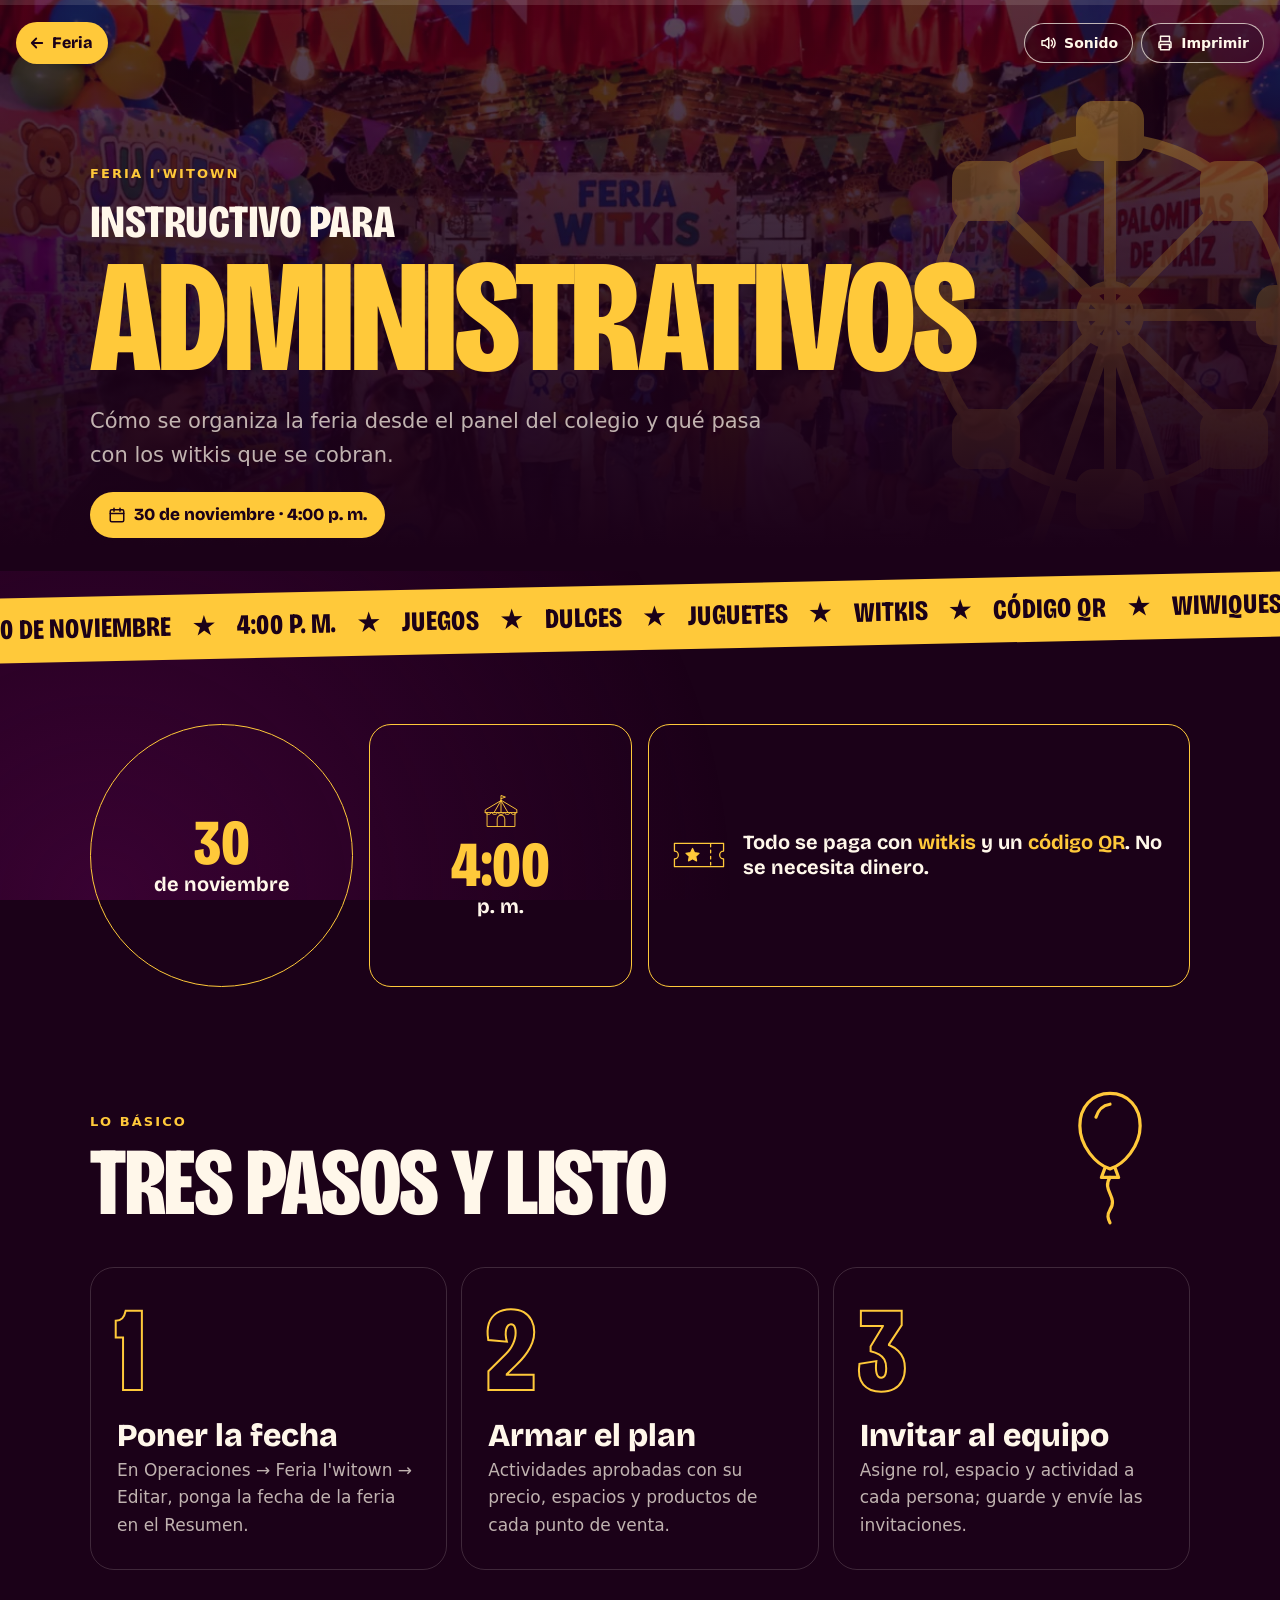
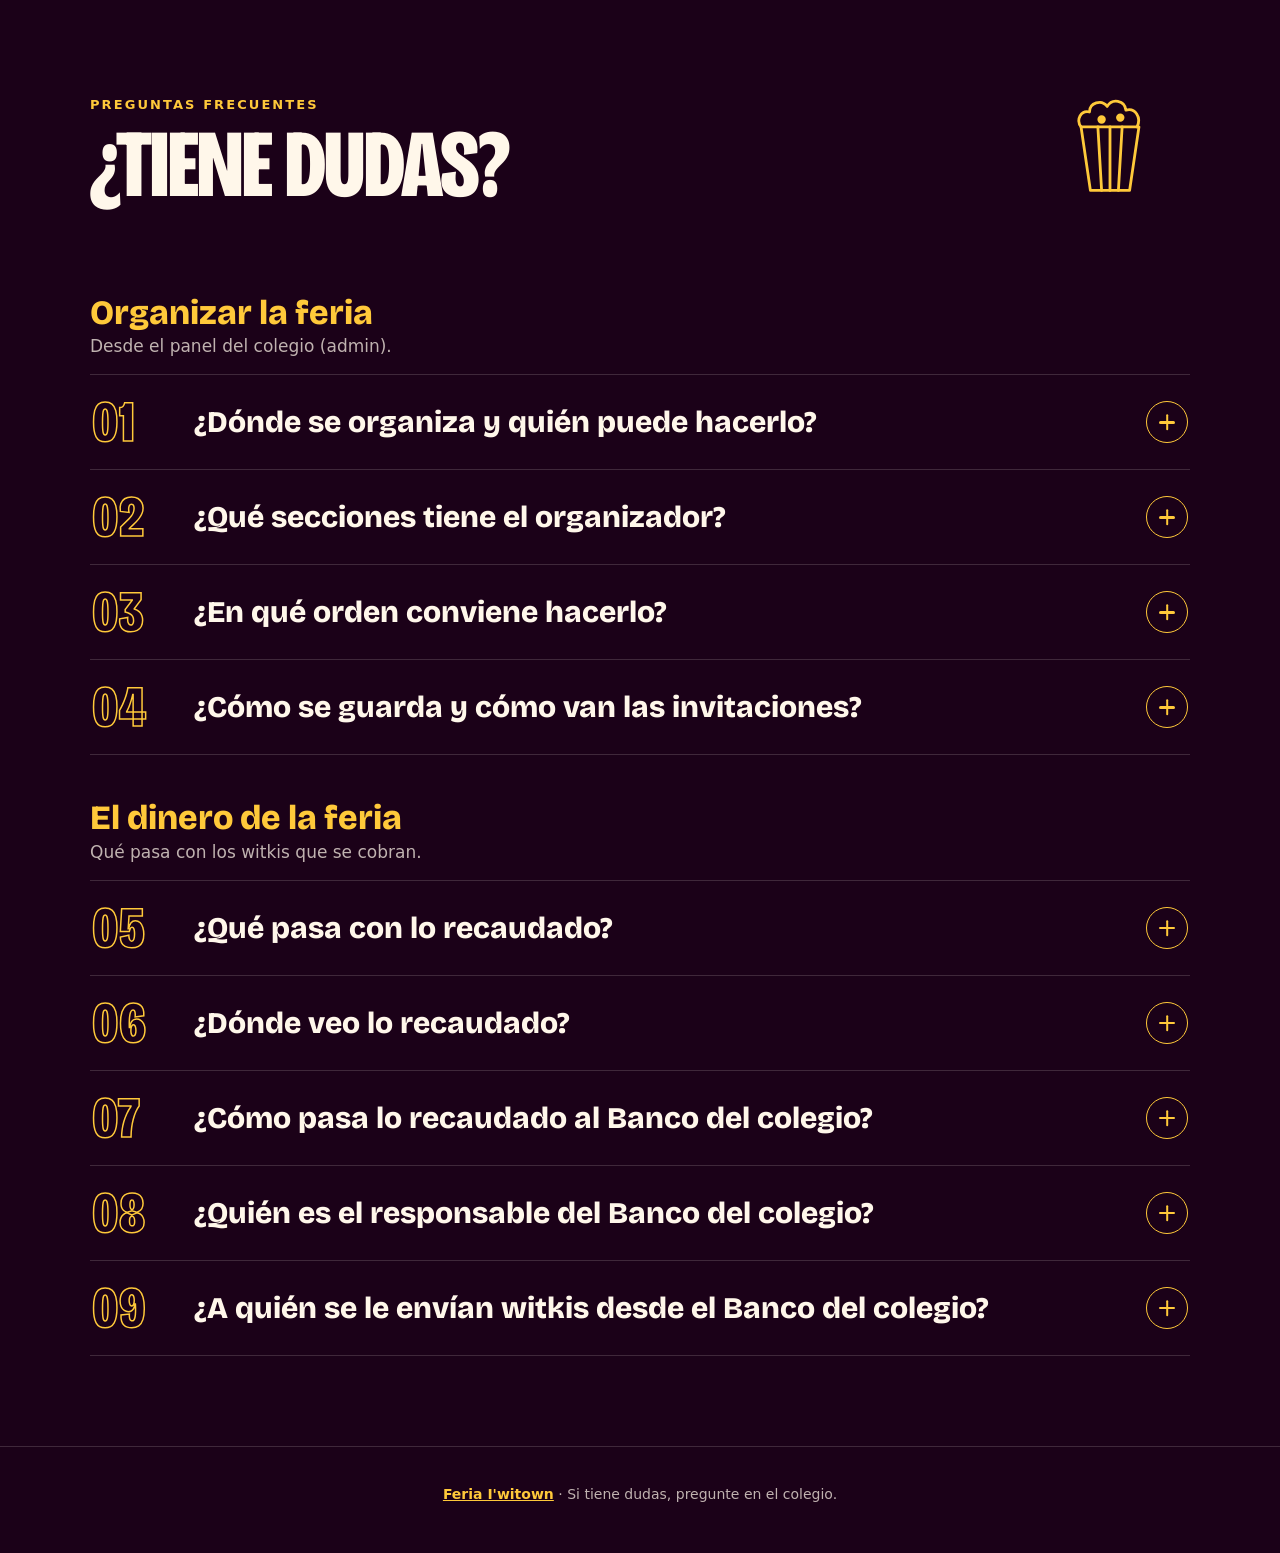
==== commit c9c79b3a: "fix(feria): la feria empieza a las 4:00 p. m., no a las 2:00 Se corrige la hora en la portada /feria" ====
--- a/feria/administrativos-874q6n.html
+++ b/feria/administrativos-874q6n.html
@@ -40,7 +40,7 @@
     <p class="fa-eyebrow"><a href="/feria">Feria I'witown</a></p>
     <h1 class="fa-h1--largo"><span class="fa-h1-sobre">Instructivo para</span> <span class="fa-h1-rol">administrativos</span></h1>
     <p class="lead" data-texto>Cómo se organiza la feria desde el panel del colegio y qué pasa con los witkis que se cobran.</p>
-    <span class="fa-fecha"><svg viewBox="0 0 24 24" fill="none" stroke="currentColor" stroke-width="2" stroke-linecap="round" stroke-linejoin="round" aria-hidden="true"><rect x="3" y="5" width="18" height="16" rx="2"/><path d="M3 10h18M8 3v4M16 3v4"/></svg> 30 de noviembre · 2:00 p. m.</span>
+    <span class="fa-fecha"><svg viewBox="0 0 24 24" fill="none" stroke="currentColor" stroke-width="2" stroke-linecap="round" stroke-linejoin="round" aria-hidden="true"><rect x="3" y="5" width="18" height="16" rx="2"/><path d="M3 10h18M8 3v4M16 3v4"/></svg> 30 de noviembre · 4:00 p. m.</span>
   </div>
 </header>
 
@@ -50,8 +50,8 @@
 <div class="fa-cinta-caja" aria-hidden="true">
 <div class="fa-cinta">
   <div class="fa-cinta-pista">
-    <p>30 de noviembre <i>★</i> 2:00 p. m. <i>★</i> Juegos <i>★</i> Dulces <i>★</i> Juguetes <i>★</i> Witkis <i>★</i> Código QR <i>★</i> WiwiQuest <i>★</i> 30 de noviembre <i>★</i> 2:00 p. m. <i>★</i> Juegos <i>★</i> Dulces <i>★</i> Juguetes <i>★</i> Witkis <i>★</i> Código QR <i>★</i> WiwiQuest <i>★</i></p>
-    <p>30 de noviembre <i>★</i> 2:00 p. m. <i>★</i> Juegos <i>★</i> Dulces <i>★</i> Juguetes <i>★</i> Witkis <i>★</i> Código QR <i>★</i> WiwiQuest <i>★</i> 30 de noviembre <i>★</i> 2:00 p. m. <i>★</i> Juegos <i>★</i> Dulces <i>★</i> Juguetes <i>★</i> Witkis <i>★</i> Código QR <i>★</i> WiwiQuest <i>★</i></p>
+    <p>30 de noviembre <i>★</i> 4:00 p. m. <i>★</i> Juegos <i>★</i> Dulces <i>★</i> Juguetes <i>★</i> Witkis <i>★</i> Código QR <i>★</i> WiwiQuest <i>★</i> 30 de noviembre <i>★</i> 4:00 p. m. <i>★</i> Juegos <i>★</i> Dulces <i>★</i> Juguetes <i>★</i> Witkis <i>★</i> Código QR <i>★</i> WiwiQuest <i>★</i></p>
+    <p>30 de noviembre <i>★</i> 4:00 p. m. <i>★</i> Juegos <i>★</i> Dulces <i>★</i> Juguetes <i>★</i> Witkis <i>★</i> Código QR <i>★</i> WiwiQuest <i>★</i> 30 de noviembre <i>★</i> 4:00 p. m. <i>★</i> Juegos <i>★</i> Dulces <i>★</i> Juguetes <i>★</i> Witkis <i>★</i> Código QR <i>★</i> WiwiQuest <i>★</i></p>
   </div>
 </div>
 </div>
@@ -62,7 +62,7 @@
   <section class="fa-seccion fa-datos" aria-label="La feria en tres datos">
     <ul class="fx-formas fa-anim">
       <li class="fx-forma fx-circulo"><span class="fx-forma-grande">30</span> de noviembre</li>
-      <li class="fx-forma fx-cuadrado"><svg class="fx-deco " aria-hidden="true"><use href="/feria/img/elementos.svg#carpa"/></svg><span class="fx-forma-grande">2:00</span> p. m.</li>
+      <li class="fx-forma fx-cuadrado"><svg class="fx-deco " aria-hidden="true"><use href="/feria/img/elementos.svg#carpa"/></svg><span class="fx-forma-grande">4:00</span> p. m.</li>
       <li class="fx-forma fx-rect"><svg class="fx-deco " aria-hidden="true"><use href="/feria/img/elementos.svg#boleta"/></svg><span>Todo se paga con <b>witkis</b> y un <b>código QR</b>. No se necesita dinero.</span></li>
     </ul>
   </section>
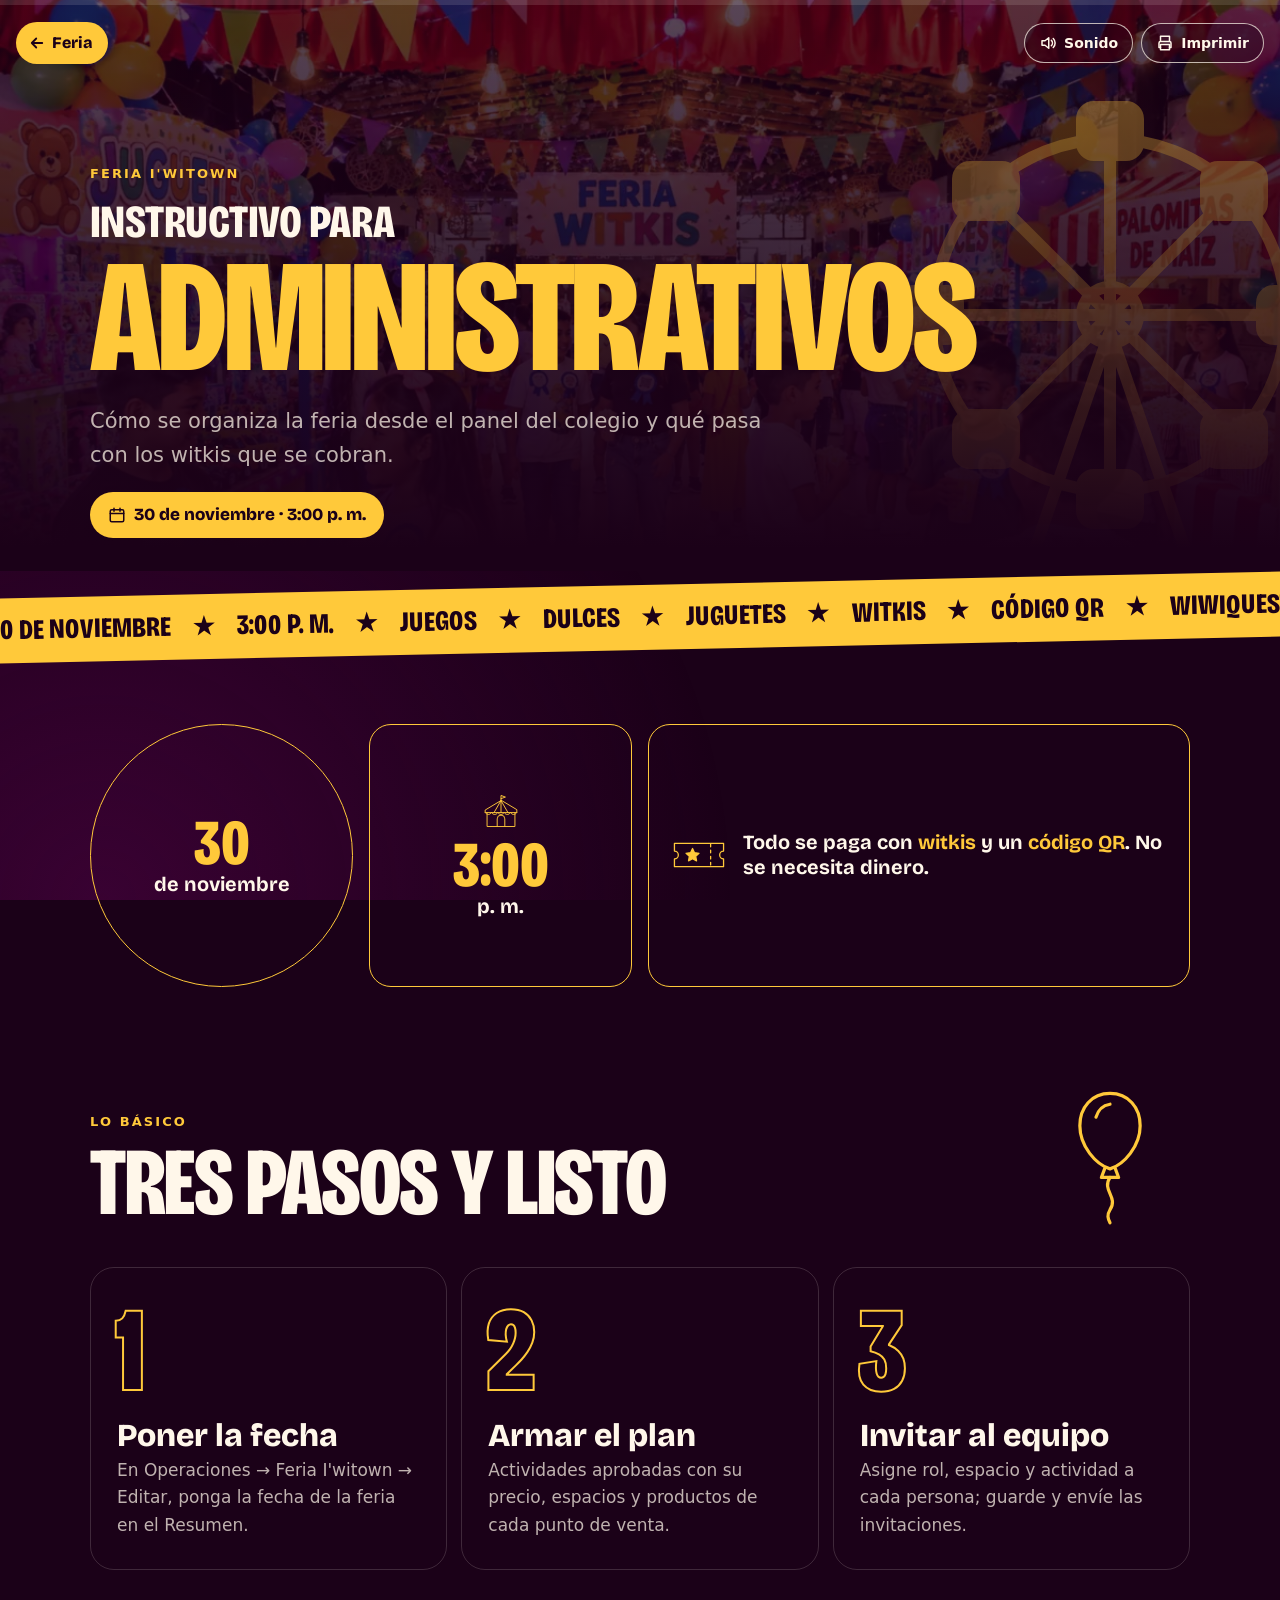
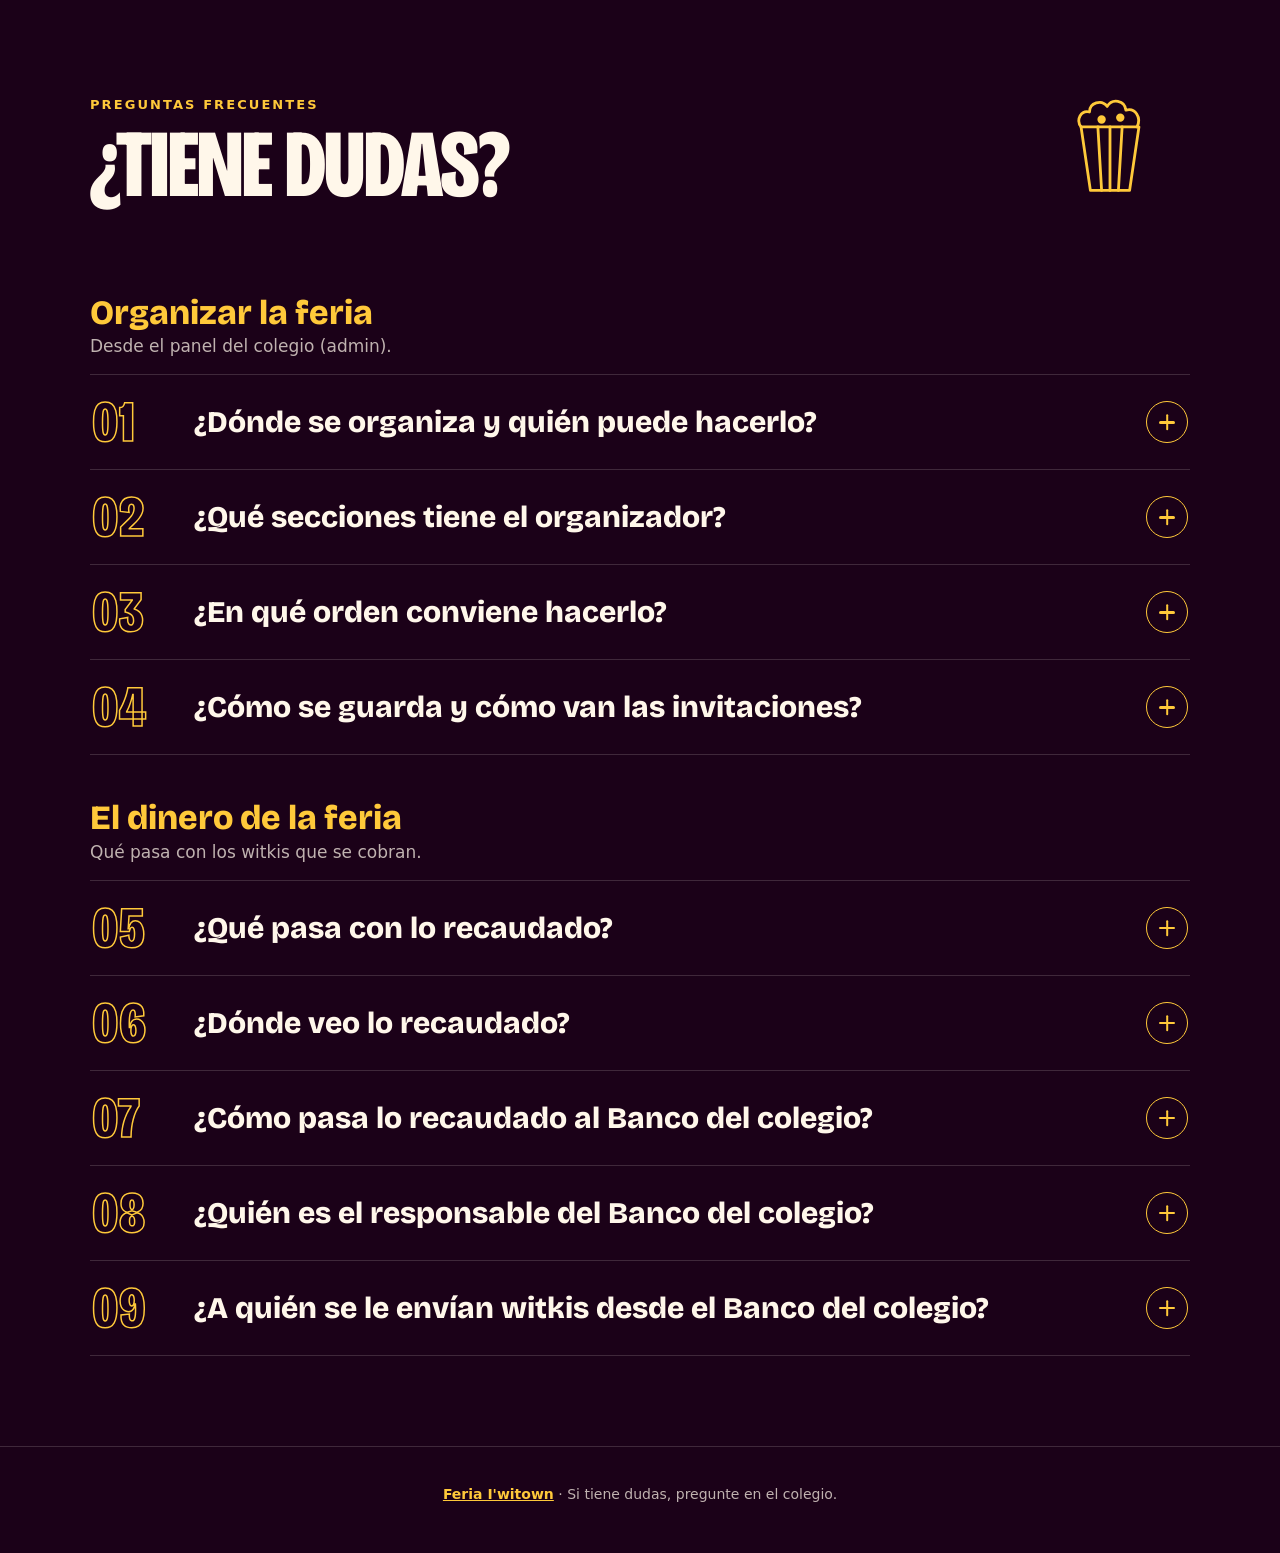
==== commit e29770ea: "fix(feria): la feria empieza a las 3:00 p. m., no a las 4:00 Portada (textos, cuenta regresiva data-" ====
--- a/feria/administrativos-874q6n.html
+++ b/feria/administrativos-874q6n.html
@@ -40,7 +40,7 @@
     <p class="fa-eyebrow"><a href="/feria">Feria I'witown</a></p>
     <h1 class="fa-h1--largo"><span class="fa-h1-sobre">Instructivo para</span> <span class="fa-h1-rol">administrativos</span></h1>
     <p class="lead" data-texto>Cómo se organiza la feria desde el panel del colegio y qué pasa con los witkis que se cobran.</p>
-    <span class="fa-fecha"><svg viewBox="0 0 24 24" fill="none" stroke="currentColor" stroke-width="2" stroke-linecap="round" stroke-linejoin="round" aria-hidden="true"><rect x="3" y="5" width="18" height="16" rx="2"/><path d="M3 10h18M8 3v4M16 3v4"/></svg> 30 de noviembre · 4:00 p. m.</span>
+    <span class="fa-fecha"><svg viewBox="0 0 24 24" fill="none" stroke="currentColor" stroke-width="2" stroke-linecap="round" stroke-linejoin="round" aria-hidden="true"><rect x="3" y="5" width="18" height="16" rx="2"/><path d="M3 10h18M8 3v4M16 3v4"/></svg> 30 de noviembre · 3:00 p. m.</span>
   </div>
 </header>
 
@@ -50,8 +50,8 @@
 <div class="fa-cinta-caja" aria-hidden="true">
 <div class="fa-cinta">
   <div class="fa-cinta-pista">
-    <p>30 de noviembre <i>★</i> 4:00 p. m. <i>★</i> Juegos <i>★</i> Dulces <i>★</i> Juguetes <i>★</i> Witkis <i>★</i> Código QR <i>★</i> WiwiQuest <i>★</i> 30 de noviembre <i>★</i> 4:00 p. m. <i>★</i> Juegos <i>★</i> Dulces <i>★</i> Juguetes <i>★</i> Witkis <i>★</i> Código QR <i>★</i> WiwiQuest <i>★</i></p>
-    <p>30 de noviembre <i>★</i> 4:00 p. m. <i>★</i> Juegos <i>★</i> Dulces <i>★</i> Juguetes <i>★</i> Witkis <i>★</i> Código QR <i>★</i> WiwiQuest <i>★</i> 30 de noviembre <i>★</i> 4:00 p. m. <i>★</i> Juegos <i>★</i> Dulces <i>★</i> Juguetes <i>★</i> Witkis <i>★</i> Código QR <i>★</i> WiwiQuest <i>★</i></p>
+    <p>30 de noviembre <i>★</i> 3:00 p. m. <i>★</i> Juegos <i>★</i> Dulces <i>★</i> Juguetes <i>★</i> Witkis <i>★</i> Código QR <i>★</i> WiwiQuest <i>★</i> 30 de noviembre <i>★</i> 3:00 p. m. <i>★</i> Juegos <i>★</i> Dulces <i>★</i> Juguetes <i>★</i> Witkis <i>★</i> Código QR <i>★</i> WiwiQuest <i>★</i></p>
+    <p>30 de noviembre <i>★</i> 3:00 p. m. <i>★</i> Juegos <i>★</i> Dulces <i>★</i> Juguetes <i>★</i> Witkis <i>★</i> Código QR <i>★</i> WiwiQuest <i>★</i> 30 de noviembre <i>★</i> 3:00 p. m. <i>★</i> Juegos <i>★</i> Dulces <i>★</i> Juguetes <i>★</i> Witkis <i>★</i> Código QR <i>★</i> WiwiQuest <i>★</i></p>
   </div>
 </div>
 </div>
@@ -62,7 +62,7 @@
   <section class="fa-seccion fa-datos" aria-label="La feria en tres datos">
     <ul class="fx-formas fa-anim">
       <li class="fx-forma fx-circulo"><span class="fx-forma-grande">30</span> de noviembre</li>
-      <li class="fx-forma fx-cuadrado"><svg class="fx-deco " aria-hidden="true"><use href="/feria/img/elementos.svg#carpa"/></svg><span class="fx-forma-grande">4:00</span> p. m.</li>
+      <li class="fx-forma fx-cuadrado"><svg class="fx-deco " aria-hidden="true"><use href="/feria/img/elementos.svg#carpa"/></svg><span class="fx-forma-grande">3:00</span> p. m.</li>
       <li class="fx-forma fx-rect"><svg class="fx-deco " aria-hidden="true"><use href="/feria/img/elementos.svg#boleta"/></svg><span>Todo se paga con <b>witkis</b> y un <b>código QR</b>. No se necesita dinero.</span></li>
     </ul>
   </section>
